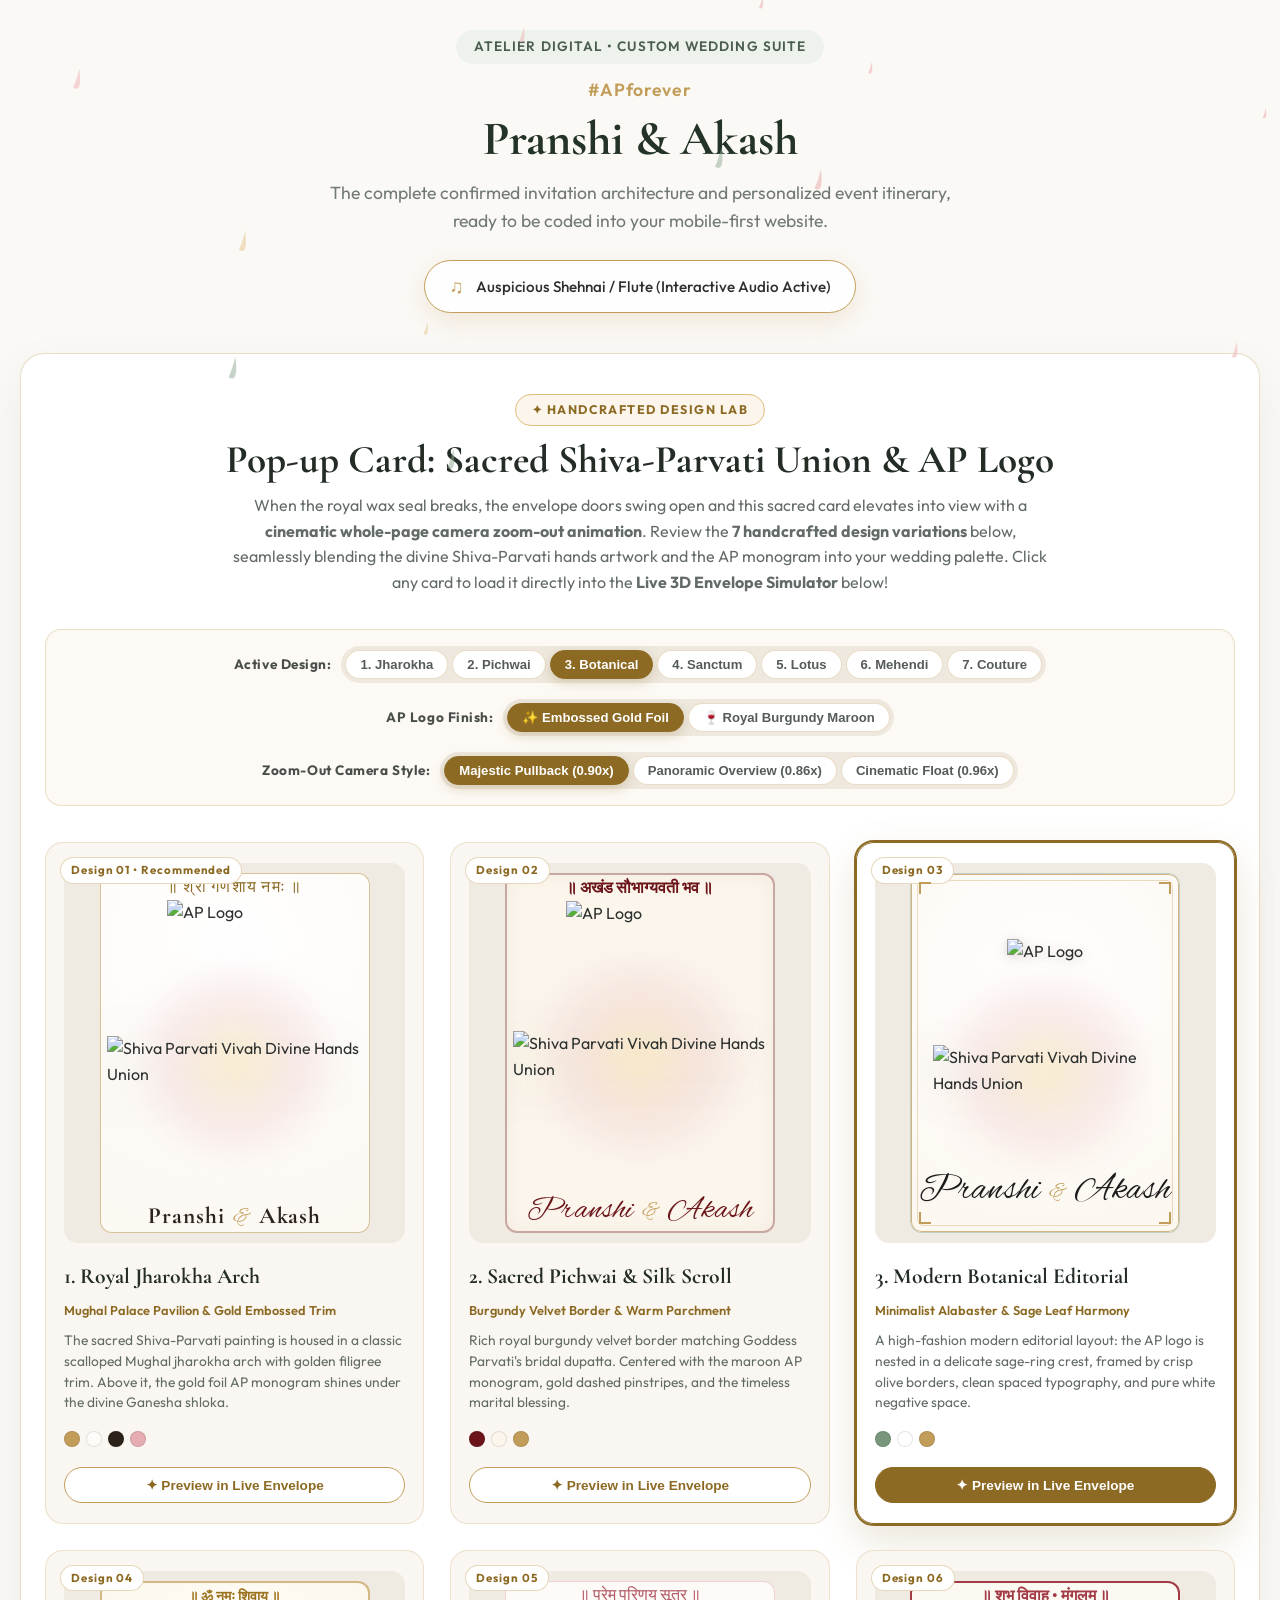
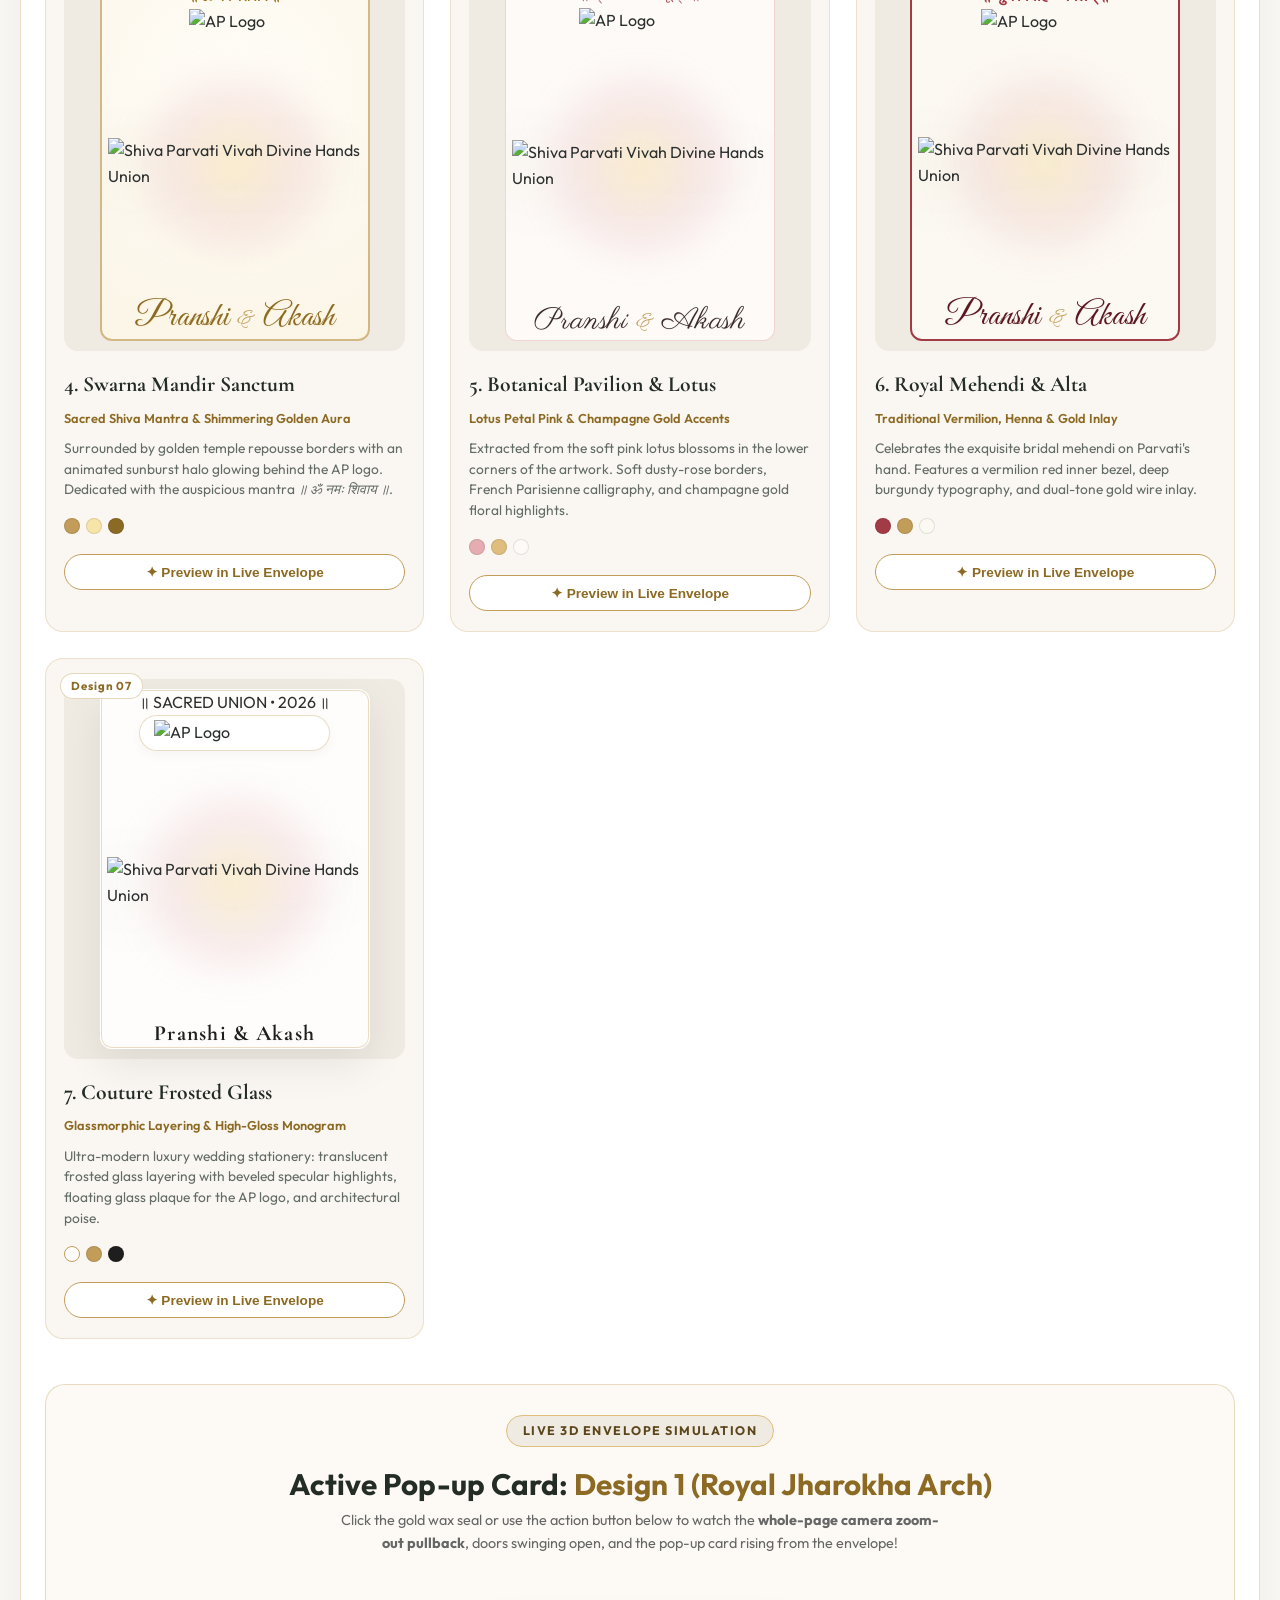
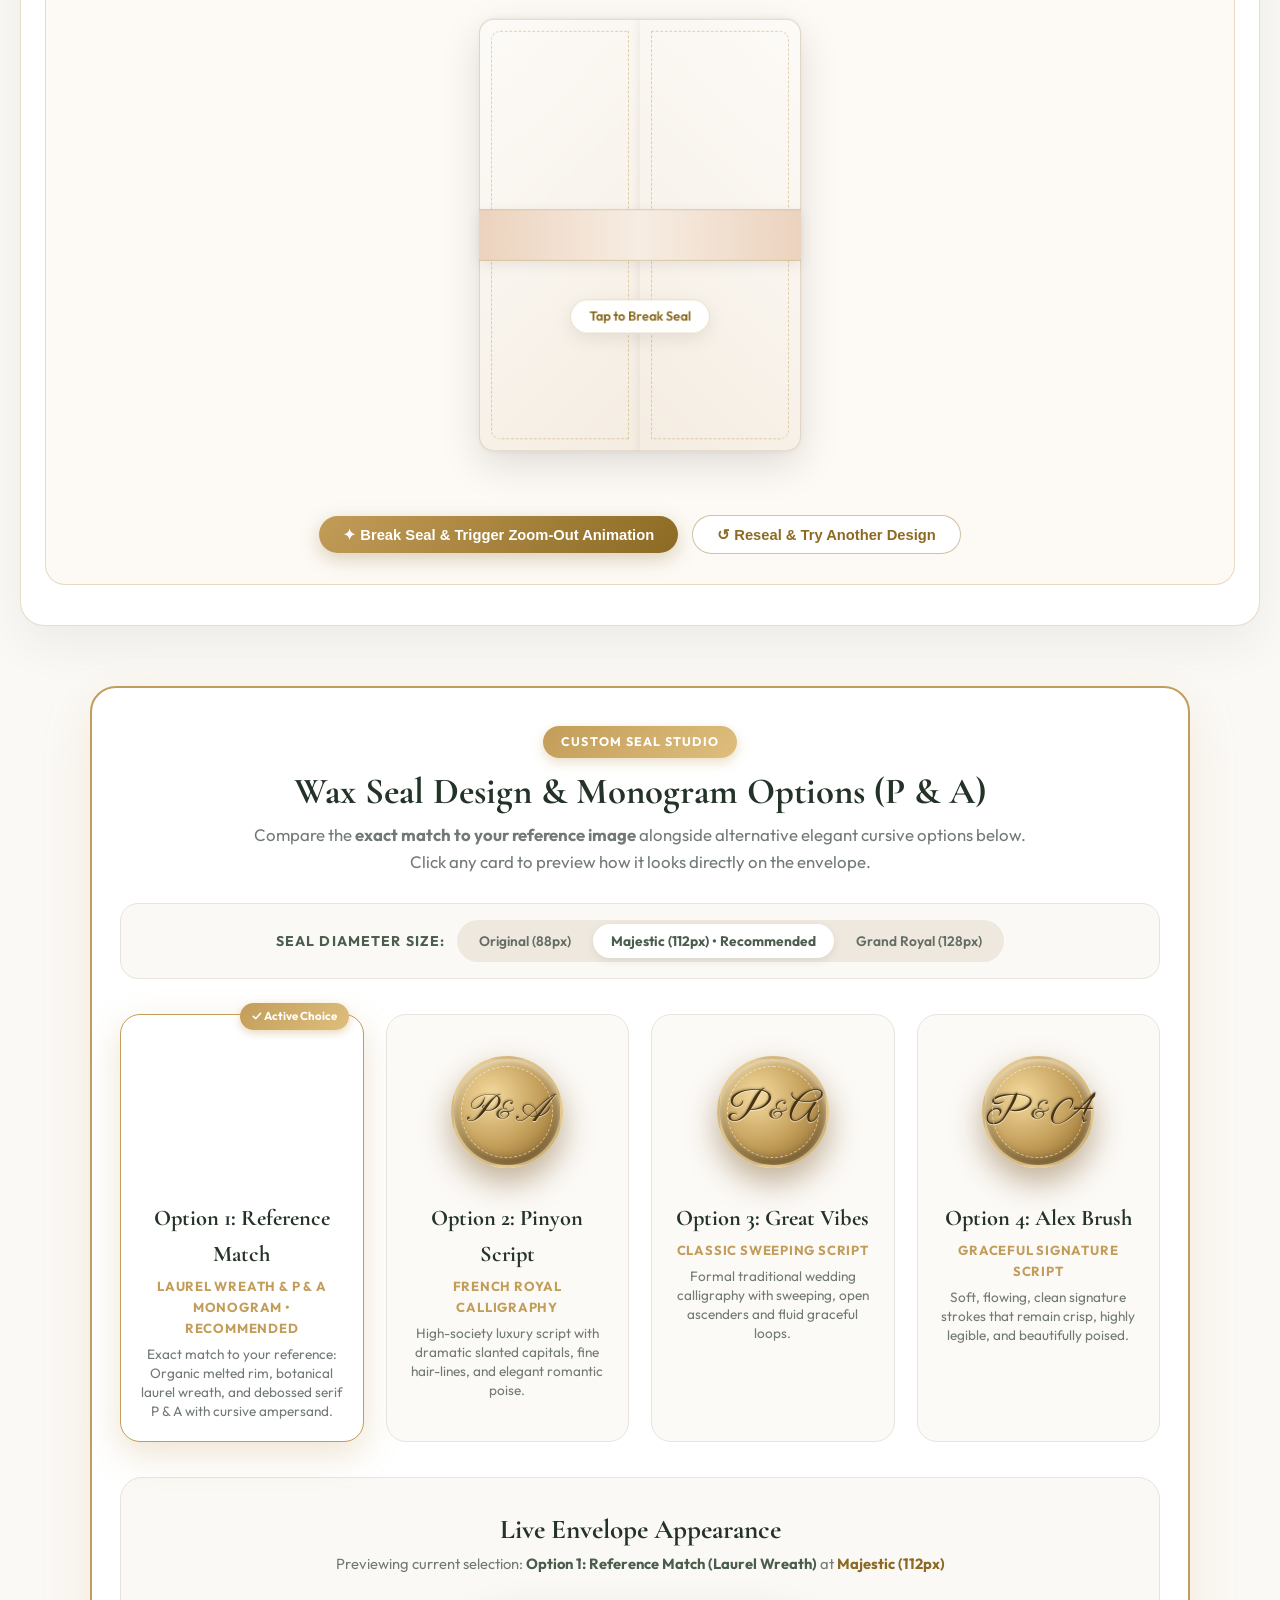
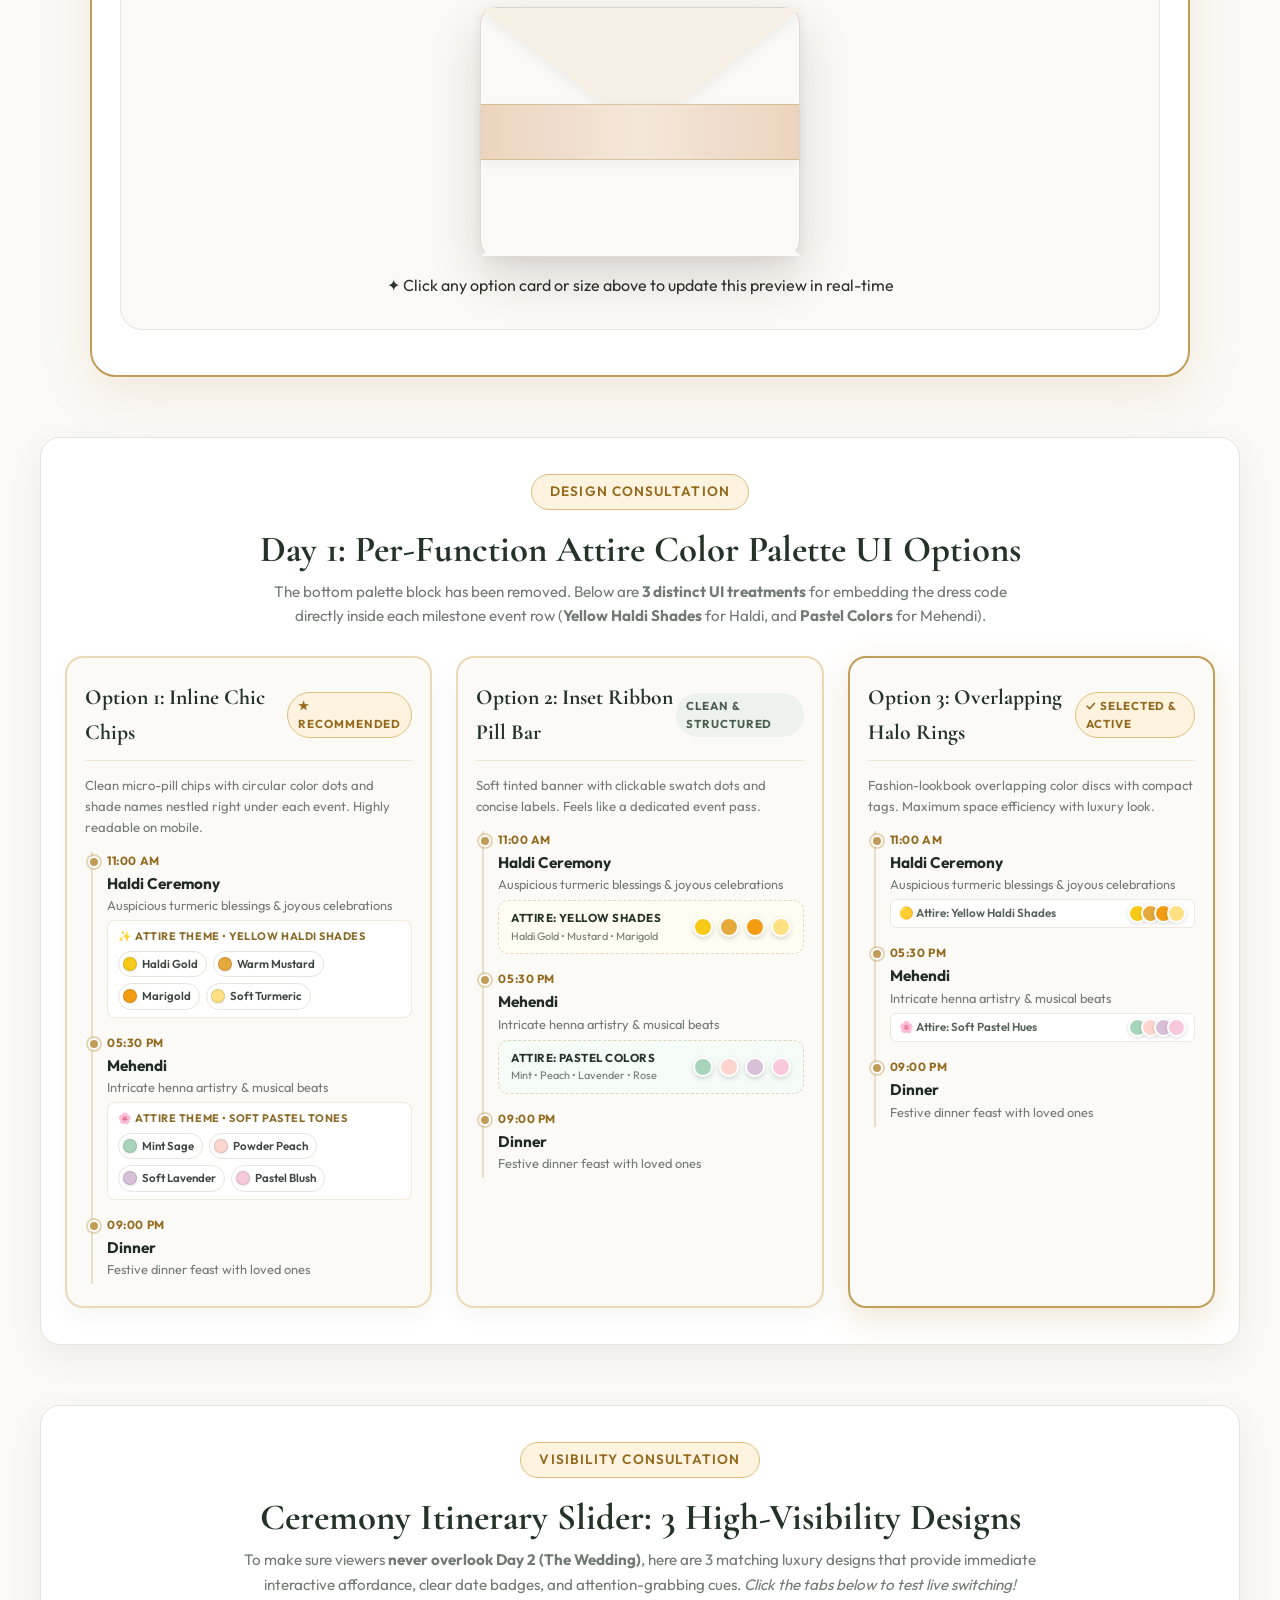
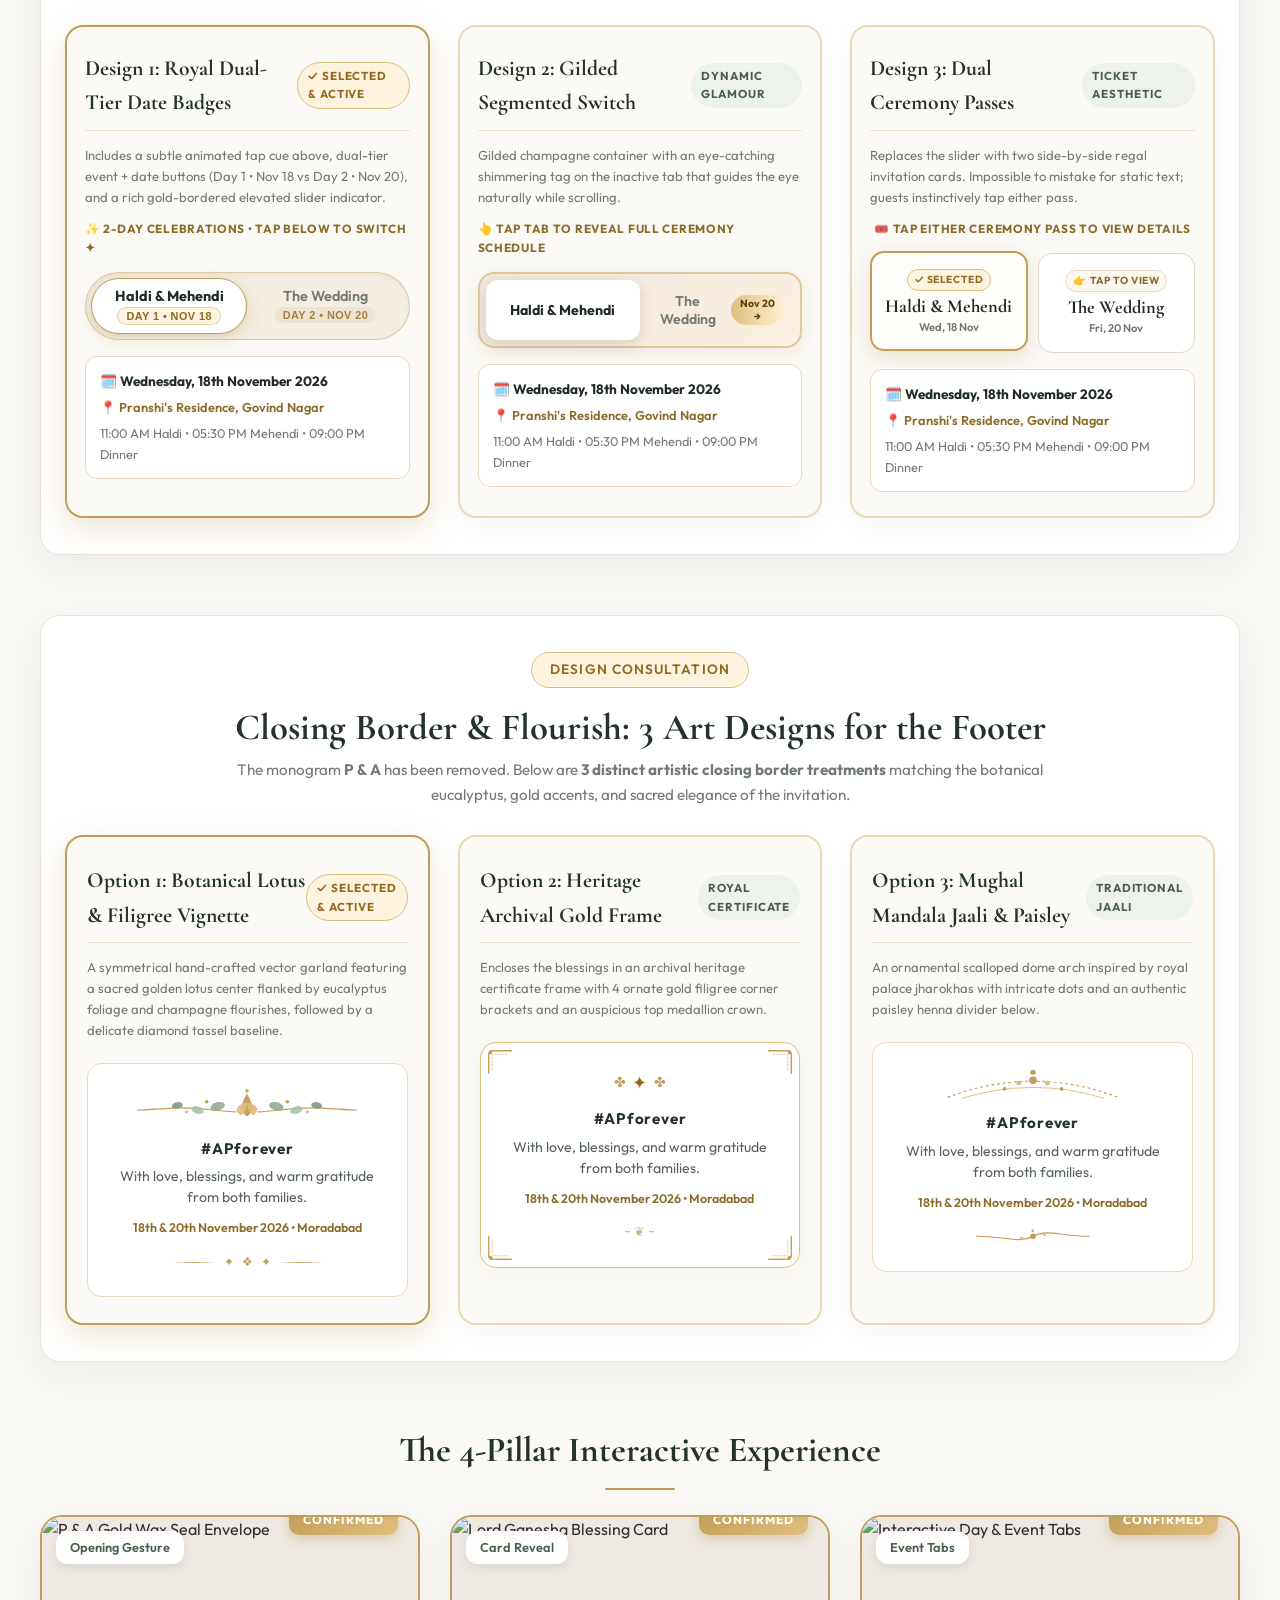
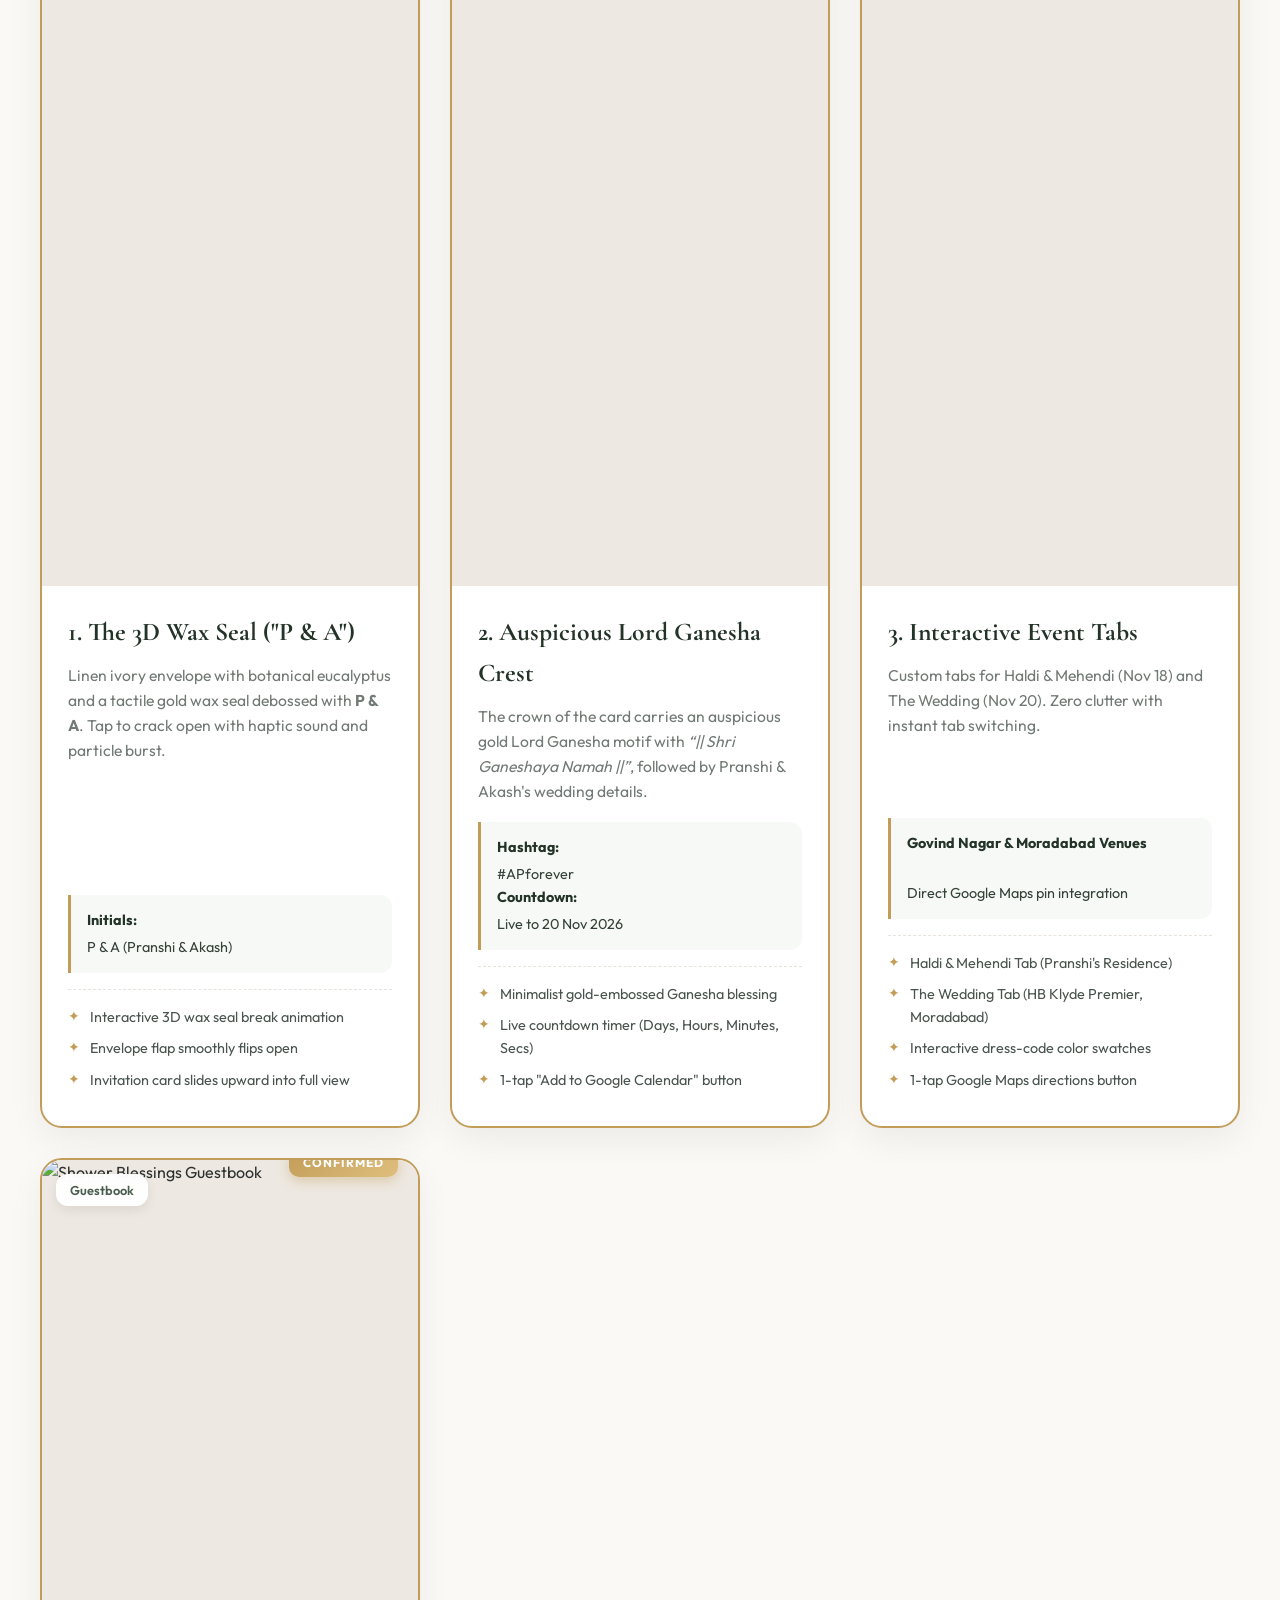
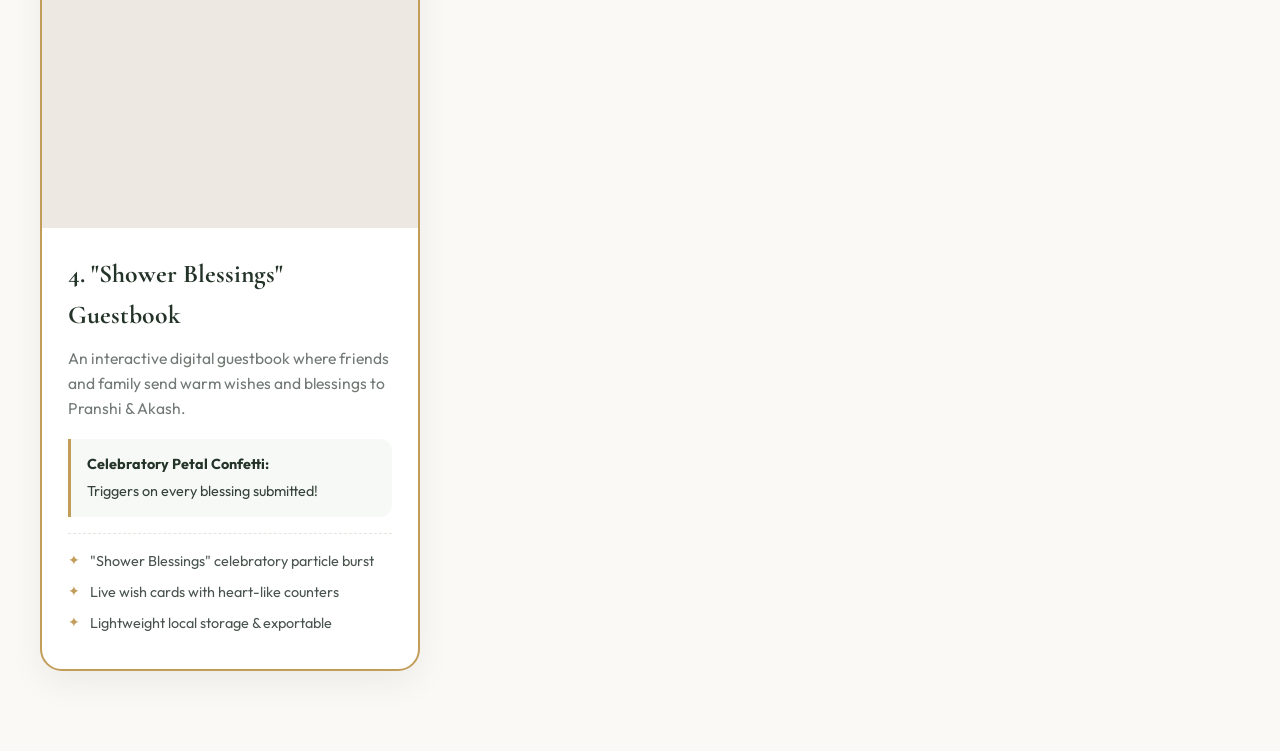
==== preview.html @ 29441915 "fix: resolve syntax error in user authentication module" ====
<!DOCTYPE html>
<html lang="en">

<head>
  <meta charset="UTF-8" />
  <meta name="viewport" content="width=device-width, initial-scale=1.0" />
  <title>Pranshi & Akash's Wedding Invite — Design & Experience Preview</title>
  <link rel="preconnect" href="https://fonts.googleapis.com">
  <link rel="preconnect" href="https://fonts.gstatic.com" crossorigin>
  <link
    href="https://fonts.googleapis.com/css2?family=Alex+Brush&family=Cormorant+Garamond:ital,wght@0,400;0,600;0,700;1,400&family=Great+Vibes&family=Monsieur+La+Doulaise&family=Outfit:wght@300;400;500;600;700&family=Parisienne&family=Pinyon+Script&display=swap"
    rel="stylesheet">
  <link rel="stylesheet" href="./css/divine-card.css" />
  <style>
    :root {
      --bg: #fbf9f6;
      --card-bg: #ffffff;
      --primary: #4a5d4e;
      --gold: #c29d59;
      --gold-light: #dfbe7d;
      --text: #2c302e;
      --text-muted: #727a75;
      --border: #e8e3dc;
    }

    * {
      box-sizing: border-box;
      margin: 0;
      padding: 0;
    }

    body {
      font-family: 'Outfit', sans-serif;
      background: var(--bg);
      color: var(--text);
      line-height: 1.6;
      padding: 30px 20px 80px;
      position: relative;
      overflow-x: hidden;
    }

    /* Floating Canvas for Petals */
    #petal-canvas {
      position: fixed;
      top: 0;
      left: 0;
      width: 100%;
      height: 100%;
      pointer-events: none;
      z-index: 9999;
    }

    header {
      text-align: center;
      max-width: 800px;
      margin: 0 auto 40px;
    }

    .badge {
      display: inline-block;
      padding: 6px 18px;
      background: #eef2ed;
      color: var(--primary);
      border-radius: 99px;
      font-size: 0.85rem;
      font-weight: 600;
      letter-spacing: 0.08em;
      text-transform: uppercase;
      margin-bottom: 12px;
    }

    .hashtag {
      font-family: 'Outfit', sans-serif;
      font-weight: 600;
      letter-spacing: 0.04em;
      color: var(--gold);
      font-size: 1.1rem;
      margin-bottom: 8px;
      display: block;
    }

    h1 {
      font-family: 'Cormorant Garamond', serif;
      font-size: 3rem;
      font-weight: 700;
      color: #243328;
      line-height: 1.15;
      margin-bottom: 12px;
    }

    p.subtitle {
      color: var(--text-muted);
      font-size: 1.1rem;
      max-width: 650px;
      margin: 0 auto;
    }

    .audio-pill-bar {
      display: flex;
      justify-content: center;
      margin: 25px 0 10px;
    }

    .audio-pill {
      display: inline-flex;
      align-items: center;
      gap: 12px;
      background: rgba(255, 255, 255, 0.9);
      border: 1.5px solid var(--gold);
      padding: 10px 24px;
      border-radius: 99px;
      box-shadow: 0 8px 25px rgba(194, 157, 89, 0.2);
      cursor: pointer;
      transition: all 0.3s ease;
    }

    .audio-pill:hover {
      transform: scale(1.03);
      box-shadow: 0 12px 30px rgba(194, 157, 89, 0.3);
    }

    .music-note {
      color: var(--gold);
      font-size: 1.2rem;
      animation: bounce 1.6s infinite ease-in-out;
    }

    @keyframes bounce {

      0%,
      100% {
        transform: translateY(0);
      }

      50% {
        transform: translateY(-3px);
      }
    }

    .section-title {
      font-family: 'Cormorant Garamond', serif;
      font-size: 2.2rem;
      text-align: center;
      margin: 60px 0 25px;
      color: #243328;
      position: relative;
    }

    .section-title::after {
      content: '';
      display: block;
      width: 70px;
      height: 2px;
      background: var(--gold);
      margin: 10px auto 0;
      border-radius: 2px;
    }

    .grid {
      display: grid;
      grid-template-columns: repeat(auto-fit, minmax(320px, 1fr));
      gap: 30px;
      max-width: 1200px;
      margin: 0 auto;
    }

    .card {
      background: var(--card-bg);
      border-radius: 22px;
      overflow: hidden;
      box-shadow: 0 12px 35px rgba(0, 0, 0, 0.06);
      border: 1px solid var(--border);
      transition: transform 0.3s ease, box-shadow 0.3s ease;
      display: flex;
      flex-direction: column;
      position: relative;
    }

    .card:hover {
      transform: translateY(-5px);
      box-shadow: 0 18px 45px rgba(0, 0, 0, 0.09);
    }

    .selected-card {
      border: 2px solid var(--gold);
    }

    .status-badge {
      position: absolute;
      top: -12px;
      right: 20px;
      background: linear-gradient(135deg, #c29d59, #dfbe7d);
      color: #fff;
      font-size: 0.75rem;
      font-weight: 700;
      text-transform: uppercase;
      letter-spacing: 0.08em;
      padding: 5px 14px;
      border-radius: 10px;
      box-shadow: 0 4px 12px rgba(194, 157, 89, 0.4);
      z-index: 10;
    }

    .image-container {
      position: relative;
      width: 100%;
      background: #ede8e1;
      overflow: hidden;
      aspect-ratio: 9 / 16;
    }

    .image-container img {
      width: 100%;
      height: 100%;
      object-fit: cover;
      display: block;
    }

    .tag {
      position: absolute;
      top: 14px;
      left: 14px;
      background: rgba(255, 255, 255, 0.94);
      backdrop-filter: blur(8px);
      padding: 6px 14px;
      border-radius: 12px;
      font-size: 0.8rem;
      font-weight: 600;
      color: var(--primary);
      box-shadow: 0 4px 12px rgba(0, 0, 0, 0.08);
    }

    .card-body {
      padding: 26px;
      flex-grow: 1;
      display: flex;
      flex-direction: column;
    }

    .card-title {
      font-family: 'Cormorant Garamond', serif;
      font-size: 1.6rem;
      font-weight: 700;
      margin-bottom: 10px;
      color: #243328;
    }

    .card-desc {
      color: var(--text-muted);
      font-size: 0.98rem;
      margin-bottom: 18px;
      flex-grow: 1;
    }

    .details-box {
      background: #f7f9f6;
      border-left: 3px solid var(--gold);
      padding: 14px 16px;
      border-radius: 0 12px 12px 0;
      font-size: 0.9rem;
      color: #354238;
      margin-bottom: 16px;
    }

    .details-box strong {
      color: #243328;
      display: block;
      margin-bottom: 4px;
    }

    .features-list {
      list-style: none;
      font-size: 0.9rem;
      color: #4a544e;
      border-top: 1px dashed var(--border);
      padding-top: 16px;
    }

    .features-list li {
      margin-bottom: 8px;
      display: flex;
      align-items: flex-start;
      gap: 10px;
    }

    .features-list li::before {
      content: '✦';
      color: var(--gold);
      font-size: 0.9rem;
      line-height: 1.4;
    }

    .ceremonies-preview {
      max-width: 1000px;
      margin: 0 auto;
      display: grid;
      grid-template-columns: 1fr 1fr;
      gap: 25px;
    }

    @media (max-width: 768px) {
      .ceremonies-preview {
        grid-template-columns: 1fr;
      }

      h1 {
        font-size: 2.4rem;
      }
    }

    .ceremony-card {
      background: #fff;
      border: 1.5px solid var(--border);
      border-radius: 18px;
      padding: 24px;
      box-shadow: 0 8px 25px rgba(0, 0, 0, 0.04);
      position: relative;
    }

    .ceremony-card.highlight {
      border-color: var(--gold);
    }

    .ceremony-tag {
      font-size: 0.75rem;
      font-weight: 700;
      letter-spacing: 0.1em;
      text-transform: uppercase;
      color: var(--gold);
      margin-bottom: 6px;
      display: block;
    }

    .ceremony-title {
      font-family: 'Cormorant Garamond', serif;
      font-size: 1.6rem;
      font-weight: 700;
      color: #243328;
      margin-bottom: 8px;
    }

    .ceremony-time {
      font-size: 0.95rem;
      font-weight: 600;
      color: var(--primary);
      margin-bottom: 12px;
    }

    .ceremony-venue {
      font-size: 0.92rem;
      color: var(--text-muted);
      line-height: 1.5;
      margin-bottom: 14px;
    }

    .color-swatches {
      display: flex;
      align-items: center;
      gap: 10px;
      margin-top: 10px;
    }

    .swatch {
      width: 24px;
      height: 24px;
      border-radius: 50%;
      border: 2px solid #fff;
      box-shadow: 0 2px 6px rgba(0, 0, 0, 0.15);
    }

    /* ======================================================================
       Interactive Wax Seal & Cursive Typography Design Studio
       ====================================================================== */
    .seal-studio-section {
      max-width: 1100px;
      margin: 0 auto 55px;
      background: #ffffff;
      border: 2px solid var(--gold);
      border-radius: 26px;
      padding: 38px 28px 45px;
      box-shadow: 0 16px 50px rgba(194, 157, 89, 0.16);
      position: relative;
    }

    .studio-badge {
      display: inline-block;
      background: linear-gradient(135deg, #c29d59, #dfbe7d);
      color: #fff;
      font-size: 0.78rem;
      font-weight: 700;
      text-transform: uppercase;
      letter-spacing: 0.1em;
      padding: 6px 18px;
      border-radius: 99px;
      margin-bottom: 12px;
      box-shadow: 0 4px 12px rgba(194, 157, 89, 0.35);
    }

    .studio-title {
      font-family: 'Cormorant Garamond', serif;
      font-size: 2.3rem;
      color: #243328;
      font-weight: 700;
      margin-bottom: 8px;
      line-height: 1.2;
    }

    .studio-desc {
      color: var(--text-muted);
      font-size: 1.05rem;
      max-width: 780px;
      margin: 0 auto 28px;
      text-align: center;
    }

    /* Controls Bar */
    .controls-bar {
      display: flex;
      flex-wrap: wrap;
      align-items: center;
      justify-content: center;
      gap: 20px;
      background: #fbf9f5;
      border: 1.5px solid var(--border);
      border-radius: 18px;
      padding: 16px 24px;
      margin-bottom: 35px;
    }

    .controls-group {
      display: flex;
      align-items: center;
      gap: 12px;
    }

    .controls-label {
      font-size: 0.88rem;
      font-weight: 700;
      color: var(--primary);
      text-transform: uppercase;
      letter-spacing: 0.08em;
    }

    .btn-toggle-group {
      display: inline-flex;
      background: #eee8de;
      padding: 4px;
      border-radius: 99px;
      gap: 4px;
    }

    .btn-toggle {
      border: none;
      background: transparent;
      padding: 8px 18px;
      border-radius: 99px;
      font-family: 'Outfit', sans-serif;
      font-size: 0.86rem;
      font-weight: 600;
      color: #636d65;
      cursor: pointer;
      transition: all 0.25s ease;
    }

    .btn-toggle.active {
      background: #ffffff;
      color: var(--primary);
      box-shadow: 0 3px 10px rgba(0, 0, 0, 0.08);
      font-weight: 700;
    }

    /* Side-by-side Seal Options Grid */
    .seal-options-grid {
      display: grid;
      grid-template-columns: repeat(auto-fit, minmax(240px, 1fr));
      gap: 22px;
      margin-bottom: 35px;
    }

    .seal-option-card {
      background: #fcfaf7;
      border: 1.5px solid var(--border);
      border-radius: 20px;
      padding: 24px 16px 20px;
      text-align: center;
      cursor: pointer;
      transition: all 0.3s cubic-bezier(0.2, 0.8, 0.2, 1);
      position: relative;
      display: flex;
      flex-direction: column;
      align-items: center;
    }

    .seal-option-card:hover {
      transform: translateY(-4px);
      box-shadow: 0 12px 30px rgba(0, 0, 0, 0.08);
      border-color: var(--gold);
    }

    .seal-option-card.selected {
      border-color: var(--gold);
      background: #ffffff;
      box-shadow: 0 12px 35px rgba(194, 157, 89, 0.28);
    }

    .seal-option-card.selected::after {
      content: '✓ Active Choice';
      position: absolute;
      top: -12px;
      right: 14px;
      background: linear-gradient(135deg, #c29d59, #dfbe7d);
      color: #fff;
      font-size: 0.72rem;
      font-weight: 700;
      padding: 4px 12px;
      border-radius: 99px;
      box-shadow: 0 3px 8px rgba(194, 157, 89, 0.4);
    }

    .seal-display-stage {
      height: 145px;
      display: flex;
      align-items: center;
      justify-content: center;
      margin-bottom: 16px;
      width: 100%;
    }

    .seal-spec-title {
      font-family: 'Cormorant Garamond', serif;
      font-size: 1.4rem;
      font-weight: 700;
      color: #243328;
      margin-bottom: 4px;
    }

    .seal-spec-font {
      font-size: 0.82rem;
      color: var(--gold);
      font-weight: 700;
      text-transform: uppercase;
      letter-spacing: 0.06em;
      margin-bottom: 6px;
    }

    .seal-spec-desc {
      font-size: 0.85rem;
      color: var(--text-muted);
      line-height: 1.4;
    }

    /* 3D Wax Seal Render Component */
    .wax-seal-sample {
      border-radius: 50%;
      background: radial-gradient(circle at 35% 35%, #f5db9e, #c29d59 52%, #75521b 100%);
      box-shadow:
        0 14px 32px rgba(117, 82, 27, 0.45),
        inset 0 2px 6px rgba(255, 255, 255, 0.75),
        inset 0 -5px 10px rgba(0, 0, 0, 0.38);
      display: flex;
      align-items: center;
      justify-content: center;
      position: relative;
      border: 3.5px solid rgba(240, 215, 160, 0.65);
      transition: all 0.35s cubic-bezier(0.2, 0.8, 0.2, 1);
      user-select: none;
    }

    .wax-seal-sample .inner-ring {
      position: absolute;
      border-radius: 50%;
      border: 1.5px dashed rgba(255, 255, 255, 0.52);
      pointer-events: none;
      transition: all 0.35s ease;
    }

    .wax-seal-sample .monogram-text {
      color: #4a320c;
      text-shadow:
        0 1px 1px rgba(255, 255, 255, 0.75),
        0 -1px 2px rgba(0, 0, 0, 0.42);
      display: flex;
      align-items: center;
      justify-content: center;
      line-height: 1;
      letter-spacing: 0.02em;
      transition: all 0.35s ease;
    }

    .wax-seal-sample .monogram-text .amp {
      font-size: 0.62em;
      opacity: 0.85;
      margin: 0 4px;
      font-family: 'Great Vibes', cursive !important;
      position: relative;
      top: 1px;
    }

    /* Dynamic Size Classes */
    .seal-size-default {
      width: 88px;
      height: 88px;
    }

    .seal-size-default .inner-ring {
      width: 72px;
      height: 72px;
    }

    .seal-size-default .monogram-text {
      font-size: 1.85rem;
    }

    .seal-size-majestic {
      width: 112px;
      height: 112px;
    }

    .seal-size-majestic .inner-ring {
      width: 92px;
      height: 92px;
    }

    .seal-size-majestic .monogram-text {
      font-size: 2.45rem;
    }

    .seal-size-grand {
      width: 128px;
      height: 128px;
    }

    .seal-size-grand .inner-ring {
      width: 106px;
      height: 106px;
    }

    .seal-size-grand .monogram-text {
      font-size: 2.85rem;
    }

    /* Exact Reference Match */
    .wax-seal-sample.seal-reference-matched {
      background: url('./assets/wax_seal_pa.png?v=2') center/contain no-repeat !important;
      border: none !important;
      box-shadow: none !important;
      filter: drop-shadow(0 14px 28px rgba(117, 82, 27, 0.45));
    }

    .wax-seal-sample.seal-reference-matched .inner-ring,
    .wax-seal-sample.seal-reference-matched .monogram-text {
      display: none !important;
    }

    /* Font Variations */
    .font-pinyon {
      font-family: 'Pinyon Script', cursive !important;
    }

    .font-greatvibes {
      font-family: 'Great Vibes', cursive !important;
    }

    .font-alexbrush {
      font-family: 'Alex Brush', cursive !important;
    }

    .font-doulise {
      font-family: 'Monsieur La Doulaise', cursive !important;
    }

    .font-original {
      font-family: 'Cormorant Garamond', serif !important;
      font-weight: 700;
    }

    /* Live Interactive Envelope Simulator Box */
    .envelope-simulator-box {
      margin-top: 10px;
      background: #fbf9f5;
      border: 1.5px solid var(--border);
      border-radius: 22px;
      padding: 30px 20px;
      display: flex;
      flex-direction: column;
      align-items: center;
      text-align: center;
    }

    .envelope-sim-header {
      margin-bottom: 22px;
    }

    .envelope-sim-header h3 {
      font-family: 'Cormorant Garamond', serif;
      font-size: 1.7rem;
      color: #243328;
      font-weight: 700;
    }

    .envelope-sim-header p {
      font-size: 0.92rem;
      color: var(--text-muted);
    }

    .mock-envelope-wrapper {
      perspective: 1200px;
      margin: 10px 0 16px;
    }

    .mock-envelope {
      width: 320px;
      height: 250px;
      background: #fbf9f5;
      border: 1.5px solid #e2dad0;
      border-radius: 16px;
      box-shadow:
        0 20px 50px rgba(50, 40, 30, 0.16),
        0 4px 12px rgba(0, 0, 0, 0.05);
      position: relative;
      overflow: visible;
      display: flex;
      align-items: center;
      justify-content: center;
    }

    .mock-flap-top {
      position: absolute;
      top: 0;
      left: 0;
      width: 0;
      height: 0;
      border-left: 160px solid transparent;
      border-right: 160px solid transparent;
      border-top: 125px solid #f6efe4;
      filter: drop-shadow(0 4px 6px rgba(0, 0, 0, 0.06));
      z-index: 10;
    }

    .mock-flap-bottom {
      position: absolute;
      bottom: 0;
      left: 0;
      width: 0;
      height: 0;
      border-left: 160px solid transparent;
      border-right: 160px solid transparent;
      border-bottom: 130px solid #fbf9f5;
      z-index: 8;
    }

    .mock-ribbon {
      position: absolute;
      top: 50%;
      left: 0;
      right: 0;
      height: 56px;
      transform: translateY(-50%);
      background: linear-gradient(90deg, #ecd3be 0%, #f4e7d9 50%, #ecd3be 100%);
      border-top: 1px solid rgba(194, 157, 89, 0.45);
      border-bottom: 1px solid rgba(194, 157, 89, 0.45);
      z-index: 12;
      box-shadow: 0 4px 10px rgba(0, 0, 0, 0.04);
    }

    .mock-seal-anchor {
      position: absolute;
      top: 50%;
      left: 50%;
      transform: translate(-50%, -50%);
      z-index: 20;
      cursor: pointer;
      display: flex;
      flex-direction: column;
      align-items: center;
      transition: transform 0.25s ease;
    }

    .mock-seal-anchor:hover {
      transform: translate(-50%, -50%) scale(1.05);
    }

    /* ==========================================================================
       Day 1 Per-Function Palette Studio Styles
       ========================================================================== */
    .palette-studio-section {
      max-width: 1200px;
      margin: 60px auto 40px;
      padding: 36px 24px;
      background: #ffffff;
      border-radius: 20px;
      border: 1px solid var(--border);
      box-shadow: 0 12px 36px rgba(0, 0, 0, 0.06);
    }

    .studio-grid-3 {
      display: grid;
      grid-template-columns: repeat(auto-fit, minmax(320px, 1fr));
      gap: 24px;
      margin-top: 28px;
    }

    .option-mobile-frame {
      background: #fbfaf7;
      border-radius: 18px;
      border: 2px solid #ecd8b6;
      padding: 22px 18px;
      box-shadow: 0 8px 24px rgba(0, 0, 0, 0.04);
      position: relative;
      transition: all 0.3s ease;
    }

    .option-mobile-frame:hover {
      border-color: var(--gold);
      box-shadow: 0 12px 30px rgba(194, 157, 89, 0.2);
    }

    .option-header-badge {
      display: flex;
      justify-content: space-between;
      align-items: center;
      margin-bottom: 14px;
      padding-bottom: 10px;
      border-bottom: 1px solid rgba(194, 157, 89, 0.25);
    }

    .option-title {
      font-family: 'Cormorant Garamond', serif;
      font-size: 1.35rem;
      font-weight: 700;
      color: #243328;
    }

    .option-pill-tag {
      font-size: 0.72rem;
      font-weight: 700;
      letter-spacing: 0.08em;
      text-transform: uppercase;
      padding: 4px 10px;
      border-radius: 99px;
      background: #eef2ed;
      color: var(--primary);
    }

    .option-pill-tag.recommended {
      background: #fdf3df;
      color: #94691e;
      border: 1px solid #dfbe7d;
    }

    /* Timeline Base in Preview Frame */
    .demo-timeline {
      display: flex;
      flex-direction: column;
      gap: 16px;
      border-left: 2px solid rgba(194, 157, 89, 0.3);
      padding-left: 14px;
      margin-left: 6px;
      margin-top: 14px;
    }

    .demo-milestone {
      position: relative;
    }

    .demo-milestone::before {
      content: '';
      position: absolute;
      left: -19px;
      top: 4px;
      width: 8px;
      height: 8px;
      border-radius: 50%;
      background: #c29d59;
      border: 2px solid #ffffff;
      box-shadow: 0 0 0 2px rgba(194, 157, 89, 0.4);
    }

    .demo-time {
      font-size: 0.74rem;
      font-weight: 700;
      color: #94691e;
      letter-spacing: 0.05em;
      text-transform: uppercase;
      display: block;
    }

    .demo-mtitle {
      font-size: 0.96rem;
      font-weight: 700;
      color: #202b23;
      margin: 1px 0;
      display: block;
    }

    .demo-desc {
      font-size: 0.8rem;
      color: #727a75;
      line-height: 1.35;
      display: block;
      margin-bottom: 6px;
    }

    /* --- Option 1: Inline Chips with Dots & Labels (Recommended) --- */
    .opt1-palette {
      margin-top: 6px;
      padding: 7px 10px;
      background: rgba(255, 255, 255, 0.9);
      border: 1px solid rgba(194, 157, 89, 0.22);
      border-radius: 8px;
    }

    .opt1-label {
      font-size: 0.68rem;
      font-weight: 700;
      text-transform: uppercase;
      letter-spacing: 0.05em;
      color: #8c6a28;
      display: flex;
      align-items: center;
      gap: 4px;
      margin-bottom: 5px;
    }

    .opt1-swatches {
      display: flex;
      flex-wrap: wrap;
      gap: 6px;
    }

    .opt1-chip {
      display: inline-flex;
      align-items: center;
      gap: 5px;
      background: #ffffff;
      border: 1px solid #e8e3dc;
      border-radius: 99px;
      padding: 3px 8px 3px 4px;
      font-size: 0.72rem;
      font-weight: 600;
      color: #3f4743;
    }

    .opt1-dot {
      width: 14px;
      height: 14px;
      border-radius: 50%;
      border: 1px solid rgba(0, 0, 0, 0.12);
      box-shadow: 0 1px 3px rgba(0, 0, 0, 0.1);
    }

    /* --- Option 2: Inset Ribbon Pill Bar --- */
    .opt2-ribbon {
      margin-top: 7px;
      padding: 8px 12px;
      border-radius: 10px;
      display: flex;
      align-items: center;
      justify-content: space-between;
      border: 1px dashed rgba(194, 157, 89, 0.4);
    }

    .opt2-ribbon.haldi-ribbon {
      background: #fffdf2;
    }

    .opt2-ribbon.mehendi-ribbon {
      background: #f5fbf7;
    }

    .opt2-info {
      display: flex;
      flex-direction: column;
    }

    .opt2-title {
      font-size: 0.72rem;
      font-weight: 700;
      text-transform: uppercase;
      letter-spacing: 0.04em;
      color: #243328;
    }

    .opt2-sub {
      font-size: 0.68rem;
      color: #727a75;
    }

    .opt2-dots {
      display: flex;
      gap: 6px;
    }

    .opt2-circle {
      width: 20px;
      height: 20px;
      border-radius: 50%;
      border: 2px solid #ffffff;
      box-shadow: 0 2px 5px rgba(0, 0, 0, 0.15);
      cursor: pointer;
      transition: transform 0.2s ease;
    }

    .opt2-circle:hover {
      transform: scale(1.18);
    }

    /* --- Option 3: Minimalist Overlapping Halo Rings + Tag --- */
    .opt3-container {
      display: flex;
      align-items: center;
      justify-content: space-between;
      margin-top: 6px;
      padding: 4px 8px;
      background: #ffffff;
      border-radius: 6px;
      border: 1px solid #eee8df;
    }

    .opt3-text {
      font-size: 0.73rem;
      font-weight: 600;
      color: #556259;
      display: flex;
      align-items: center;
      gap: 4px;
    }

    .opt3-discs {
      display: flex;
      align-items: center;
    }

    .opt3-disc {
      width: 19px;
      height: 19px;
      border-radius: 50%;
      border: 2px solid #ffffff;
      margin-left: -6px;
      box-shadow: 0 1px 4px rgba(0, 0, 0, 0.14);
      transition: transform 0.2s ease;
    }

    .opt3-disc:first-child {
      margin-left: 0;
    }

    /* ==========================================================================
       Itinerary Slider Highlight Studio Styles
       ========================================================================== */
    .slider-studio-section {
      max-width: 1200px;
      margin: 60px auto 40px;
      padding: 36px 24px;
      background: #ffffff;
      border-radius: 20px;
      border: 1px solid var(--border);
      box-shadow: 0 12px 36px rgba(0, 0, 0, 0.06);
    }

    .slider-options-grid {
      display: grid;
      grid-template-columns: repeat(auto-fit, minmax(330px, 1fr));
      gap: 28px;
      margin-top: 28px;
    }

    .slider-preview-card {
      background: #fbfaf7;
      border-radius: 18px;
      border: 2px solid #ecd8b6;
      padding: 24px 18px;
      box-shadow: 0 8px 24px rgba(0, 0, 0, 0.04);
      position: relative;
      transition: all 0.3s ease;
      display: flex;
      flex-direction: column;
    }

    .slider-preview-card:hover {
      border-color: var(--gold);
      box-shadow: 0 12px 32px rgba(194, 157, 89, 0.22);
    }

    .tap-cue-bar {
      display: flex;
      align-items: center;
      justify-content: center;
      gap: 6px;
      font-size: 0.74rem;
      font-weight: 700;
      letter-spacing: 0.06em;
      text-transform: uppercase;
      color: #8c6a28;
      margin-bottom: 14px;
      animation: gentlePulse 2.4s infinite ease-in-out;
    }

    @keyframes gentlePulse {

      0%,
      100% {
        opacity: 0.85;
        transform: scale(1);
      }

      50% {
        opacity: 1;
        transform: scale(1.02);
      }
    }

    /* --- Design 1: Royal Dual-Tier Date Badges (Recommended) --- */
    .d1-pills-wrapper {
      position: relative;
      display: flex;
      background: #f3ede2;
      padding: 5px;
      border-radius: 50px;
      border: 1.5px solid rgba(194, 157, 89, 0.45);
      box-shadow: inset 0 2px 5px rgba(0, 0, 0, 0.04);
      user-select: none;
      margin-bottom: 16px;
    }

    .d1-slider-indicator {
      position: absolute;
      top: 5px;
      bottom: 5px;
      left: 5px;
      width: calc(50% - 5px);
      background: #ffffff;
      border-radius: 50px;
      border: 1.5px solid var(--gold);
      box-shadow: 0 4px 16px rgba(194, 157, 89, 0.32), 0 1px 3px rgba(0, 0, 0, 0.06);
      transition: transform 0.35s cubic-bezier(0.25, 1, 0.45, 1);
      pointer-events: none;
      z-index: 1;
    }

    .d1-pills-wrapper[data-active="haldi"] .d1-slider-indicator {
      transform: translateX(0);
    }

    .d1-pills-wrapper[data-active="wedding"] .d1-slider-indicator {
      transform: translateX(100%);
    }

    .d1-pill-btn {
      flex: 1;
      background: transparent;
      border: none;
      padding: 9px 12px;
      border-radius: 50px;
      cursor: pointer;
      text-align: center;
      position: relative;
      z-index: 2;
      display: flex;
      flex-direction: column;
      align-items: center;
      gap: 2px;
      transition: all 0.3s ease;
      -webkit-tap-highlight-color: transparent;
    }

    .d1-btn-title {
      font-family: 'Outfit', sans-serif;
      font-size: 0.90rem;
      font-weight: 600;
      color: #727a75;
      transition: color 0.3s ease;
    }

    .d1-btn-badge {
      font-size: 0.68rem;
      font-weight: 700;
      letter-spacing: 0.04em;
      text-transform: uppercase;
      color: #a3813e;
      background: rgba(194, 157, 89, 0.12);
      padding: 2px 8px;
      border-radius: 99px;
      transition: all 0.3s ease;
    }

    .d1-pill-btn.active .d1-btn-title {
      color: #202b23;
      font-weight: 700;
    }

    .d1-pill-btn.active .d1-btn-badge {
      background: #fdf3df;
      color: #8c6a28;
      border: 1px solid rgba(194, 157, 89, 0.4);
    }

    /* --- Design 2: Gilded Segmented Switch with Shimmer --- */
    .d2-pills-wrapper {
      position: relative;
      display: flex;
      background: linear-gradient(135deg, #efe8db 0%, #faefe1 100%);
      padding: 6px;
      border-radius: 16px;
      border: 2px solid #dfc79b;
      box-shadow: 0 4px 18px rgba(194, 157, 89, 0.18);
      user-select: none;
      margin-bottom: 16px;
    }

    .d2-slider-indicator {
      position: absolute;
      top: 6px;
      bottom: 6px;
      left: 6px;
      width: calc(50% - 6px);
      background: #ffffff;
      border-radius: 12px;
      box-shadow: 0 4px 14px rgba(60, 45, 25, 0.15);
      transition: transform 0.35s cubic-bezier(0.25, 1, 0.45, 1);
      pointer-events: none;
      z-index: 1;
    }

    .d2-pills-wrapper[data-active="haldi"] .d2-slider-indicator {
      transform: translateX(0);
    }

    .d2-pills-wrapper[data-active="wedding"] .d2-slider-indicator {
      transform: translateX(100%);
    }

    .d2-pill-btn {
      flex: 1;
      background: transparent;
      border: none;
      padding: 12px 10px;
      border-radius: 12px;
      cursor: pointer;
      text-align: center;
      position: relative;
      z-index: 2;
      font-family: 'Outfit', sans-serif;
      font-size: 0.88rem;
      font-weight: 600;
      color: #727a75;
      display: flex;
      align-items: center;
      justify-content: center;
      gap: 6px;
      -webkit-tap-highlight-color: transparent;
    }

    .d2-pill-btn.active {
      color: #202b23;
      font-weight: 700;
    }

    .d2-shimmer-tag {
      font-size: 0.65rem;
      background: linear-gradient(90deg, #dfbe7d, #fff0d2, #dfbe7d);
      background-size: 200% auto;
      color: #5d4210;
      font-weight: 700;
      padding: 2px 7px;
      border-radius: 99px;
      animation: shineText 2.5s infinite linear;
    }

    @keyframes shineText {
      to {
        background-position: 200% center;
      }
    }

    /* --- Design 3: Dual Luxury Ceremony Passes (Ticket Aesthetic) --- */
    .d3-passes-row {
      display: grid;
      grid-template-columns: 1fr 1fr;
      gap: 10px;
      margin-bottom: 16px;
    }

    .d3-pass-card {
      background: #ffffff;
      border-radius: 14px;
      padding: 12px 10px;
      border: 1.5px solid #e0d8cc;
      cursor: pointer;
      transition: all 0.3s ease;
      position: relative;
      text-align: center;
      -webkit-tap-highlight-color: transparent;
    }

    .d3-pass-card.active {
      background: #fffdf9;
      border: 2px solid var(--gold);
      box-shadow: 0 6px 20px rgba(194, 157, 89, 0.28);
      transform: translateY(-2px);
    }

    .d3-pass-card:hover:not(.active) {
      border-color: #c9bca6;
      background: #faf8f5;
    }

    .d3-pass-badge {
      font-size: 0.64rem;
      font-weight: 700;
      letter-spacing: 0.05em;
      text-transform: uppercase;
      display: inline-block;
      margin-bottom: 4px;
      padding: 2px 7px;
      border-radius: 99px;
      background: #eef2ed;
      color: var(--primary);
    }

    .d3-pass-card.active .d3-pass-badge {
      background: #fdf3df;
      color: #94691e;
      border: 1px solid #dfbe7d;
    }

    .d3-pass-title {
      font-family: 'Cormorant Garamond', serif;
      font-size: 1.15rem;
      font-weight: 700;
      color: #202b23;
      margin-bottom: 2px;
      display: block;
      line-height: 1.2;
    }

    .d3-pass-date {
      font-size: 0.70rem;
      color: #727a75;
      font-weight: 600;
      display: block;
    }

    /* Demo Output Preview inside card */
    .demo-output-card {
      background: #ffffff;
      border-radius: 12px;
      border: 1px solid #ebd9c0;
      padding: 14px;
      font-size: 0.85rem;
      color: #4a544e;
      min-height: 110px;
    }

    /* ==========================================================================
       Footer Closing Border & Art Motif Studio Styles
       ========================================================================== */
    .footer-studio-section {
      max-width: 1200px;
      margin: 60px auto 40px;
      padding: 36px 24px;
      background: #ffffff;
      border-radius: 20px;
      border: 1px solid var(--border);
      box-shadow: 0 12px 36px rgba(0, 0, 0, 0.06);
    }

    .footer-options-grid {
      display: grid;
      grid-template-columns: repeat(auto-fit, minmax(330px, 1fr));
      gap: 28px;
      margin-top: 28px;
    }

    .footer-preview-card {
      background: #fbfaf7;
      border-radius: 18px;
      border: 2px solid #ecd8b6;
      padding: 26px 20px;
      box-shadow: 0 8px 24px rgba(0, 0, 0, 0.04);
      position: relative;
      transition: all 0.3s ease;
      display: flex;
      flex-direction: column;
    }

    .footer-preview-card:hover {
      border-color: var(--gold);
      box-shadow: 0 12px 32px rgba(194, 157, 89, 0.22);
    }

    /* --- Option 1: Botanical Lotus & Filigree Garland --- */
    .opt1-footer-box {
      text-align: center;
      padding: 24px 16px;
      background: #ffffff;
      border-radius: 14px;
      border: 1px solid #ebd9c0;
      margin-top: 10px;
    }

    .opt1-top-garland {
      display: block;
      margin: 0 auto 12px;
      max-width: 220px;
      height: auto;
    }

    .opt1-bottom-divider {
      display: flex;
      align-items: center;
      justify-content: center;
      gap: 8px;
      margin-top: 14px;
      color: var(--gold);
      font-size: 0.78rem;
    }

    .opt1-bottom-divider::before,
    .opt1-bottom-divider::after {
      content: '';
      height: 1px;
      width: 44px;
      background: linear-gradient(to right, transparent, var(--gold), transparent);
    }

    /* --- Option 2: Heritage Archival Gold Filigree Frame --- */
    .opt2-footer-frame {
      position: relative;
      text-align: center;
      padding: 26px 18px;
      background: #ffffff;
      border-radius: 16px;
      border: 1.5px solid #dfbe7d;
      box-shadow: 0 4px 16px rgba(194, 157, 89, 0.08);
      margin-top: 10px;
    }

    .opt2-corner-svg {
      position: absolute;
      width: 26px;
      height: 26px;
    }

    .opt2-corner-svg.tl {
      top: 6px;
      left: 6px;
    }

    .opt2-corner-svg.tr {
      top: 6px;
      right: 6px;
      transform: scaleX(-1);
    }

    .opt2-corner-svg.bl {
      bottom: 6px;
      left: 6px;
      transform: scaleY(-1);
    }

    .opt2-corner-svg.br {
      bottom: 6px;
      right: 6px;
      transform: scale(-1);
    }

    .opt2-top-crest {
      display: flex;
      align-items: center;
      justify-content: center;
      gap: 6px;
      color: var(--gold);
      font-size: 0.85rem;
      margin-bottom: 10px;
    }

    .opt2-bottom-crest {
      display: flex;
      align-items: center;
      justify-content: center;
      gap: 6px;
      color: var(--gold);
      font-size: 0.80rem;
      margin-top: 12px;
    }

    /* --- Option 3: Mughal Mandala Jaali & Paisley Crest --- */
    .opt3-footer-box {
      text-align: center;
      padding: 24px 16px;
      background: #ffffff;
      border-radius: 14px;
      border: 1px solid #ebd9c0;
      margin-top: 10px;
    }

    .opt3-top-arch {
      display: block;
      margin: 0 auto 10px;
      max-width: 190px;
      height: auto;
    }

    .opt3-bottom-paisley {
      display: block;
      margin: 12px auto 0;
      max-width: 150px;
      height: auto;
    }
  </style>
</head>

<body>

  <!-- Floating Falling Petals Canvas -->
  <canvas id="petal-canvas"></canvas>

  <header>
    <div class="badge">Atelier Digital • Custom Wedding Suite</div>
    <span class="hashtag">#APforever</span>
    <h1>Pranshi & Akash</h1>
    <p class="subtitle">The complete confirmed invitation architecture and personalized event itinerary, ready to be
      coded into your mobile-first website.</p>

    <div class="audio-pill-bar">
      <div class="audio-pill" id="audioToggle">
        <span class="music-note">♫</span>
        <span style="font-weight: 500; font-size: 0.95rem;">Auspicious Shehnai / Flute (Interactive Audio Active)</span>
      </div>
    </div>
  </header>

    <!-- ======================================================================
       INTERACTIVE DESIGN LAB: Pop-up Card Divine Union Artwork & AP Logo
       7 Handcrafted Designs with Whole Page Zoom-Out Animation
       ====================================================================== -->
  <section class="popup-studio-section" id="popup-studio">
    <div class="popup-studio-header">
      <span class="popup-studio-badge">✦ Handcrafted Design Lab</span>
      <h2 class="popup-studio-title">Pop-up Card: Sacred Shiva-Parvati Union &amp; AP Logo</h2>
      <p class="popup-studio-desc">
        When the royal wax seal breaks, the envelope doors swing open and this sacred card elevates into view with a 
        <strong>cinematic whole-page camera zoom-out animation</strong>. Review the <strong>7 handcrafted design variations</strong> 
        below, seamlessly blending the divine Shiva-Parvati hands artwork and the AP monogram into your wedding palette.
        Click any card to load it directly into the <strong>Live 3D Envelope Simulator</strong> below!
      </p>
    </div>

    <!-- Global Design Studio Controls Bar -->
    <div class="popup-controls-bar">
      <div class="popup-ctrl-group">
        <span class="popup-ctrl-label">Active Design:</span>
        <div class="btn-toggle-group" id="design-select-group">
          <button class="popup-toggle-btn active" data-design="1">1. Jharokha</button>
          <button class="popup-toggle-btn" data-design="2">2. Pichwai</button>
          <button class="popup-toggle-btn" data-design="3">3. Botanical</button>
          <button class="popup-toggle-btn" data-design="4">4. Sanctum</button>
          <button class="popup-toggle-btn" data-design="5">5. Lotus</button>
          <button class="popup-toggle-btn" data-design="6">6. Mehendi</button>
          <button class="popup-toggle-btn" data-design="7">7. Couture</button>
        </div>
      </div>

      <div class="popup-ctrl-group">
        <span class="popup-ctrl-label">AP Logo Finish:</span>
        <div class="btn-toggle-group" id="logo-select-group">
          <button class="popup-toggle-btn active" data-logo="gold">✨ Embossed Gold Foil</button>
          <button class="popup-toggle-btn" data-logo="maroon">🍷 Royal Burgundy Maroon</button>
        </div>
      </div>

      <div class="popup-ctrl-group">
        <span class="popup-ctrl-label">Zoom-Out Camera Style:</span>
        <div class="btn-toggle-group" id="camera-select-group">
          <button class="popup-toggle-btn active" data-zoom="stage-zoom-majestic">Majestic Pullback (0.90x)</button>
          <button class="popup-toggle-btn" data-zoom="stage-zoom-regal">Panoramic Overview (0.86x)</button>
          <button class="popup-toggle-btn" data-zoom="stage-zoom-float">Cinematic Float (0.96x)</button>
        </div>
      </div>
    </div>

    <!-- 7 Handcrafted Designs Comparison Grid -->
    <div class="popup-designs-grid" id="popup-designs-grid">

      <!-- Design 1: Royal Jharokha Arch -->
      <div class="popup-design-card selected" data-design="1" id="design-card-1">
        <span class="card-num-tag">Design 01 • Recommended</span>
        <div class="card-preview-stage">
          <div class="divine-popup-card theme-jharokha" style="width: 270px; height: 360px;">
            <div class="divine-header">
              <span class="divine-shloka">॥ श्री गणेशाय नमः ॥</span>
              <div class="divine-ap-logo-wrap">
                <img src="./assets/ap_logo_gold.png" alt="AP Logo" class="divine-ap-logo-img logo-target" />
              </div>
            </div>
            <div class="divine-cutout-wrap">
              <div class="divine-cutout-aura"></div>
              <img src="./assets/shiva_parvati_hands_cutout.png" alt="Shiva Parvati Vivah Divine Hands Union" class="divine-hands-cutout" />
            </div>
            <div class="divine-footer">
              <div class="divine-names-wrap">
                <span class="divine-name">Pranshi</span>
                <span class="divine-amp">&amp;</span>
                <span class="divine-name">Akash</span>
              </div>
              <div class="divine-sub-badge">
                <span>✦</span>
                <span>#APforever</span>
                <span>•</span>
                <span>18 &amp; 20 Nov 2026</span>
              </div>
            </div>
          </div>
        </div>
        <div class="popup-card-meta">
          <h3 class="popup-card-title">1. Royal Jharokha Arch</h3>
          <span class="popup-card-tagline">Mughal Palace Pavilion &amp; Gold Embossed Trim</span>
          <p class="popup-card-desc">
            The sacred Shiva-Parvati painting is housed in a classic scalloped Mughal jharokha arch with golden filigree trim. Above it, the gold foil AP monogram shines under the divine Ganesha shloka.
          </p>
          <div class="popup-card-swatches">
            <span class="swatch-dot" style="background:#c29d59;" title="Gold Foil"></span>
            <span class="swatch-dot" style="background:#fdfcf9;" title="Warm Ivory"></span>
            <span class="swatch-dot" style="background:#2b221a;" title="Royal Sepia"></span>
            <span class="swatch-dot" style="background:#e5adb1;" title="Lotus Pink"></span>
          </div>
          <button class="btn-select-design" onclick="selectDesign(1)">✦ Preview in Live Envelope</button>
        </div>
      </div>

      <!-- Design 2: Sacred Pichwai & Silk Scroll -->
      <div class="popup-design-card" data-design="2" id="design-card-2">
        <span class="card-num-tag">Design 02</span>
        <div class="card-preview-stage">
          <div class="divine-popup-card theme-pichwai" style="width: 270px; height: 360px;">
            <div class="divine-header">
              <span class="divine-shloka">॥ अखंड सौभाग्यवती भव ॥</span>
              <div class="divine-ap-logo-wrap">
                <img src="./assets/ap_logo_maroon.png" alt="AP Logo" class="divine-ap-logo-img logo-target" />
              </div>
            </div>
            <div class="divine-cutout-wrap">
              <div class="divine-cutout-aura"></div>
              <img src="./assets/shiva_parvati_hands_cutout.png" alt="Shiva Parvati Vivah Divine Hands Union" class="divine-hands-cutout" />
            </div>
            <div class="divine-footer">
              <div class="divine-names-wrap">
                <span class="divine-name">Pranshi</span>
                <span class="divine-amp">&amp;</span>
                <span class="divine-name">Akash</span>
              </div>
              <div class="divine-sub-badge">
                <span>✦</span>
                <span>#APforever</span>
                <span>•</span>
                <span>Sacred Bond</span>
              </div>
            </div>
          </div>
        </div>
        <div class="popup-card-meta">
          <h3 class="popup-card-title">2. Sacred Pichwai &amp; Silk Scroll</h3>
          <span class="popup-card-tagline">Burgundy Velvet Border &amp; Warm Parchment</span>
          <p class="popup-card-desc">
            Rich royal burgundy velvet border matching Goddess Parvati's bridal dupatta. Centered with the maroon AP monogram, gold dashed pinstripes, and the timeless marital blessing.
          </p>
          <div class="popup-card-swatches">
            <span class="swatch-dot" style="background:#6b1419;" title="Royal Burgundy"></span>
            <span class="swatch-dot" style="background:#fbf5eb;" title="Silk Parchment"></span>
            <span class="swatch-dot" style="background:#c29d59;" title="Gold Foil"></span>
          </div>
          <button class="btn-select-design" onclick="selectDesign(2)">✦ Preview in Live Envelope</button>
        </div>
      </div>

      <!-- Design 3: Modern Botanical Editorial -->
      <div class="popup-design-card" data-design="3" id="design-card-3">
        <span class="card-num-tag">Design 03</span>
        <div class="card-preview-stage">
          <div class="divine-popup-card theme-botanical" style="width: 270px; height: 360px;">
            <div class="divine-card-frame">
              <div class="frame-corner top-left"></div>
              <div class="frame-corner top-right"></div>
              <div class="frame-corner bottom-left"></div>
              <div class="frame-corner bottom-right"></div>

              <div class="divine-ap-logo-wrap framed-logo">
                <img src="./assets/ap_logo_brown.png" alt="AP Logo" class="divine-ap-logo-img logo-target" />
              </div>

              <div class="divine-cutout-wrap framed-hands">
                <div class="divine-cutout-aura"></div>
                <img src="./assets/shiva_parvati_vivah_hands.png" alt="Shiva Parvati Vivah Divine Hands Union" class="divine-hands-cutout" />
              </div>

              <div class="divine-footer framed-footer">
                <div class="divine-names-wrap">
                  <span class="divine-name">Pranshi</span>
                  <span class="divine-amp">&amp;</span>
                  <span class="divine-name">Akash</span>
                </div>
              </div>
            </div>
          </div>
        </div>
        <div class="popup-card-meta">
          <h3 class="popup-card-title">3. Modern Botanical Editorial</h3>
          <span class="popup-card-tagline">Minimalist Alabaster &amp; Sage Leaf Harmony</span>
          <p class="popup-card-desc">
            A high-fashion modern editorial layout: the AP logo is nested in a delicate sage-ring crest, framed by crisp olive borders, clean spaced typography, and pure white negative space.
          </p>
          <div class="popup-card-swatches">
            <span class="swatch-dot" style="background:#78967c;" title="Sage Green"></span>
            <span class="swatch-dot" style="background:#ffffff;" title="Pure Alabaster"></span>
            <span class="swatch-dot" style="background:#c29d59;" title="Gold Accent"></span>
          </div>
          <button class="btn-select-design" onclick="selectDesign(3)">✦ Preview in Live Envelope</button>
        </div>
      </div>

      <!-- Design 4: Swarna Mandir (Golden Temple Sanctum) -->
      <div class="popup-design-card" data-design="4" id="design-card-4">
        <span class="card-num-tag">Design 04</span>
        <div class="card-preview-stage">
          <div class="divine-popup-card theme-sanctum" style="width: 270px; height: 360px;">
            <div class="divine-header">
              <span class="divine-shloka">॥ ॐ नमः शिवाय ॥</span>
              <div class="divine-ap-logo-wrap">
                <img src="./assets/ap_logo_gold.png" alt="AP Logo" class="divine-ap-logo-img logo-target" />
              </div>
            </div>
            <div class="divine-cutout-wrap">
              <div class="divine-cutout-aura"></div>
              <img src="./assets/shiva_parvati_hands_cutout.png" alt="Shiva Parvati Vivah Divine Hands Union" class="divine-hands-cutout" />
            </div>
            <div class="divine-footer">
              <div class="divine-names-wrap">
                <span class="divine-name">Pranshi</span>
                <span class="divine-amp">&amp;</span>
                <span class="divine-name">Akash</span>
              </div>
              <div class="divine-sub-badge">
                <span>✦</span>
                <span>#APforever</span>
                <span>•</span>
                <span>Golden Aura</span>
              </div>
            </div>
          </div>
        </div>
        <div class="popup-card-meta">
          <h3 class="popup-card-title">4. Swarna Mandir Sanctum</h3>
          <span class="popup-card-tagline">Sacred Shiva Mantra &amp; Shimmering Golden Aura</span>
          <p class="popup-card-desc">
            Surrounded by golden temple repousse borders with an animated sunburst halo glowing behind the AP logo. Dedicated with the auspicious mantra <em>॥ ॐ नमः शिवाय ॥</em>.
          </p>
          <div class="popup-card-swatches">
            <span class="swatch-dot" style="background:#c29d59;" title="Deep Gold"></span>
            <span class="swatch-dot" style="background:#f7e4a8;" title="Sunburst Glow"></span>
            <span class="swatch-dot" style="background:#8c6a23;" title="Antique Ochre"></span>
          </div>
          <button class="btn-select-design" onclick="selectDesign(4)">✦ Preview in Live Envelope</button>
        </div>
      </div>

      <!-- Design 5: Botanical Pavilion & Lotus -->
      <div class="popup-design-card" data-design="5" id="design-card-5">
        <span class="card-num-tag">Design 05</span>
        <div class="card-preview-stage">
          <div class="divine-popup-card theme-lotus" style="width: 270px; height: 360px;">
            <div class="divine-header">
              <span class="divine-shloka">॥ प्रेम परिणय सूत्र ॥</span>
              <div class="divine-ap-logo-wrap">
                <img src="./assets/ap_logo_gold.png" alt="AP Logo" class="divine-ap-logo-img logo-target" />
              </div>
            </div>
            <div class="divine-cutout-wrap">
              <div class="divine-cutout-aura"></div>
              <img src="./assets/shiva_parvati_hands_cutout.png" alt="Shiva Parvati Vivah Divine Hands Union" class="divine-hands-cutout" />
            </div>
            <div class="divine-footer">
              <div class="divine-names-wrap">
                <span class="divine-name">Pranshi</span>
                <span class="divine-amp">&amp;</span>
                <span class="divine-name">Akash</span>
              </div>
              <div class="divine-sub-badge">
                <span>✦</span>
                <span>#APforever</span>
                <span>•</span>
                <span>Lotus Blossom</span>
              </div>
            </div>
          </div>
        </div>
        <div class="popup-card-meta">
          <h3 class="popup-card-title">5. Botanical Pavilion &amp; Lotus</h3>
          <span class="popup-card-tagline">Lotus Petal Pink &amp; Champagne Gold Accents</span>
          <p class="popup-card-desc">
            Extracted from the soft pink lotus blossoms in the lower corners of the artwork. Soft dusty-rose borders, French Parisienne calligraphy, and champagne gold floral highlights.
          </p>
          <div class="popup-card-swatches">
            <span class="swatch-dot" style="background:#e5adb1;" title="Lotus Petal"></span>
            <span class="swatch-dot" style="background:#dfbe7d;" title="Champagne Gold"></span>
            <span class="swatch-dot" style="background:#fdfaf7;" title="Blush Ivory"></span>
          </div>
          <button class="btn-select-design" onclick="selectDesign(5)">✦ Preview in Live Envelope</button>
        </div>
      </div>

      <!-- Design 6: Royal Mehendi & Alta Bridal -->
      <div class="popup-design-card" data-design="6" id="design-card-6">
        <span class="card-num-tag">Design 06</span>
        <div class="card-preview-stage">
          <div class="divine-popup-card theme-mehendi" style="width: 270px; height: 360px;">
            <div class="divine-header">
              <span class="divine-shloka">॥ शुभ विवाह • मंगलम् ॥</span>
              <div class="divine-ap-logo-wrap">
                <img src="./assets/ap_logo_maroon.png" alt="AP Logo" class="divine-ap-logo-img logo-target" />
              </div>
            </div>
            <div class="divine-cutout-wrap">
              <div class="divine-cutout-aura"></div>
              <img src="./assets/shiva_parvati_hands_cutout.png" alt="Shiva Parvati Vivah Divine Hands Union" class="divine-hands-cutout" />
            </div>
            <div class="divine-footer">
              <div class="divine-names-wrap">
                <span class="divine-name">Pranshi</span>
                <span class="divine-amp">&amp;</span>
                <span class="divine-name">Akash</span>
              </div>
              <div class="divine-sub-badge">
                <span>✦</span>
                <span>#APforever</span>
                <span>•</span>
                <span>Bridal Alta &amp; Henna</span>
              </div>
            </div>
          </div>
        </div>
        <div class="popup-card-meta">
          <h3 class="popup-card-title">6. Royal Mehendi &amp; Alta</h3>
          <span class="popup-card-tagline">Traditional Vermilion, Henna &amp; Gold Inlay</span>
          <p class="popup-card-desc">
            Celebrates the exquisite bridal mehendi on Parvati's hand. Features a vermilion red inner bezel, deep burgundy typography, and dual-tone gold wire inlay.
          </p>
          <div class="popup-card-swatches">
            <span class="swatch-dot" style="background:#a33b47;" title="Vermilion Alta"></span>
            <span class="swatch-dot" style="background:#c29d59;" title="Gold Wire"></span>
            <span class="swatch-dot" style="background:#fcf9f2;" title="Warm Linen"></span>
          </div>
          <button class="btn-select-design" onclick="selectDesign(6)">✦ Preview in Live Envelope</button>
        </div>
      </div>

      <!-- Design 7: Contemporary Frosted Glass & Gold Foil -->
      <div class="popup-design-card" data-design="7" id="design-card-7">
        <span class="card-num-tag">Design 07</span>
        <div class="card-preview-stage">
          <div class="divine-popup-card theme-couture" style="width: 270px; height: 360px;">
            <div class="divine-header">
              <span class="divine-shloka">॥ SACRED UNION • 2026 ॥</span>
              <div class="divine-ap-logo-wrap">
                <img src="./assets/ap_logo_gold.png" alt="AP Logo" class="divine-ap-logo-img logo-target" />
              </div>
            </div>
            <div class="divine-cutout-wrap">
              <div class="divine-cutout-aura"></div>
              <img src="./assets/shiva_parvati_hands_cutout.png" alt="Shiva Parvati Vivah Divine Hands Union" class="divine-hands-cutout" />
            </div>
            <div class="divine-footer">
              <div class="divine-names-wrap">
                <span class="divine-name" style="font-family:'Cormorant Garamond',serif; font-size:1.35rem; font-weight:700;">Pranshi &amp; Akash</span>
              </div>
              <div class="divine-sub-badge">
                <span>✦</span>
                <span>#APforever</span>
                <span>•</span>
                <span>Couture Glass</span>
              </div>
            </div>
          </div>
        </div>
        <div class="popup-card-meta">
          <h3 class="popup-card-title">7. Couture Frosted Glass</h3>
          <span class="popup-card-tagline">Glassmorphic Layering &amp; High-Gloss Monogram</span>
          <p class="popup-card-desc">
            Ultra-modern luxury wedding stationery: translucent frosted glass layering with beveled specular highlights, floating glass plaque for the AP logo, and architectural poise.
          </p>
          <div class="popup-card-swatches">
            <span class="swatch-dot" style="background:rgba(255,255,255,0.85); border:1px solid #c29d59;" title="Frosted Glass"></span>
            <span class="swatch-dot" style="background:#c29d59;" title="Gold Foil"></span>
            <span class="swatch-dot" style="background:#1e1e1e;" title="Modern Noir"></span>
          </div>
          <button class="btn-select-design" onclick="selectDesign(7)">✦ Preview in Live Envelope</button>
        </div>
      </div>

    </div>

    <!-- Live 3D Envelope & Camera Zoom Simulator -->
    <div class="simulator-anchor-wrap" id="envelope-simulator-stage">
      <div style="text-align: center; margin-bottom: 20px;">
        <span class="popup-studio-badge" style="background:#f0ebe2; color:#5c471c;">Live 3D Envelope Simulation</span>
        <h3 style="font-family: var(--font-serif); font-size: 1.85rem; color: #242c26; margin-top: 4px;">
          Active Pop-up Card: <span id="active-design-label" style="color: #8c6a23;">Design 1 (Royal Jharokha Arch)</span>
        </h3>
        <p style="font-size: 0.9rem; color: #666; max-width: 600px; margin: 0 auto;">
          Click the gold wax seal or use the action button below to watch the <strong>whole-page camera zoom-out pullback</strong>, 
          doors swinging open, and the pop-up card rising from the envelope!
        </p>
      </div>

      <!-- The Live Interactive 3D Envelope Container -->
      <div style="display: flex; justify-content: center; align-items: center; min-height: 520px; perspective: 1200px;">
        <div class="envelope-stage stage-camera-focused stage-zoom-majestic" id="live-sim-stage" style="width: 350px; height: 470px; position: relative;">
          
          <!-- Back Chamber Shadow -->
          <div style="position: absolute; inset: 0; background: #e8ded0; border-radius: 16px; box-shadow: 0 15px 45px rgba(0,0,0,0.12);"></div>

          <!-- Inside Pop-up Invitation Card (Elevates on Unseal) -->
          <div class="envelope-invitation-card" id="live-sim-card" style="position: absolute; inset: 16px; border-radius: 14px; z-index: 10; padding: 0; overflow: hidden; background: transparent; border: none; transition: transform 1.2s cubic-bezier(0.25, 1, 0.5, 1), box-shadow 1.2s ease;">
            
            <div class="divine-popup-card theme-jharokha" id="sim-active-card-content" style="width: 100%; height: 100%;">
              <div class="divine-card-frame">
                <div class="frame-corner top-left"></div>
                <div class="frame-corner top-right"></div>
                <div class="frame-corner bottom-left"></div>
                <div class="frame-corner bottom-right"></div>

                <div class="divine-ap-logo-wrap framed-logo">
                  <img src="./assets/ap_logo_brown.png" alt="AP Logo" class="divine-ap-logo-img" id="sim-card-logo" />
                </div>

                <div class="divine-cutout-wrap framed-hands">
                  <div class="divine-cutout-aura"></div>
                  <img src="./assets/shiva_parvati_vivah_hands.png" alt="Shiva Parvati Vivah Divine Hands Union" class="divine-hands-cutout" id="sim-hands-cutout" />
                </div>

                <div class="divine-footer framed-footer">
                  <div class="divine-names-wrap">
                    <span class="divine-name" id="sim-card-bride">Pranshi</span>
                    <span class="divine-amp">&amp;</span>
                    <span class="divine-name" id="sim-card-groom">Akash</span>
                  </div>
                </div>
              </div>
            </div>

          </div>

          <!-- Gatefold Palace Doors: Left & Right -->
          <div id="sim-gate-left" style="position: absolute; top: 0; left: 0; width: 175px; height: 470px; background: linear-gradient(135deg, #fdfbf8 0%, #f5ede2 100%); border-radius: 16px 0 0 16px; border: 1px solid #e0d5c3; border-right: none; z-index: 20; transform-origin: left center; transition: transform 1.2s cubic-bezier(0.25, 1, 0.5, 1); box-shadow: 2px 0 10px rgba(0,0,0,0.06);">
            <div style="position: absolute; inset: 12px; border: 1px dashed rgba(194, 157, 89, 0.5); border-radius: 10px 0 0 10px;"></div>
          </div>

          <div id="sim-gate-right" style="position: absolute; top: 0; right: 0; width: 175px; height: 470px; background: linear-gradient(225deg, #fdfbf8 0%, #f5ede2 100%); border-radius: 0 16px 16px 0; border: 1px solid #e0d5c3; border-left: none; z-index: 20; transform-origin: right center; transition: transform 1.2s cubic-bezier(0.25, 1, 0.5, 1); box-shadow: -2px 0 10px rgba(0,0,0,0.06);">
            <div style="position: absolute; inset: 12px; border: 1px dashed rgba(194, 157, 89, 0.5); border-radius: 0 10px 10px 0;"></div>
          </div>

          <!-- Silk Ribbon Band across the Center Seam -->
          <div class="envelope-ribbon-band" id="sim-ribbon" style="position: absolute; top: 50%; left: 0; right: 0; height: 56px; transform: translateY(-50%); background: linear-gradient(90deg, #ecd3be 0%, #f7ede3 50%, #ecd3be 100%); border-top: 1px solid rgba(194, 157, 89, 0.45); border-bottom: 1px solid rgba(194, 157, 89, 0.45); box-shadow: 0 4px 14px rgba(0,0,0,0.08); z-index: 25; pointer-events: none; transition: opacity 0.4s ease, transform 0.4s ease;"></div>

          <!-- 3D Gold Wax Seal Monogram Locking Palace Doors -->
          <div class="wax-seal-wrapper" id="sim-seal-wrapper" onclick="triggerSimUnseal()" style="position: absolute; top: 50%; left: 50%; transform: translate(-50%, -50%); z-index: 35; cursor: pointer; transition: transform 0.3s ease;">
            <div class="wax-seal-stamp" id="sim-seal-stamp" style="width: 112px; height: 112px; border-radius: 50%; background-image: url('./assets/wax_seal_pa.png?v=2'); background-position: center; background-repeat: no-repeat; background-size: contain; filter: drop-shadow(0 14px 28px rgba(117, 82, 27, 0.45)); transition: transform 0.4s ease, opacity 0.4s ease;">
            </div>
            <div class="seal-prompt" id="sim-seal-prompt" style="position: absolute; top: calc(100% + 14px); left: 50%; transform: translateX(-50%); white-space: nowrap; margin-top: 0; font-family: 'Outfit', sans-serif; font-size: 0.88rem; font-weight: 600; color: #8c6a23; background: rgba(255,255,255,0.96); padding: 6px 20px; border-radius: 999px; box-shadow: 0 6px 20px rgba(0,0,0,0.08); border: 1px solid rgba(194, 157, 89, 0.35);">
              Tap to Break Seal
            </div>
          </div>

        </div>
      </div>

      <!-- Action Buttons -->
      <div class="sim-actions-bar">
        <button class="sim-action-btn btn-trigger-unseal" id="btn-unseal-action" onclick="triggerSimUnseal()">
          <span>✦ Break Seal &amp; Trigger Zoom-Out Animation</span>
        </button>
        <button class="sim-action-btn btn-reset-envelope" onclick="resetSimEnvelope()">
          <span>↺ Reseal &amp; Try Another Design</span>
        </button>
      </div>
    </div>

  </section>


  <!-- ======================================================================
       INTERACTIVE DESIGN LAB: Wax Seal Size & Cursive Typography Options
       ====================================================================== -->
  <section class="seal-studio-section" id="seal-studio">
    <div style="text-align: center;">
      <span class="studio-badge">Custom Seal Studio</span>
      <h2 class="studio-title">Wax Seal Design & Monogram Options (P &amp; A)</h2>
      <p class="studio-desc">
        Compare the <strong>exact match to your reference image</strong> alongside alternative elegant cursive options
        below. Click any card to preview how it looks directly on the envelope.
      </p>
    </div>

    <!-- Controls Bar -->
    <div class="controls-bar">
      <div class="controls-group">
        <span class="controls-label">Seal Diameter Size:</span>
        <div class="btn-toggle-group" id="size-toggle-group">
          <button class="btn-toggle" data-size="seal-size-default">Original (88px)</button>
          <button class="btn-toggle active" data-size="seal-size-majestic">Majestic (112px) • Recommended</button>
          <button class="btn-toggle" data-size="seal-size-grand">Grand Royal (128px)</button>
        </div>
      </div>
    </div>

    <!-- 4 Typography & Monogram Options -->
    <div class="seal-options-grid" id="seal-options-grid">

      <!-- Option 1: Reference Match - Laurel Wreath & P & A (Recommended) -->
      <div class="seal-option-card selected" data-font="font-reference" data-is-ref="true"
        data-name="Option 1: Reference Laurel Wreath Crest"
        data-desc="Exact match to your reference: Organic melted gold rim, symmetrical botanical laurel wreath, and debossed Roman serif P &amp; A with cursive ampersand.">
        <div class="seal-display-stage">
          <div class="wax-seal-sample seal-size-majestic seal-reference-matched">
            <div class="inner-ring"></div>
            <div class="monogram-text"></div>
          </div>
        </div>
        <h3 class="seal-spec-title">Option 1: Reference Match</h3>
        <span class="seal-spec-font">Laurel Wreath &amp; P &amp; A Monogram • Recommended</span>
        <p class="seal-spec-desc">Exact match to your reference: Organic melted rim, botanical laurel wreath, and
          debossed serif P &amp; A with cursive ampersand.</p>
      </div>

      <!-- Option 2: Pinyon Script Calligraphy -->
      <div class="seal-option-card" data-font="font-pinyon" data-is-ref="false" data-name="Option 2: Pinyon Script"
        data-desc="Aristocratic French calligraphy with dramatic slanted capitals and graceful flourishes.">
        <div class="seal-display-stage">
          <div class="wax-seal-sample seal-size-majestic">
            <div class="inner-ring"></div>
            <div class="monogram-text font-pinyon">
              <span>P</span><span class="amp">&amp;</span><span>A</span>
            </div>
          </div>
        </div>
        <h3 class="seal-spec-title">Option 2: Pinyon Script</h3>
        <span class="seal-spec-font">French Royal Calligraphy</span>
        <p class="seal-spec-desc">High-society luxury script with dramatic slanted capitals, fine hair-lines, and
          elegant romantic poise.</p>
      </div>

      <!-- Option 3: Great Vibes -->
      <div class="seal-option-card" data-font="font-greatvibes" data-is-ref="false" data-name="Option 3: Great Vibes"
        data-desc="Sweeping classic royal calligraphy with balanced, flowing curves on both P and A.">
        <div class="seal-display-stage">
          <div class="wax-seal-sample seal-size-majestic">
            <div class="inner-ring"></div>
            <div class="monogram-text font-greatvibes">
              <span>P</span><span class="amp">&amp;</span><span>A</span>
            </div>
          </div>
        </div>
        <h3 class="seal-spec-title">Option 3: Great Vibes</h3>
        <span class="seal-spec-font">Classic Sweeping Script</span>
        <p class="seal-spec-desc">Formal traditional wedding calligraphy with sweeping, open ascenders and fluid
          graceful loops.</p>
      </div>

      <!-- Option 4: Alex Brush -->
      <div class="seal-option-card" data-font="font-alexbrush" data-is-ref="false" data-name="Option 4: Alex Brush"
        data-desc="Smooth flowing signature calligraphy with exceptional legibility and modern elegance.">
        <div class="seal-display-stage">
          <div class="wax-seal-sample seal-size-majestic">
            <div class="inner-ring"></div>
            <div class="monogram-text font-alexbrush">
              <span>P</span><span class="amp">&amp;</span><span>A</span>
            </div>
          </div>
        </div>
        <h3 class="seal-spec-title">Option 4: Alex Brush</h3>
        <span class="seal-spec-font">Graceful Signature Script</span>
        <p class="seal-spec-desc">Soft, flowing, clean signature strokes that remain crisp, highly legible, and
          beautifully poised.</p>
      </div>

    </div>

    <!-- Live Envelope Simulator -->
    <div class="envelope-simulator-box">
      <div class="envelope-sim-header">
        <h3>Live Envelope Appearance</h3>
        <p>Previewing current selection: <strong id="sim-font-label" style="color: var(--primary);">Option 1: Reference
            Match (Laurel Wreath)</strong> at <strong id="sim-size-label" style="color: var(--gold-dark);">Majestic
            (112px)</strong></p>
      </div>

      <div class="mock-envelope-wrapper">
        <div class="mock-envelope">
          <div class="mock-flap-top"></div>
          <div class="mock-ribbon"></div>
          <div class="mock-flap-bottom"></div>

          <!-- Active Simulated Wax Seal -->
          <div class="mock-seal-anchor" id="sim-seal-anchor">
            <div class="wax-seal-sample seal-size-majestic seal-reference-matched" id="sim-seal-sample">
              <div class="inner-ring"></div>
              <div class="monogram-text font-pinyon" id="sim-monogram-text">
                <span>P</span><span class="amp">&amp;</span><span>A</span>
              </div>
            </div>
          </div>
        </div>
      </div>

      <span class="sim-hint">✦ Click any option card or size above to update this preview in real-time</span>
    </div>

  </section>

  <!-- ======================================================================
       INTERACTIVE DESIGN LAB: Day 1 Per-Function Color Palette Options
       ====================================================================== -->
  <section class="palette-studio-section" id="palette-studio">
    <div style="text-align: center;">
      <span class="badge" style="background: #fdf3df; color: #94691e; border: 1px solid #dfbe7d;">Design
        Consultation</span>
      <h2 class="studio-title" style="margin-top: 6px;">Day 1: Per-Function Attire Color Palette UI Options</h2>
      <p class="studio-desc" style="max-width: 780px; margin: 0 auto; color: var(--text-muted); font-size: 0.95rem;">
        The bottom palette block has been removed. Below are <strong>3 distinct UI treatments</strong> for embedding the
        dress code directly inside each milestone event row (<strong>Yellow Haldi Shades</strong> for Haldi, and
        <strong>Pastel Colors</strong> for Mehendi).
      </p>
    </div>

    <div class="studio-grid-3">

      <!-- Option 1: Inline Chic Chips (Recommended) -->
      <div class="option-mobile-frame">
        <div class="option-header-badge">
          <h3 class="option-title">Option 1: Inline Chic Chips</h3>
          <span class="option-pill-tag recommended">★ Recommended</span>
        </div>
        <p style="font-size: 0.82rem; color: #727a75; margin-bottom: 12px;">
          Clean micro-pill chips with circular color dots and shade names nestled right under each event. Highly
          readable on mobile.
        </p>

        <!-- Simulated Mobile Timeline -->
        <div class="demo-timeline">
          <!-- Haldi -->
          <div class="demo-milestone">
            <span class="demo-time">11:00 AM</span>
            <span class="demo-mtitle">Haldi Ceremony</span>
            <span class="demo-desc">Auspicious turmeric blessings & joyous celebrations</span>
            <div class="opt1-palette">
              <span class="opt1-label">✨ Attire Theme • Yellow Haldi Shades</span>
              <div class="opt1-swatches">
                <span class="opt1-chip"><span class="opt1-dot" style="background: #F7CA18;"></span> Haldi Gold</span>
                <span class="opt1-chip"><span class="opt1-dot" style="background: #E5A93C;"></span> Warm Mustard</span>
                <span class="opt1-chip"><span class="opt1-dot" style="background: #F39C12;"></span> Marigold</span>
                <span class="opt1-chip"><span class="opt1-dot" style="background: #FFE082;"></span> Soft Turmeric</span>
              </div>
            </div>
          </div>

          <!-- Mehendi -->
          <div class="demo-milestone">
            <span class="demo-time">05:30 PM</span>
            <span class="demo-mtitle">Mehendi</span>
            <span class="demo-desc">Intricate henna artistry & musical beats</span>
            <div class="opt1-palette">
              <span class="opt1-label">🌸 Attire Theme • Soft Pastel Tones</span>
              <div class="opt1-swatches">
                <span class="opt1-chip"><span class="opt1-dot" style="background: #A8D5BA;"></span> Mint Sage</span>
                <span class="opt1-chip"><span class="opt1-dot" style="background: #FCD5CE;"></span> Powder Peach</span>
                <span class="opt1-chip"><span class="opt1-dot" style="background: #D8BFD8;"></span> Soft Lavender</span>
                <span class="opt1-chip"><span class="opt1-dot" style="background: #F8C8DC;"></span> Pastel Blush</span>
              </div>
            </div>
          </div>

          <!-- Dinner -->
          <div class="demo-milestone">
            <span class="demo-time">09:00 PM</span>
            <span class="demo-mtitle">Dinner</span>
            <span class="demo-desc">Festive dinner feast with loved ones</span>
          </div>
        </div>
      </div>

      <!-- Option 2: Inset Ribbon Pill Bar -->
      <div class="option-mobile-frame">
        <div class="option-header-badge">
          <h3 class="option-title">Option 2: Inset Ribbon Pill Bar</h3>
          <span class="option-pill-tag">Clean & Structured</span>
        </div>
        <p style="font-size: 0.82rem; color: #727a75; margin-bottom: 12px;">
          Soft tinted banner with clickable swatch dots and concise labels. Feels like a dedicated event pass.
        </p>

        <!-- Simulated Mobile Timeline -->
        <div class="demo-timeline">
          <!-- Haldi -->
          <div class="demo-milestone">
            <span class="demo-time">11:00 AM</span>
            <span class="demo-mtitle">Haldi Ceremony</span>
            <span class="demo-desc">Auspicious turmeric blessings & joyous celebrations</span>
            <div class="opt2-ribbon haldi-ribbon">
              <div class="opt2-info">
                <span class="opt2-title">Attire: Yellow Shades</span>
                <span class="opt2-sub">Haldi Gold • Mustard • Marigold</span>
              </div>
              <div class="opt2-dots">
                <div class="opt2-circle" style="background: #F7CA18;" title="Haldi Gold"></div>
                <div class="opt2-circle" style="background: #E5A93C;" title="Mustard"></div>
                <div class="opt2-circle" style="background: #F39C12;" title="Marigold"></div>
                <div class="opt2-circle" style="background: #FFE082;" title="Soft Turmeric"></div>
              </div>
            </div>
          </div>

          <!-- Mehendi -->
          <div class="demo-milestone">
            <span class="demo-time">05:30 PM</span>
            <span class="demo-mtitle">Mehendi</span>
            <span class="demo-desc">Intricate henna artistry & musical beats</span>
            <div class="opt2-ribbon mehendi-ribbon">
              <div class="opt2-info">
                <span class="opt2-title">Attire: Pastel Colors</span>
                <span class="opt2-sub">Mint • Peach • Lavender • Rose</span>
              </div>
              <div class="opt2-dots">
                <div class="opt2-circle" style="background: #A8D5BA;" title="Mint Sage"></div>
                <div class="opt2-circle" style="background: #FCD5CE;" title="Powder Peach"></div>
                <div class="opt2-circle" style="background: #D8BFD8;" title="Lavender"></div>
                <div class="opt2-circle" style="background: #F8C8DC;" title="Pastel Blush"></div>
              </div>
            </div>
          </div>

          <!-- Dinner -->
          <div class="demo-milestone">
            <span class="demo-time">09:00 PM</span>
            <span class="demo-mtitle">Dinner</span>
            <span class="demo-desc">Festive dinner feast with loved ones</span>
          </div>
        </div>
      </div>

      <!-- Option 3: Minimalist Overlapping Halo Rings (Active) -->
      <div class="option-mobile-frame"
        style="border-color: var(--gold); box-shadow: 0 10px 30px rgba(194, 157, 89, 0.25);">
        <div class="option-header-badge">
          <h3 class="option-title">Option 3: Overlapping Halo Rings</h3>
          <span class="option-pill-tag recommended">✓ Selected & Active</span>
        </div>
        <p style="font-size: 0.82rem; color: #727a75; margin-bottom: 12px;">
          Fashion-lookbook overlapping color discs with compact tags. Maximum space efficiency with luxury look.
        </p>

        <!-- Simulated Mobile Timeline -->
        <div class="demo-timeline">
          <!-- Haldi -->
          <div class="demo-milestone">
            <span class="demo-time">11:00 AM</span>
            <span class="demo-mtitle">Haldi Ceremony</span>
            <span class="demo-desc">Auspicious turmeric blessings & joyous celebrations</span>
            <div class="opt3-container">
              <span class="opt3-text">🟡 Attire: Yellow Haldi Shades</span>
              <div class="opt3-discs">
                <div class="opt3-disc" style="background: #F7CA18;" title="Haldi Gold"></div>
                <div class="opt3-disc" style="background: #E5A93C;" title="Mustard"></div>
                <div class="opt3-disc" style="background: #F39C12;" title="Marigold"></div>
                <div class="opt3-disc" style="background: #FFE082;" title="Soft Turmeric"></div>
              </div>
            </div>
          </div>

          <!-- Mehendi -->
          <div class="demo-milestone">
            <span class="demo-time">05:30 PM</span>
            <span class="demo-mtitle">Mehendi</span>
            <span class="demo-desc">Intricate henna artistry & musical beats</span>
            <div class="opt3-container">
              <span class="opt3-text">🌸 Attire: Soft Pastel Hues</span>
              <div class="opt3-discs">
                <div class="opt3-disc" style="background: #A8D5BA;" title="Mint Sage"></div>
                <div class="opt3-disc" style="background: #FCD5CE;" title="Powder Peach"></div>
                <div class="opt3-disc" style="background: #D8BFD8;" title="Soft Lavender"></div>
                <div class="opt3-disc" style="background: #F8C8DC;" title="Pastel Blush"></div>
              </div>
            </div>
          </div>

          <!-- Dinner -->
          <div class="demo-milestone">
            <span class="demo-time">09:00 PM</span>
            <span class="demo-mtitle">Dinner</span>
            <span class="demo-desc">Festive dinner feast with loved ones</span>
          </div>
        </div>
      </div>

    </div>
  </section>

  <!-- ======================================================================
       INTERACTIVE DESIGN LAB: Itinerary Slider Highlight & Visibility Options
       ====================================================================== -->
  <section class="slider-studio-section" id="slider-studio">
    <div style="text-align: center;">
      <span class="badge" style="background: #fdf3df; color: #94691e; border: 1px solid #dfbe7d;">Visibility
        Consultation</span>
      <h2 class="studio-title" style="margin-top: 6px;">Ceremony Itinerary Slider: 3 High-Visibility Designs</h2>
      <p class="studio-desc" style="max-width: 820px; margin: 0 auto; color: var(--text-muted); font-size: 0.95rem;">
        To make sure viewers <strong>never overlook Day 2 (The Wedding)</strong>, here are 3 matching luxury designs
        that provide immediate interactive affordance, clear date badges, and attention-grabbing cues. <em>Click the
          tabs below to test live switching!</em>
      </p>
    </div>

    <div class="slider-options-grid">

      <!-- Design 1: Royal Dual-Tier Date Badges (Active) -->
      <div class="slider-preview-card" id="card-d1"
        style="border-color: var(--gold); box-shadow: 0 10px 30px rgba(194, 157, 89, 0.25);">
        <div class="option-header-badge">
          <h3 class="option-title">Design 1: Royal Dual-Tier Date Badges</h3>
          <span class="option-pill-tag recommended">✓ Selected & Active</span>
        </div>
        <p style="font-size: 0.82rem; color: #727a75; margin-bottom: 12px;">
          Includes a subtle animated tap cue above, dual-tier event + date buttons (Day 1 • Nov 18 vs Day 2 • Nov 20),
          and a rich gold-bordered elevated slider indicator.
        </p>

        <!-- Tap Cue Bar -->
        <div class="tap-cue-bar">
          <span>✨ 2-Day Celebrations • Tap below to switch ✦</span>
        </div>

        <!-- Slider Pills -->
        <div class="d1-pills-wrapper" id="d1-pills" data-active="haldi">
          <div class="d1-slider-indicator"></div>
          <button class="d1-pill-btn active" data-tab="haldi" onclick="switchDemo1('haldi')">
            <span class="d1-btn-title">Haldi & Mehendi</span>
            <span class="d1-btn-badge">Day 1 • Nov 18</span>
          </button>
          <button class="d1-pill-btn" data-tab="wedding" onclick="switchDemo1('wedding')">
            <span class="d1-btn-title">The Wedding</span>
            <span class="d1-btn-badge">Day 2 • Nov 20</span>
          </button>
        </div>

        <!-- Live Content Demonstration -->
        <div class="demo-output-card" id="d1-output">
          <div style="font-weight: 700; color: #202b23; margin-bottom: 4px;">🗓️ Wednesday, 18th November 2026</div>
          <div style="font-size: 0.8rem; color: #8c6a28; font-weight: 600;">📍 Pranshi's Residence, Govind Nagar</div>
          <p style="font-size: 0.8rem; color: #727a75; margin-top: 6px;">
            11:00 AM Haldi • 05:30 PM Mehendi • 09:00 PM Dinner
          </p>
        </div>
      </div>

      <!-- Design 2: Gilded Segmented Switch with Shimmer -->
      <div class="slider-preview-card" id="card-d2">
        <div class="option-header-badge">
          <h3 class="option-title">Design 2: Gilded Segmented Switch</h3>
          <span class="option-pill-tag">Dynamic Glamour</span>
        </div>
        <p style="font-size: 0.82rem; color: #727a75; margin-bottom: 12px;">
          Gilded champagne container with an eye-catching shimmering tag on the inactive tab that guides the eye
          naturally while scrolling.
        </p>

        <!-- Tap Cue Bar -->
        <div class="tap-cue-bar">
          <span>👆 Tap tab to reveal full ceremony schedule</span>
        </div>

        <!-- Slider Pills -->
        <div class="d2-pills-wrapper" id="d2-pills" data-active="haldi">
          <div class="d2-slider-indicator"></div>
          <button class="d2-pill-btn active" id="d2-btn-haldi" onclick="switchDemo2('haldi')">
            <span>Haldi & Mehendi</span>
          </button>
          <button class="d2-pill-btn" id="d2-btn-wedding" onclick="switchDemo2('wedding')">
            <span>The Wedding</span>
            <span class="d2-shimmer-tag" id="d2-tag">Nov 20 →</span>
          </button>
        </div>

        <!-- Live Content Demonstration -->
        <div class="demo-output-card" id="d2-output">
          <div style="font-weight: 700; color: #202b23; margin-bottom: 4px;">🗓️ Wednesday, 18th November 2026</div>
          <div style="font-size: 0.8rem; color: #8c6a28; font-weight: 600;">📍 Pranshi's Residence, Govind Nagar</div>
          <p style="font-size: 0.8rem; color: #727a75; margin-top: 6px;">
            11:00 AM Haldi • 05:30 PM Mehendi • 09:00 PM Dinner
          </p>
        </div>
      </div>

      <!-- Design 3: Dual Luxury Ceremony Passes -->
      <div class="slider-preview-card" id="card-d3">
        <div class="option-header-badge">
          <h3 class="option-title">Design 3: Dual Ceremony Passes</h3>
          <span class="option-pill-tag">Ticket Aesthetic</span>
        </div>
        <p style="font-size: 0.82rem; color: #727a75; margin-bottom: 12px;">
          Replaces the slider with two side-by-side regal invitation cards. Impossible to mistake for static text;
          guests instinctively tap either pass.
        </p>

        <!-- Tap Cue Bar -->
        <div class="tap-cue-bar">
          <span>🎟️ Tap either ceremony pass to view details</span>
        </div>

        <!-- Dual Passes Row -->
        <div class="d3-passes-row">
          <div class="d3-pass-card active" id="d3-card-haldi" onclick="switchDemo3('haldi')">
            <span class="d3-pass-badge">✓ Selected</span>
            <span class="d3-pass-title">Haldi & Mehendi</span>
            <span class="d3-pass-date">Wed, 18 Nov</span>
          </div>
          <div class="d3-pass-card" id="d3-card-wedding" onclick="switchDemo3('wedding')">
            <span class="d3-pass-badge" style="background:#fcf8f0; color:#8c6a28; border:1px solid #ebd9c0;">👉 Tap to
              View</span>
            <span class="d3-pass-title">The Wedding</span>
            <span class="d3-pass-date">Fri, 20 Nov</span>
          </div>
        </div>

        <!-- Live Content Demonstration -->
        <div class="demo-output-card" id="d3-output">
          <div style="font-weight: 700; color: #202b23; margin-bottom: 4px;">🗓️ Wednesday, 18th November 2026</div>
          <div style="font-size: 0.8rem; color: #8c6a28; font-weight: 600;">📍 Pranshi's Residence, Govind Nagar</div>
          <p style="font-size: 0.8rem; color: #727a75; margin-top: 6px;">
            11:00 AM Haldi • 05:30 PM Mehendi • 09:00 PM Dinner
          </p>
        </div>
      </div>

    </div>
  </section>

  <!-- ======================================================================
       INTERACTIVE DESIGN LAB: Footer Closing Border & Art Motif Options
       ====================================================================== -->
  <section class="footer-studio-section" id="footer-studio">
    <div style="text-align: center;">
      <span class="badge" style="background: #fdf3df; color: #94691e; border: 1px solid #dfbe7d;">Design
        Consultation</span>
      <h2 class="studio-title" style="margin-top: 6px;">Closing Border &amp; Flourish: 3 Art Designs for the Footer</h2>
      <p class="studio-desc" style="max-width: 820px; margin: 0 auto; color: var(--text-muted); font-size: 0.95rem;">
        The monogram <strong>P &amp; A</strong> has been removed. Below are <strong>3 distinct artistic closing border
          treatments</strong> matching the botanical eucalyptus, gold accents, and sacred elegance of the invitation.
      </p>
    </div>

    <div class="footer-options-grid">

      <!-- Design Option 1: Botanical Lotus & Filigree Vignette (Active) -->
      <div class="footer-preview-card" id="footer-card-d1"
        style="border-color: var(--gold); box-shadow: 0 10px 30px rgba(194, 157, 89, 0.25);">
        <div class="option-header-badge">
          <h3 class="option-title">Option 1: Botanical Lotus &amp; Filigree Vignette</h3>
          <span class="option-pill-tag recommended">✓ Selected & Active</span>
        </div>
        <p style="font-size: 0.82rem; color: #727a75; margin-bottom: 12px;">
          A symmetrical hand-crafted vector garland featuring a sacred golden lotus center flanked by eucalyptus foliage
          and champagne flourishes, followed by a delicate diamond tassel baseline.
        </p>

        <!-- Live Render Box -->
        <div class="opt1-footer-box">
          <!-- Top Botanical Lotus Garland -->
          <svg class="opt1-top-garland" viewBox="0 0 240 40" fill="none">
            <!-- Center Lotus -->
            <path d="M120 6 C115 15 110 24 120 31 C130 24 125 15 120 6 Z" fill="#c29d59" opacity="0.95" />
            <path d="M120 16 C111 17 104 23 113 30 C117 28 119 23 120 16 Z" fill="#dfbe7d" opacity="0.9" />
            <path d="M120 16 C129 17 136 23 127 30 C123 28 121 23 120 16 Z" fill="#dfbe7d" opacity="0.9" />
            <circle cx="120" cy="3" r="1.8" fill="#c29d59" />
            <!-- Left Vine & Leaves -->
            <path d="M108 26 C88 26 68 20 38 22 C24 23 10 24 0 24" stroke="#c29d59" stroke-width="1.2"
              stroke-linecap="round" />
            <ellipse cx="88" cy="20" rx="8" ry="4.5" transform="rotate(-15 88 20)" fill="#8ea992" opacity="0.88" />
            <ellipse cx="66" cy="24" rx="7" ry="4" transform="rotate(18 66 24)" fill="#a3bfa7" opacity="0.85" />
            <ellipse cx="44" cy="19" rx="6" ry="3.5" transform="rotate(-10 44 19)" fill="#78967c" opacity="0.88" />
            <circle cx="76" cy="15" r="2" fill="#c29d59" />
            <circle cx="54" cy="26" r="1.8" fill="#e5adb1" />
            <!-- Right Vine & Leaves -->
            <path d="M132 26 C152 26 172 20 202 22 C216 23 230 24 240 24" stroke="#c29d59" stroke-width="1.2"
              stroke-linecap="round" />
            <ellipse cx="152" cy="20" rx="8" ry="4.5" transform="rotate(15 152 20)" fill="#8ea992" opacity="0.88" />
            <ellipse cx="174" cy="24" rx="7" ry="4" transform="rotate(-18 174 24)" fill="#a3bfa7" opacity="0.85" />
            <ellipse cx="196" cy="19" rx="6" ry="3.5" transform="rotate(10 196 19)" fill="#78967c" opacity="0.88" />
            <circle cx="164" cy="15" r="2" fill="#c29d59" />
            <circle cx="186" cy="26" r="1.8" fill="#e5adb1" />
          </svg>

          <!-- Footer Content -->
          <p style="font-weight: 700; color: #243328; margin-bottom: 5px; font-size: 0.95rem; letter-spacing: 0.05em;">
            #APforever</p>
          <p style="font-size: 0.88rem; color: #556259; line-height: 1.5;">With love, blessings, and warm gratitude from
            both families.</p>
          <p style="font-size: 0.78rem; margin-top: 10px; color: #8c6a28; font-weight: 600;">18th &amp; 20th November
            2026 • Moradabad</p>

          <!-- Bottom Flourish Baseline -->
          <div class="opt1-bottom-divider">
            <span>✦</span>
            <span>❖</span>
            <span>✦</span>
          </div>
        </div>
      </div>

      <!-- Design Option 2: Heritage Archival Gold Filigree Frame -->
      <div class="footer-preview-card" id="footer-card-d2">
        <div class="option-header-badge">
          <h3 class="option-title">Option 2: Heritage Archival Gold Frame</h3>
          <span class="option-pill-tag">Royal Certificate</span>
        </div>
        <p style="font-size: 0.82rem; color: #727a75; margin-bottom: 12px;">
          Encloses the blessings in an archival heritage certificate frame with 4 ornate gold filigree corner brackets
          and an auspicious top medallion crown.
        </p>

        <!-- Live Render Box -->
        <div class="opt2-footer-frame">
          <!-- 4 Corner Brackets -->
          <svg class="opt2-corner-svg tl" viewBox="0 0 30 30" fill="none">
            <path d="M2 28 L2 6 C2 3.8 3.8 2 6 2 L28 2" stroke="#c29d59" stroke-width="1.6" stroke-linecap="round" />
            <path d="M6 24 L6 8 C6 6.9 6.9 6 8 6 L24 6" stroke="#dfbe7d" stroke-width="1" stroke-dasharray="2 2"
              stroke-linecap="round" />
            <circle cx="4" cy="4" r="2.2" fill="#c29d59" />
          </svg>
          <svg class="opt2-corner-svg tr" viewBox="0 0 30 30" fill="none">
            <path d="M2 28 L2 6 C2 3.8 3.8 2 6 2 L28 2" stroke="#c29d59" stroke-width="1.6" stroke-linecap="round" />
            <path d="M6 24 L6 8 C6 6.9 6.9 6 8 6 L24 6" stroke="#dfbe7d" stroke-width="1" stroke-dasharray="2 2"
              stroke-linecap="round" />
            <circle cx="4" cy="4" r="2.2" fill="#c29d59" />
          </svg>
          <svg class="opt2-corner-svg bl" viewBox="0 0 30 30" fill="none">
            <path d="M2 28 L2 6 C2 3.8 3.8 2 6 2 L28 2" stroke="#c29d59" stroke-width="1.6" stroke-linecap="round" />
            <path d="M6 24 L6 8 C6 6.9 6.9 6 8 6 L24 6" stroke="#dfbe7d" stroke-width="1" stroke-dasharray="2 2"
              stroke-linecap="round" />
            <circle cx="4" cy="4" r="2.2" fill="#c29d59" />
          </svg>
          <svg class="opt2-corner-svg br" viewBox="0 0 30 30" fill="none">
            <path d="M2 28 L2 6 C2 3.8 3.8 2 6 2 L28 2" stroke="#c29d59" stroke-width="1.6" stroke-linecap="round" />
            <path d="M6 24 L6 8 C6 6.9 6.9 6 8 6 L24 6" stroke="#dfbe7d" stroke-width="1" stroke-dasharray="2 2"
              stroke-linecap="round" />
            <circle cx="4" cy="4" r="2.2" fill="#c29d59" />
          </svg>

          <!-- Top Medallion Crown -->
          <div class="opt2-top-crest">
            <span>✤</span>
            <span style="font-size: 1.1rem; letter-spacing: 0.1em; color: #94691e;">✦</span>
            <span>✤</span>
          </div>

          <!-- Footer Content -->
          <p style="font-weight: 700; color: #243328; margin-bottom: 5px; font-size: 0.95rem; letter-spacing: 0.05em;">
            #APforever</p>
          <p style="font-size: 0.88rem; color: #556259; line-height: 1.5;">With love, blessings, and warm gratitude from
            both families.</p>
          <p style="font-size: 0.78rem; margin-top: 10px; color: #8c6a28; font-weight: 600;">18th &amp; 20th November
            2026 • Moradabad</p>

          <!-- Bottom Miniature Seal -->
          <div class="opt2-bottom-crest">
            <span style="opacity: 0.75;">~ ❦ ~</span>
          </div>
        </div>
      </div>

      <!-- Design Option 3: Mughal Mandala Jaali & Paisley Crest -->
      <div class="footer-preview-card" id="footer-card-d3">
        <div class="option-header-badge">
          <h3 class="option-title">Option 3: Mughal Mandala Jaali &amp; Paisley</h3>
          <span class="option-pill-tag">Traditional Jaali</span>
        </div>
        <p style="font-size: 0.82rem; color: #727a75; margin-bottom: 12px;">
          An ornamental scalloped dome arch inspired by royal palace jharokhas with intricate dots and an authentic
          paisley henna divider below.
        </p>

        <!-- Live Render Box -->
        <div class="opt3-footer-box">
          <!-- Top Mandala Arch -->
          <svg class="opt3-top-arch" viewBox="0 0 200 36" fill="none">
            <path d="M10 32 Q100 -2 190 32" stroke="#c29d59" stroke-width="1.2" stroke-dasharray="3 3" />
            <path d="M25 33 Q100 10 175 33" stroke="#dfbe7d" stroke-width="1" />
            <circle cx="100" cy="14" r="4" fill="#c29d59" />
            <circle cx="85" cy="17" r="2.5" fill="#dfbe7d" />
            <circle cx="115" cy="17" r="2.5" fill="#dfbe7d" />
            <circle cx="70" cy="23" r="2" fill="#c29d59" />
            <circle cx="130" cy="23" r="2" fill="#c29d59" />
            <path d="M97 6 C97 2 103 2 103 6 C103 9 97 9 97 6 Z" fill="#c29d59" />
          </svg>

          <!-- Footer Content -->
          <p style="font-weight: 700; color: #243328; margin-bottom: 5px; font-size: 0.95rem; letter-spacing: 0.05em;">
            #APforever</p>
          <p style="font-size: 0.88rem; color: #556259; line-height: 1.5;">With love, blessings, and warm gratitude from
            both families.</p>
          <p style="font-size: 0.78rem; margin-top: 10px; color: #8c6a28; font-weight: 600;">18th &amp; 20th November
            2026 • Moradabad</p>

          <!-- Bottom Paisley Flourish -->
          <svg class="opt3-bottom-paisley" viewBox="0 0 160 24" fill="none">
            <path d="M20 12 C50 12 65 20 80 12 C95 4 110 12 140 12" stroke="#c29d59" stroke-width="1.2"
              stroke-linecap="round" />
            <circle cx="80" cy="12" r="3" fill="#c29d59" />
            <circle cx="68" cy="14" r="1.8" fill="#dfbe7d" />
            <circle cx="92" cy="10" r="1.8" fill="#dfbe7d" />
            <path d="M78 6 C80 3 82 6 80 8 Z" fill="#c29d59" />
          </svg>
        </div>
      </div>

    </div>
  </section>

  <!-- Confirmed Interactive Features -->
  <h2 class="section-title">The 4-Pillar Interactive Experience</h2>
  <div class="grid">

    <!-- 1. The 3D Wax Seal with P & A -->
    <div class="card selected-card">
      <div class="status-badge">Confirmed</div>
      <div class="image-container">
        <span class="tag">Opening Gesture</span>
        <img src="./previews/wax_seal_envelope_concept_1789224422808.jpg" alt="P & A Gold Wax Seal Envelope" />
      </div>
      <div class="card-body">
        <h3 class="card-title">1. The 3D Wax Seal ("P & A")</h3>
        <p class="card-desc">Linen ivory envelope with botanical eucalyptus and a tactile gold wax seal debossed with
          <strong>P & A</strong>. Tap to crack open with haptic sound and particle burst.
        </p>
        <div class="details-box">
          <strong>Initials:</strong> P & A (Pranshi & Akash)
        </div>
        <ul class="features-list">
          <li>Interactive 3D wax seal break animation</li>
          <li>Envelope flap smoothly flips open</li>
          <li>Invitation card slides upward into full view</li>
        </ul>
      </div>
    </div>

    <!-- 2. Auspicious Lord Ganesha Blessing Card -->
    <div class="card selected-card">
      <div class="status-badge">Confirmed</div>
      <div class="image-container">
        <span class="tag">Card Reveal</span>
        <img src="./previews/ganesha_card_concept_1789224770203.jpg" alt="Lord Ganesha Blessing Card" />
      </div>
      <div class="card-body">
        <h3 class="card-title">2. Auspicious Lord Ganesha Crest</h3>
        <p class="card-desc">The crown of the card carries an auspicious gold Lord Ganesha motif with <em>“|| Shri
            Ganeshaya Namah ||”</em>, followed by Pranshi & Akash's wedding details.</p>
        <div class="details-box">
          <strong>Hashtag:</strong> #APforever<br>
          <strong>Countdown:</strong> Live to 20 Nov 2026
        </div>
        <ul class="features-list">
          <li>Minimalist gold-embossed Ganesha blessing</li>
          <li>Live countdown timer (Days, Hours, Minutes, Secs)</li>
          <li>1-tap "Add to Google Calendar" button</li>
        </ul>
      </div>
    </div>

    <!-- 3. Interactive Event Tabs (No Sangeet) -->
    <div class="card selected-card">
      <div class="status-badge">Confirmed</div>
      <div class="image-container">
        <span class="tag">Event Tabs</span>
        <img src="./previews/events_timeline_tabs_concept_1789224783611.jpg" alt="Interactive Day & Event Tabs" />
      </div>
      <div class="card-body">
        <h3 class="card-title">3. Interactive Event Tabs</h3>
        <p class="card-desc">Custom tabs for Haldi & Mehendi (Nov 18) and The Wedding (Nov 20). Zero clutter
          with instant tab switching.</p>
        <div class="details-box">
          <strong>Govind Nagar & Moradabad Venues</strong><br>
          Direct Google Maps pin integration
        </div>
        <ul class="features-list">
          <li>Haldi & Mehendi Tab (Pranshi's Residence)</li>
          <li>The Wedding Tab (HB Klyde Premier, Moradabad)</li>
          <li>Interactive dress-code color swatches</li>
          <li>1-tap Google Maps directions button</li>
        </ul>
      </div>
    </div>

    <!-- 4. Digital Shower Blessings Guestbook -->
    <div class="card selected-card">
      <div class="status-badge">Confirmed</div>
      <div class="image-container">
        <span class="tag">Guestbook</span>
        <img src="./previews/guestbook_wishes_concept_1789225007925.jpg" alt="Shower Blessings Guestbook" />
      </div>
      <div class="card-body">
        <h3 class="card-title">4. "Shower Blessings" Guestbook</h3>
        <p class="card-desc">An interactive digital guestbook where friends and family send warm wishes and blessings to
          Pranshi & Akash.</p>
        <div class="details-box">
          <strong>Celebratory Petal Confetti:</strong> Triggers on every blessing submitted!
        </div>
        <ul class="features-list">
          <li>"Shower Blessings" celebratory particle burst</li>
          <li>Live wish cards with heart-like counters</li>
          <li>Lightweight local storage & exportable</li>
        </ul>
      </div>
    </div>

  </div>

  <!-- Interactive Falling Petals Script for Live Demo in Preview -->
  <script>
    const canvas = document.getElementById('petal-canvas');
    const ctx = canvas.getContext('2d');
    let width = canvas.width = window.innerWidth;
    let height = canvas.height = window.innerHeight;

    window.addEventListener('resize', () => {
      width = canvas.width = window.innerWidth;
      height = canvas.height = window.innerHeight;
    });

    const petalCount = 28;
    const petals = [];
    const colors = [
      'rgba(240, 192, 192, 0.65)', // Blush rose
      'rgba(235, 175, 175, 0.55)', // Soft pink
      'rgba(142, 169, 146, 0.5)',  // Sage eucalyptus
      'rgba(223, 190, 125, 0.45)'  // Gold glimmer
    ];

    for (let i = 0; i < petalCount; i++) {
      petals.push({
        x: Math.random() * width,
        y: Math.random() * height - height,
        r: Math.random() * 8 + 6,
        d: Math.random() * petalCount,
        color: colors[Math.floor(Math.random() * colors.length)],
        tilt: Math.floor(Math.random() * 10) - 10,
        tiltAngleIncremental: (Math.random() * 0.07) + 0.05,
        tiltAngle: 0
      });
    }

    function draw() {
      ctx.clearRect(0, 0, width, height);
      for (let i = 0; i < petalCount; i++) {
        const p = petals[i];
        ctx.beginPath();
        ctx.lineWidth = p.r / 2;
        ctx.strokeStyle = p.color;
        ctx.fillStyle = p.color;

        ctx.moveTo(p.x + p.tilt + (p.r / 4), p.y);
        ctx.quadraticCurveTo(p.x + p.tilt, p.y + p.r, p.x + p.tilt - (p.r / 4), p.y + p.r * 1.5);
        ctx.quadraticCurveTo(p.x + p.tilt + (p.r / 2), p.y + p.r * 2, p.x + p.tilt + (p.r / 4), p.y);
        ctx.fill();

        p.tiltAngle += p.tiltAngleIncremental;
        p.y += (Math.cos(p.d) + 1.2 + p.r / 4) * 0.6;
        p.x += Math.sin(p.d) * 0.8;
        p.tilt = Math.sin(p.tiltAngle - (i / 3)) * 12;

        if (p.y > height) {
          petals[i] = {
            x: Math.random() * width,
            y: -20,
            r: p.r,
            d: p.d,
            color: p.color,
            tilt: Math.floor(Math.random() * 10) - 10,
            tiltAngleIncremental: p.tiltAngleIncremental,
            tiltAngle: p.tiltAngle
          };
        }
      }
      requestAnimationFrame(draw);
    }
    draw();

    // ======================================================================
    // Seal Design Studio Interactive Script
    // ======================================================================
    (function initSealStudio() {
      let currentSizeClass = 'seal-size-majestic';
      let currentFontClass = 'font-reference';

      const sizeButtons = document.querySelectorAll('#size-toggle-group .btn-toggle');
      const optionCards = document.querySelectorAll('.seal-option-card');
      const allSealSamples = document.querySelectorAll('.wax-seal-sample');
      const simSealSample = document.getElementById('sim-seal-sample');
      const simMonogramText = document.getElementById('sim-monogram-text');
      const simFontLabel = document.getElementById('sim-font-label');
      const simSizeLabel = document.getElementById('sim-size-label');

      // Update Size handler
      sizeButtons.forEach(btn => {
        btn.addEventListener('click', () => {
          sizeButtons.forEach(b => b.classList.remove('active'));
          btn.classList.add('active');

          const newSize = btn.getAttribute('data-size');
          allSealSamples.forEach(seal => {
            seal.classList.remove('seal-size-default', 'seal-size-majestic', 'seal-size-grand');
            seal.classList.add(newSize);
          });
          currentSizeClass = newSize;

          const sizeNames = {
            'seal-size-default': 'Original (88px)',
            'seal-size-majestic': 'Majestic (112px)',
            'seal-size-grand': 'Grand Royal (128px)'
          };
          if (simSizeLabel) simSizeLabel.textContent = sizeNames[newSize] || newSize;
        });
      });

      // Update Font Option handler
      optionCards.forEach(card => {
        card.addEventListener('click', () => {
          optionCards.forEach(c => c.classList.remove('selected'));
          card.classList.add('selected');

          const fontClass = card.getAttribute('data-font');
          const isRef = card.getAttribute('data-is-ref') === 'true';

          if (isRef) {
            simSealSample.classList.add('seal-reference-matched');
          } else {
            simSealSample.classList.remove('seal-reference-matched');
            if (simMonogramText) {
              simMonogramText.className = 'monogram-text ' + fontClass;
            }
          }
          if (simFontLabel) {
            simFontLabel.textContent = card.querySelector('.seal-spec-title').textContent;
          }
        });
      });

      // Interactive unseal shake test on simulator seal
      const simSealAnchor = document.getElementById('sim-seal-anchor');
      if (simSealAnchor) {
        simSealAnchor.addEventListener('click', () => {
          simSealAnchor.style.transform = 'translate(-50%, -50%) scale(1.15) rotate(4deg)';
          setTimeout(() => {
            simSealAnchor.style.transform = 'translate(-50%, -50%) scale(1)';
          }, 300);
        });
      }
    })();

    // Slider Studio Interactive Demonstrations
    window.switchDemo1 = function (tab) {
      const pills = document.getElementById('d1-pills');
      const btns = pills.querySelectorAll('.d1-pill-btn');
      const output = document.getElementById('d1-output');
      pills.setAttribute('data-active', tab);
      btns.forEach(b => b.classList.toggle('active', b.getAttribute('data-tab') === tab));
      if (tab === 'haldi') {
        output.innerHTML = '<div style="font-weight: 700; color: #202b23; margin-bottom: 4px;">🗓️ Wednesday, 18th November 2026</div><div style="font-size: 0.8rem; color: #8c6a28; font-weight: 600;">📍 Pranshi\'s Residence, Govind Nagar</div><p style="font-size: 0.8rem; color: #727a75; margin-top: 6px;">11:00 AM Haldi • 05:30 PM Mehendi • 09:00 PM Dinner</p>';
      } else {
        output.innerHTML = '<div style="font-weight: 700; color: #202b23; margin-bottom: 4px;">🗓️ Friday, 20th November 2026</div><div style="font-size: 0.8rem; color: #8c6a28; font-weight: 600;">📍 HB Klyde Premier, Near Aryabhatta International School, Zero Point, Rampur Road, Moradabad, Uttar Pradesh 244001</div><p style="font-size: 0.8rem; color: #727a75; margin-top: 6px;">08:00 PM Baraat • 08:30 PM Jaimala • 09:00 PM Dinner • ~06:00 AM Vidayi</p>';
      }
    };

    window.switchDemo2 = function (tab) {
      const pills = document.getElementById('d2-pills');
      const bHaldi = document.getElementById('d2-btn-haldi');
      const bWed = document.getElementById('d2-btn-wedding');
      const output = document.getElementById('d2-output');
      pills.setAttribute('data-active', tab);
      bHaldi.classList.toggle('active', tab === 'haldi');
      bWed.classList.toggle('active', tab === 'wedding');
      if (tab === 'haldi') {
        bWed.innerHTML = '<span>The Wedding</span> <span class="d2-shimmer-tag">Nov 20 →</span>';
        bHaldi.innerHTML = '<span>Haldi & Mehendi</span>';
        output.innerHTML = '<div style="font-weight: 700; color: #202b23; margin-bottom: 4px;">🗓️ Wednesday, 18th November 2026</div><div style="font-size: 0.8rem; color: #8c6a28; font-weight: 600;">📍 Pranshi\'s Residence, Govind Nagar</div><p style="font-size: 0.8rem; color: #727a75; margin-top: 6px;">11:00 AM Haldi • 05:30 PM Mehendi • 09:00 PM Dinner</p>';
      } else {
        bHaldi.innerHTML = '<span>Haldi & Mehendi</span> <span class="d2-shimmer-tag">← Nov 18</span>';
        bWed.innerHTML = '<span>The Wedding</span>';
        output.innerHTML = '<div style="font-weight: 700; color: #202b23; margin-bottom: 4px;">🗓️ Friday, 20th November 2026</div><div style="font-size: 0.8rem; color: #8c6a28; font-weight: 600;">📍 HB Klyde Premier, Near Aryabhatta International School, Zero Point, Rampur Road, Moradabad, Uttar Pradesh 244001</div><p style="font-size: 0.8rem; color: #727a75; margin-top: 6px;">08:00 PM Baraat • 08:30 PM Jaimala • 09:00 PM Dinner • ~06:00 AM Vidayi</p>';
      }
    };

    window.switchDemo3 = function (tab) {
      const cHaldi = document.getElementById('d3-card-haldi');
      const cWed = document.getElementById('d3-card-wedding');
      const output = document.getElementById('d3-output');
      cHaldi.classList.toggle('active', tab === 'haldi');
      cWed.classList.toggle('active', tab === 'wedding');
      if (tab === 'haldi') {
        cHaldi.querySelector('.d3-pass-badge').textContent = '✓ Selected';
        cHaldi.querySelector('.d3-pass-badge').style = '';
        cWed.querySelector('.d3-pass-badge').textContent = '👉 Tap to View';
        cWed.querySelector('.d3-pass-badge').style = 'background:#fcf8f0; color:#8c6a28; border:1px solid #ebd9c0;';
        output.innerHTML = '<div style="font-weight: 700; color: #202b23; margin-bottom: 4px;">🗓️ Wednesday, 18th November 2026</div><div style="font-size: 0.8rem; color: #8c6a28; font-weight: 600;">📍 Pranshi\'s Residence, Govind Nagar</div><p style="font-size: 0.8rem; color: #727a75; margin-top: 6px;">11:00 AM Haldi • 05:30 PM Mehendi • 09:00 PM Dinner</p>';
      } else {
        cWed.querySelector('.d3-pass-badge').textContent = '✓ Selected';
        cWed.querySelector('.d3-pass-badge').style = '';
        cHaldi.querySelector('.d3-pass-badge').textContent = '👉 Tap to View';
        cHaldi.querySelector('.d3-pass-badge').style = 'background:#fcf8f0; color:#8c6a28; border:1px solid #ebd9c0;';
        output.innerHTML = '<div style="font-weight: 700; color: #202b23; margin-bottom: 4px;">🗓️ Friday, 20th November 2026</div><div style="font-size: 0.8rem; color: #8c6a28; font-weight: 600;">📍 HB Klyde Premier, Near Aryabhatta International School, Zero Point, Rampur Road, Moradabad, Uttar Pradesh 244001</div><p style="font-size: 0.8rem; color: #727a75; margin-top: 6px;">08:00 PM Baraat • 08:30 PM Jaimala • 09:00 PM Dinner • ~06:00 AM Vidayi</p>';
      }
    };
  </script>

<script>
    // ======================================================================
    // POP-UP CARD DESIGN STUDIO & LIVE ENVELOPE SIMULATOR LOGIC
    // ======================================================================
    let currentSelectedDesign = 1;
    let currentLogoFinish = 'gold';
    let currentZoomStyle = 'stage-zoom-majestic';
    let isSimUnsealed = false;

    const designThemeMap = {
      1: {
        themeClass: 'theme-jharokha',
        name: 'Design 1 (Royal Jharokha Arch)',
        shloka: '॥ श्री गणेशाय नमः ॥',
        bride: 'Pranshi',
        groom: 'Akash',
        badge: '✦ #APforever • 18 & 20 Nov 2026'
      },
      2: {
        themeClass: 'theme-pichwai',
        name: 'Design 2 (Sacred Pichwai & Silk Scroll)',
        shloka: '॥ अखंड सौभाग्यवती भव ॥',
        bride: 'Pranshi',
        groom: 'Akash',
        badge: '✦ #APforever • Sacred Bond'
      },
      3: {
        themeClass: 'theme-botanical',
        name: 'Design 3 (Modern Botanical Editorial)',
        shloka: '॥ शुभ मुहूर्त • कल्याणम् ॥',
        bride: 'PRANSHI & AKASH',
        groom: '',
        badge: '✦ #APforever • Editorial Edition'
      },
      4: {
        themeClass: 'theme-sanctum',
        name: 'Design 4 (Swarna Mandir Golden Sanctum)',
        shloka: '॥ ॐ नमः शिवाय ॥',
        bride: 'Pranshi',
        groom: 'Akash',
        badge: '✦ #APforever • Golden Aura'
      },
      5: {
        themeClass: 'theme-lotus',
        name: 'Design 5 (Botanical Pavilion & Lotus)',
        shloka: '॥ प्रेम परिणय सूत्र ॥',
        bride: 'Pranshi',
        groom: 'Akash',
        badge: '✦ #APforever • Lotus Blossom'
      },
      6: {
        themeClass: 'theme-mehendi',
        name: 'Design 6 (Royal Mehendi & Alta)',
        shloka: '॥ शुभ विवाह • मंगलम् ॥',
        bride: 'Pranshi',
        groom: 'Akash',
        badge: '✦ #APforever • Bridal Alta & Henna'
      },
      7: {
        themeClass: 'theme-couture',
        name: 'Design 7 (Couture Frosted Glass)',
        shloka: '॥ SACRED UNION • 2026 ॥',
        bride: 'Pranshi & Akash',
        groom: '',
        badge: '✦ #APforever • Couture Glass'
      }
    };

    window.selectDesign = function(num) {
      currentSelectedDesign = num;

      // Update Card highlights
      document.querySelectorAll('.popup-design-card').forEach(c => c.classList.remove('selected'));
      const activeCard = document.getElementById('design-card-' + num);
      if (activeCard) activeCard.classList.add('selected');

      // Update Top Toggle buttons
      document.querySelectorAll('#design-select-group .popup-toggle-btn').forEach(btn => {
        btn.classList.toggle('active', btn.getAttribute('data-design') == num);
      });

      // Update Simulator Card Content
      const data = designThemeMap[num];
      const cardContent = document.getElementById('sim-active-card-content');
      if (cardContent && data) {
        cardContent.className = 'divine-popup-card ' + data.themeClass;
        document.getElementById('sim-card-shloka').textContent = data.shloka;
        document.getElementById('sim-card-bride').textContent = data.bride;
        const groomEl = document.getElementById('sim-card-groom');
        if (groomEl) groomEl.textContent = data.groom;
        document.getElementById('sim-card-badge').innerHTML = '<span>✦</span><span>#APforever</span><span>•</span><span>' + data.badge.split('•')[1] + '</span>';
      }

      const labelEl = document.getElementById('active-design-label');
      if (labelEl && data) labelEl.textContent = data.name;

      // Smooth scroll to simulator if user clicked a card
      const simStage = document.getElementById('envelope-simulator-stage');
      if (simStage && window.scrollY < simStage.offsetTop - 300) {
        simStage.scrollIntoView({ behavior: 'smooth', block: 'nearest' });
      }
    };

    // Design button listeners
    document.querySelectorAll('#design-select-group .popup-toggle-btn').forEach(btn => {
      btn.addEventListener('click', () => {
        const d = parseInt(btn.getAttribute('data-design'), 10);
        selectDesign(d);
      });
    });

    // Logo finish switcher
    document.querySelectorAll('#logo-select-group .popup-toggle-btn').forEach(btn => {
      btn.addEventListener('click', () => {
        document.querySelectorAll('#logo-select-group .popup-toggle-btn').forEach(b => b.classList.remove('active'));
        btn.classList.add('active');
        const finish = btn.getAttribute('data-logo');
        currentLogoFinish = finish;

        const logoSrc = finish === 'gold' ? './assets/ap_logo_gold.png' : './assets/ap_logo_maroon.png';
        const simLogo = document.getElementById('sim-card-logo');
        if (simLogo) simLogo.src = logoSrc;

        document.querySelectorAll('.logo-target').forEach(img => {
          img.src = logoSrc;
        });
      });
    });

    // Camera zoom switcher
    document.querySelectorAll('#camera-select-group .popup-toggle-btn').forEach(btn => {
      btn.addEventListener('click', () => {
        document.querySelectorAll('#camera-select-group .popup-toggle-btn').forEach(b => b.classList.remove('active'));
        btn.classList.add('active');
        const zoomClass = btn.getAttribute('data-zoom');
        currentZoomStyle = zoomClass;

        const stage = document.getElementById('live-sim-stage');
        if (stage && isSimUnsealed) {
          stage.classList.remove('stage-zoom-majestic', 'stage-zoom-regal', 'stage-zoom-float');
          stage.classList.add(zoomClass);
        }
      });
    });

    // Trigger Simulator Unseal with Whole-Page Zoom-Out
    window.triggerSimUnseal = function() {
      if (isSimUnsealed) return;
      isSimUnsealed = true;

      const stage = document.getElementById('live-sim-stage');
      const sealWrapper = document.getElementById('sim-seal-wrapper');
      const sealStamp = document.getElementById('sim-seal-stamp');
      const sealPrompt = document.getElementById('sim-seal-prompt');
      const ribbon = document.getElementById('sim-ribbon');
      const gateLeft = document.getElementById('sim-gate-left');
      const gateRight = document.getElementById('sim-gate-right');
      const card = document.getElementById('live-sim-card');

      // 1. Seal cracks & breaks
      if (sealStamp) {
        sealStamp.style.transform = 'scale(1.18) rotate(8deg)';
        setTimeout(() => {
          sealStamp.style.transform = 'scale(0) rotate(-16deg)';
          sealStamp.style.opacity = '0';
        }, 120);
      }
      if (sealPrompt) sealPrompt.style.display = 'none';

      // 2. Whole Stage / Camera Zoom Out Pullback Animation!
      setTimeout(() => {
        if (stage) {
          stage.classList.remove('stage-camera-focused');
          stage.classList.add(currentZoomStyle, 'stage-unsealed');
        }
      }, 150);

      // 3. Ribbon fades
      setTimeout(() => {
        if (ribbon) {
          ribbon.style.opacity = '0';
          ribbon.style.transform = 'translateY(-50%) scaleY(0.8)';
        }
        if (sealWrapper) sealWrapper.style.display = 'none';
      }, 250);

      // 4. Gate doors swing open in 3D
      setTimeout(() => {
        if (gateLeft) gateLeft.style.transform = 'rotateY(-125deg)';
        if (gateRight) gateRight.style.transform = 'rotateY(125deg)';
      }, 350);

      // 5. Pop-up Card Elevates Forward and Cutout Zooms Out!
      setTimeout(() => {
        if (card) {
          card.style.transform = 'translateY(-36px) scale(1.06)';
          card.style.boxShadow = '0 30px 75px rgba(117, 82, 27, 0.35)';
        }
        const simCutout = document.getElementById('sim-hands-cutout');
        if (simCutout) {
          simCutout.style.transition = 'transform 1.35s cubic-bezier(0.2, 0.8, 0.2, 1), opacity 0.6s ease';
          simCutout.style.transform = 'scale(1.0)';
          simCutout.style.opacity = '1';
        }
      }, 380);
    };

    // Reset Simulator
    window.resetSimEnvelope = function() {
      isSimUnsealed = false;

      const stage = document.getElementById('live-sim-stage');
      const sealWrapper = document.getElementById('sim-seal-wrapper');
      const sealStamp = document.getElementById('sim-seal-stamp');
      const sealPrompt = document.getElementById('sim-seal-prompt');
      const ribbon = document.getElementById('sim-ribbon');
      const gateLeft = document.getElementById('sim-gate-left');
      const gateRight = document.getElementById('sim-gate-right');
      const card = document.getElementById('live-sim-card');

      if (stage) {
        stage.classList.remove('stage-zoom-majestic', 'stage-zoom-regal', 'stage-zoom-float', 'stage-unsealed');
        stage.classList.add('stage-camera-focused');
      }
      if (card) {
        card.style.transform = '';
        card.style.boxShadow = '';
      }
      const simCutout = document.getElementById('sim-hands-cutout');
      if (simCutout) {
        simCutout.style.transition = 'none';
        simCutout.style.transform = 'scale(1.42)';
      }
      if (gateLeft) gateLeft.style.transform = 'rotateY(0deg)';
      if (gateRight) gateRight.style.transform = 'rotateY(0deg)';
      if (ribbon) {
        ribbon.style.display = 'block';
        ribbon.style.opacity = '1';
        ribbon.style.transform = 'translateY(-50%) scaleY(1)';
      }
      if (sealWrapper) sealWrapper.style.display = 'flex';
      if (sealStamp) {
        sealStamp.style.transform = 'scale(1)';
        sealStamp.style.opacity = '1';
      }
      if (sealPrompt) sealPrompt.style.display = 'block';
    };

    // Default to Design 3: Modern Botanical Editorial
    selectDesign(3);
</script>
</body>

</html>
---- css/divine-card.css ----
/* ==========================================================================
   Divine Union Pop-up Card & 7 Handcrafted Design Themes
   Shiva-Parvati Sacred Hands Artwork + AP Monogram Integration
   ========================================================================== */

:root {
  --gold-metallic: linear-gradient(135deg, #b88f42 0%, #f7e4a8 30%, #dfba70 60%, #916c26 100%);
  --gold-primary: #c29d59;
  --gold-dark: #8c6a23;
  --burgundy-royal: #6b1419;
  --burgundy-deep: #4d0a0e;
  --ivory-base: #fdfcf9;
  --sage-accent: #78967c;
  --lotus-pink: #e5adb1;
  --shadow-luxe: 0 16px 40px rgba(117, 82, 27, 0.22);
}

/* --------------------------------------------------------------------------
   Pop-up Card Core Container
   -------------------------------------------------------------------------- */
.divine-popup-card {
  width: 100%;
  height: 100%;
  position: relative;
  display: flex;
  flex-direction: column;
  justify-content: space-between;
  align-items: center;
  padding: 0;
  background: #ffffff;
  border-radius: 12px;
  box-sizing: border-box;
  overflow: hidden;
  font-family: 'Outfit', sans-serif;
  transition: all 0.4s cubic-bezier(0.25, 1, 0.5, 1);
}

/* Base double border */
.divine-popup-card::before {
  display: none;
}

/* --------------------------------------------------------------------------
   Matching Royal Theme Frame (Hands originate from left and right frame lines)
   -------------------------------------------------------------------------- */
.divine-card-frame {
  position: relative;
  width: 100%;
  height: 100%;
  border: 1.5px solid rgba(194, 157, 89, 0.75);
  border-radius: 10px;
  display: flex;
  flex-direction: column;
  justify-content: space-between;
  align-items: center;
  box-sizing: border-box;
  background: radial-gradient(circle at 50% 30%, #fffefe 0%, #fcf7ef 100%);
  overflow: hidden;
  padding: 16px 8px 16px; /* Equal top and bottom padding so all borders are equally spaced */
}

.divine-card-frame::before {
  content: '';
  position: absolute;
  inset: 5px; /* Equal inset on all four sides */
  border: 1px solid rgba(194, 157, 89, 0.35);
  border-radius: 7px;
  pointer-events: none;
  z-index: 2;
}

/* Four Corner Flourishes */
.frame-corner {
  position: absolute;
  width: 12px;
  height: 12px;
  pointer-events: none;
  z-index: 10;
}

.frame-corner.top-left {
  top: 7px;
  left: 7px;
  border-top: 2px solid var(--gold-primary);
  border-left: 2px solid var(--gold-primary);
}

.frame-corner.top-right {
  top: 7px;
  right: 7px;
  border-top: 2px solid var(--gold-primary);
  border-right: 2px solid var(--gold-primary);
}

.frame-corner.bottom-left {
  bottom: 7px;
  left: 7px;
  border-bottom: 2px solid var(--gold-primary);
  border-left: 2px solid var(--gold-primary);
}

.frame-corner.bottom-right {
  bottom: 7px;
  right: 7px;
  border-bottom: 2px solid var(--gold-primary);
  border-right: 2px solid var(--gold-primary);
}

/* Logo: Centered slightly above the centre of the card */
.divine-ap-logo-wrap.framed-logo {
  position: relative;
  z-index: 7;
  margin-top: 48px; /* Brings logo down so it sits slightly above the card centre */
  margin-bottom: -32px; /* Sits naturally right above and between the clasping hands */
  transition: transform 0.3s ease;
}

.framed-logo .divine-ap-logo-img {
  height: 50px;
  width: auto;
  max-width: 110px;
  object-fit: contain;
  filter: drop-shadow(0 2px 6px rgba(82, 44, 21, 0.20));
}

.framed-logo .divine-ap-logo-img:hover {
  transform: scale(1.05);
}

/* Hands: Zoomed out slightly so nothing is cropped at the bottom */
.divine-cutout-wrap.framed-hands {
  position: relative;
  width: 100%;
  flex: 1;
  display: flex;
  align-items: center;
  justify-content: center;
  padding: 0;
  margin: 0;
  overflow: visible;
  z-index: 4;
}

.framed-hands .divine-hands-cutout {
  width: 90%;
  max-width: 90%;
  height: auto;
  max-height: 220px;
  object-fit: contain;
  object-position: center bottom;
  display: block;
  filter: drop-shadow(0 10px 22px rgba(70, 48, 25, 0.16));
  transform-origin: center center;
  will-change: transform, opacity;
}

.divine-footer.framed-footer {
  position: relative;
  z-index: 7;
  width: 100%;
  text-align: center;
  margin-top: -4px;
  margin-bottom: 2px;
}

/* --------------------------------------------------------------------------
   Divine Artwork Frame: Shiva & Parvati Hands
   -------------------------------------------------------------------------- */
.divine-art-frame {
  position: relative;
  width: 100%;
  flex: 1;
  max-height: 250px;
  min-height: 200px;
  border-radius: 8px;
  overflow: hidden;
  box-shadow: 0 4px 18px rgba(0, 0, 0, 0.1);
  display: flex;
  align-items: center;
  justify-content: center;
  background: #fbf6ee;
  z-index: 4;
}

.divine-art-img {
  width: 100%;
  height: 100%;
  object-fit: cover;
  object-position: center 30%;
  display: block;
  transition: transform 0.6s ease;
}

.divine-art-frame:hover .divine-art-img {
  transform: scale(1.03);
}

.divine-art-overlay {
  position: absolute;
  inset: 0;
  pointer-events: none;
  background: radial-gradient(circle at center 35%, transparent 60%, rgba(251, 246, 238, 0.35) 100%);
  border: 1px solid rgba(194, 157, 89, 0.3);
  border-radius: inherit;
}

/* --------------------------------------------------------------------------
   Transparent Hands Cutout & Divine Radiance
   -------------------------------------------------------------------------- */
.divine-cutout-wrap {
  position: relative;
  width: 100%;
  flex: 1;
  display: flex;
  align-items: center;
  justify-content: center;
  padding: 8px 6px;
  overflow: visible;
  z-index: 4;
}

.divine-cutout-aura {
  position: absolute;
  top: 50%;
  left: 50%;
  width: 230px;
  height: 195px;
  transform: translate(-50%, -50%);
  border-radius: 50%;
  background: radial-gradient(circle at center, rgba(247, 228, 168, 0.5) 0%, rgba(229, 173, 177, 0.22) 42%, transparent 72%);
  pointer-events: none;
  z-index: -1;
  filter: blur(12px);
  animation: divineAuraPulse 3.5s infinite ease-in-out;
}

@keyframes divineAuraPulse {
  0%, 100% { transform: translate(-50%, -50%) scale(1); opacity: 0.85; }
  50% { transform: translate(-50%, -50%) scale(1.12); opacity: 1; }
}

.divine-hands-cutout {
  width: 100%;
  max-width: 290px;
  height: auto;
  max-height: 250px;
  object-fit: contain;
  display: block;
  filter: drop-shadow(0 14px 28px rgba(70, 48, 25, 0.20));
  transform-origin: center center;
  will-change: transform, opacity;
}

/* --------------------------------------------------------------------------
   Card Footer: Names + Hashtag + Ceremony
   -------------------------------------------------------------------------- */
.divine-footer {
  display: flex;
  flex-direction: column;
  align-items: center;
  text-align: center;
  width: 100%;
  z-index: 6;
  margin-top: 6px;
}

.divine-names-wrap {
  display: flex;
  align-items: baseline;
  justify-content: center;
  gap: 8px;
  margin-bottom: 2px;
}

.divine-name {
  font-family: 'Alex Brush', 'Pinyon Script', cursive;
  font-size: 2.25rem;
  font-weight: 400;
  color: #1a1a1a;
  line-height: 1.15;
  letter-spacing: 0.02em;
  text-shadow: 0 1px 2px rgba(0, 0, 0, 0.05);
}

.divine-name:last-of-type,
.divine-name.name-akash,
.name-akash {
  font-family: 'Alex Brush', 'Pinyon Script', cursive;
}

.divine-amp {
  font-family: 'Alex Brush', cursive;
  font-size: 1.5rem;
  color: var(--gold-primary);
  line-height: 1;
}

.divine-sub-badge {
  display: none !important;
}

/* ==========================================================================
   THE 7 DISTINCT DESIGN THEMES
   ========================================================================== */

/* --------------------------------------------------------------------------
   Design 1: Royal Jharokha Arch (Mughal Palace Pavilion)
   -------------------------------------------------------------------------- */
.theme-jharokha {
  background: radial-gradient(circle at 50% 20%, #ffffff 0%, #fcf8f2 100%);
  border: 1.5px solid rgba(194, 157, 89, 0.6);
}

.theme-jharokha::before {
  border: 1px solid rgba(194, 157, 89, 0.4);
}

.theme-jharokha .divine-shloka {
  color: #8c6a23;
  letter-spacing: 0.08em;
}

.theme-jharokha .divine-art-frame {
  border-radius: 65px 65px 8px 8px; /* Classic Jharokha arch top */
  border: 1.5px solid #d4b476;
  box-shadow: 0 6px 20px rgba(184, 143, 66, 0.22);
}

.theme-jharokha .divine-art-overlay {
  box-shadow: inset 0 0 15px rgba(184, 143, 66, 0.2);
}

.theme-jharokha .divine-name {
  font-family: 'Cormorant Garamond', serif;
  font-size: 1.45rem;
  font-weight: 700;
  letter-spacing: 0.04em;
  color: #2b221a;
}

/* --------------------------------------------------------------------------
   Design 2: Sacred Pichwai & Silk Scroll (Burgundy & Gold Heritage)
   -------------------------------------------------------------------------- */
.theme-pichwai {
  background: #fbf5eb;
  border: 2px solid rgba(107, 20, 25, 0.35);
  box-shadow: inset 0 0 25px rgba(107, 20, 25, 0.04);
}

.theme-pichwai::before {
  border: 1px dashed rgba(107, 20, 25, 0.3);
}

.theme-pichwai .divine-shloka {
  color: var(--burgundy-royal);
  font-weight: 600;
}

.theme-pichwai .divine-art-frame {
  border: 2px solid var(--burgundy-royal);
  border-radius: 6px;
  box-shadow: 0 6px 22px rgba(107, 20, 25, 0.18);
}

.theme-pichwai .divine-name {
  font-family: 'Alex Brush', cursive;
  font-size: 2rem;
  color: var(--burgundy-royal);
}

.theme-pichwai .divine-sub-badge {
  background: rgba(107, 20, 25, 0.08);
  color: var(--burgundy-royal);
  border-color: rgba(107, 20, 25, 0.25);
}

/* --------------------------------------------------------------------------
   Design 3: Modern Botanical Editorial (Clean Contemporary Fusion)
   -------------------------------------------------------------------------- */
.theme-botanical {
  background: #ffffff;
  border: 1px solid rgba(120, 150, 124, 0.45);
}

.theme-botanical::before {
  border: 1px solid rgba(120, 150, 124, 0.25);
}

.theme-botanical .divine-ap-logo-wrap {
  width: auto;
  height: auto;
  border-radius: 0;
  background: transparent;
  border: none;
  margin-bottom: 2px;
}

.theme-botanical .divine-ap-logo-img {
  height: 58px;
  max-width: 125px;
}

.theme-botanical .divine-art-frame {
  border-radius: 10px;
  border: 1px solid rgba(120, 150, 124, 0.35);
  box-shadow: 0 8px 24px rgba(60, 80, 65, 0.12);
}

.theme-botanical .divine-shloka {
  color: var(--sage-accent);
}

.theme-botanical .divine-name {
  font-family: 'Alex Brush', 'Pinyon Script', cursive;
  font-size: 2.25rem;
  font-weight: 400;
  letter-spacing: 0.02em;
  text-transform: none;
  color: #1a1a1a;
  line-height: 1.15;
}

.theme-botanical .divine-name:last-of-type,
.theme-botanical .divine-name.name-akash {
  font-family: 'Alex Brush', 'Pinyon Script', cursive;
}

.theme-botanical .divine-amp {
  font-family: 'Alex Brush', cursive;
  font-size: 1.5rem;
  color: var(--gold-primary);
  line-height: 1;
}

.theme-botanical .divine-sub-badge {
  display: none !important;
}

/* --------------------------------------------------------------------------
   Design 4: Swarna Mandir (Golden Temple Sanctum & Aura)
   -------------------------------------------------------------------------- */
.theme-sanctum {
  background: radial-gradient(circle at 50% 30%, #fffdf8 0%, #fbf5e6 100%);
  border: 2px solid rgba(194, 157, 89, 0.7);
}

.theme-sanctum::before {
  border: 1.5px solid rgba(194, 157, 89, 0.5);
  border-radius: 6px;
}

.theme-sanctum .divine-ap-logo-wrap::before {
  content: '';
  position: absolute;
  width: 70px;
  height: 70px;
  border-radius: 50%;
  background: radial-gradient(circle, rgba(247, 228, 168, 0.6) 0%, transparent 70%);
  z-index: -1;
  animation: auraGlow 3s infinite ease-in-out;
}

@keyframes auraGlow {
  0%, 100% { transform: scale(1); opacity: 0.7; }
  50% { transform: scale(1.15); opacity: 1; }
}

.theme-sanctum .divine-art-frame {
  border: 2px solid #c29d59;
  border-radius: 12px;
  box-shadow: 0 8px 28px rgba(194, 157, 89, 0.35);
}

.theme-sanctum .divine-art-overlay {
  background: radial-gradient(circle at 50% 40%, transparent 55%, rgba(247, 228, 168, 0.25) 100%);
}

.theme-sanctum .divine-shloka {
  color: #9c731e;
  font-weight: 700;
  font-size: 0.9rem;
}

.theme-sanctum .divine-name {
  font-family: 'Great Vibes', cursive;
  font-size: 2.1rem;
  color: #8c6a23;
  text-shadow: 0 1px 2px rgba(247, 228, 168, 0.4);
}

/* --------------------------------------------------------------------------
   Design 5: Botanical Pavilion & Lotus (Floral Harmony)
   -------------------------------------------------------------------------- */
.theme-lotus {
  background: #fdfaf7;
  border: 1.5px solid rgba(229, 173, 177, 0.5);
}

.theme-lotus::before {
  border: 1px solid rgba(194, 157, 89, 0.3);
}

.theme-lotus .divine-art-frame {
  border: 1.5px solid rgba(229, 173, 177, 0.7);
  border-radius: 14px;
  box-shadow: 0 6px 22px rgba(229, 173, 177, 0.25);
}

.theme-lotus .divine-shloka {
  color: #b05763;
}

.theme-lotus .divine-name {
  font-family: 'Parisienne', cursive;
  font-size: 1.85rem;
  color: #3b2a2d;
}

.theme-lotus .divine-sub-badge {
  background: rgba(229, 173, 177, 0.15);
  color: #8c3643;
  border-color: rgba(229, 173, 177, 0.4);
}

/* --------------------------------------------------------------------------
   Design 6: Royal Mehendi & Alta (Traditional Bridal Duo-Tone)
   -------------------------------------------------------------------------- */
.theme-mehendi {
  background: #fcf9f2;
  border: 2px solid #a33b47;
}

.theme-mehendi::before {
  border: 1px double #c29d59;
}

.theme-mehendi .divine-art-frame {
  border-radius: 4px;
  border: 2px solid #a33b47;
  outline: 1.5px solid #dfbe7d;
  outline-offset: -5px;
  box-shadow: 0 8px 25px rgba(163, 59, 71, 0.25);
}

.theme-mehendi .divine-shloka {
  color: #a33b47;
  font-weight: 700;
}

.theme-mehendi .divine-name {
  font-family: 'Great Vibes', cursive;
  font-size: 2.15rem;
  color: #5c1822;
}

.theme-mehendi .divine-sub-badge {
  background: rgba(163, 59, 71, 0.1);
  color: #a33b47;
  border-color: rgba(163, 59, 71, 0.3);
}

/* --------------------------------------------------------------------------
   Design 7: Contemporary Frosted Glass & Gold Foil
   -------------------------------------------------------------------------- */
.theme-couture {
  background: rgba(255, 255, 255, 0.88);
  backdrop-filter: blur(14px);
  -webkit-backdrop-filter: blur(14px);
  border: 1.5px solid rgba(255, 255, 255, 0.9);
  box-shadow: 0 16px 40px rgba(0, 0, 0, 0.08), inset 0 0 0 1px rgba(194, 157, 89, 0.35);
}

.theme-couture::before {
  border: 1px solid rgba(194, 157, 89, 0.2);
  border-radius: 10px;
}

.theme-couture .divine-ap-logo-wrap {
  background: rgba(255, 255, 255, 0.7);
  backdrop-filter: blur(8px);
  padding: 4px 14px;
  border-radius: 999px;
  border: 1px solid rgba(194, 157, 89, 0.35);
  box-shadow: 0 4px 12px rgba(0, 0, 0, 0.04);
}

.theme-couture .divine-art-frame {
  border-radius: 16px;
  border: 1px solid rgba(255, 255, 255, 0.8);
  box-shadow: 0 10px 30px rgba(0, 0, 0, 0.09);
}

.theme-couture .divine-name {
  font-family: 'Cormorant Garamond', serif;
  font-size: 1.5rem;
  font-weight: 600;
  letter-spacing: 0.06em;
  color: #1e1e1e;
}

.theme-couture .divine-sub-badge {
  background: rgba(0, 0, 0, 0.03);
  color: #4a4a4a;
  border-color: rgba(0, 0, 0, 0.1);
}

/* ==========================================================================
   WHOLE PAGE / STAGE ZOOM-OUT CAMERA ANIMATIONS
   ========================================================================== */
.envelope-stage {
  transform-origin: center center;
  will-change: transform;
}

/* Simulator only uses CSS transitions when triggered without GSAP */
#live-sim-stage {
  transition: transform 1.25s cubic-bezier(0.25, 1, 0.5, 1), filter 1.25s ease;
}

/* Initial close-up focus before unsealing */
.envelope-stage.stage-camera-focused {
  transform: scale(1.08);
}

/* Cinematic Zoom-Out States */
.envelope-stage.stage-zoom-majestic {
  transform: scale(0.92);
}

.envelope-stage.stage-zoom-regal {
  transform: scale(0.86);
}

.envelope-stage.stage-zoom-float {
  transform: scale(0.96) translateY(-10px);
}

/* Ambient Back-glow upon opening */
.envelope-stage.stage-unsealed {
  filter: drop-shadow(0 20px 45px rgba(117, 82, 27, 0.18));
}

/* ==========================================================================
   INTERACTIVE POPUP DESIGN STUDIO (SHOWCASE & CONTROLS)
   ========================================================================== */
.popup-studio-section {
  max-width: 1240px;
  margin: 40px auto 60px;
  padding: 40px 24px;
  background: #ffffff;
  border-radius: 24px;
  border: 1.5px solid rgba(194, 157, 89, 0.35);
  box-shadow: 0 18px 50px rgba(0, 0, 0, 0.06);
}

.popup-studio-header {
  text-align: center;
  margin-bottom: 34px;
}

.popup-studio-badge {
  display: inline-block;
  font-size: 0.78rem;
  font-weight: 700;
  letter-spacing: 0.12em;
  text-transform: uppercase;
  padding: 5px 16px;
  border-radius: 999px;
  background: #fbf5eb;
  color: #8c6a23;
  border: 1px solid #dfbe7d;
  margin-bottom: 10px;
}

.popup-studio-title {
  font-family: 'Cormorant Garamond', serif;
  font-size: 2.45rem;
  font-weight: 700;
  color: #242c26;
  line-height: 1.2;
  margin-bottom: 10px;
}

.popup-studio-desc {
  max-width: 820px;
  margin: 0 auto;
  color: #636b66;
  font-size: 1rem;
  line-height: 1.6;
}

/* Studio Controls Bar */
.popup-controls-bar {
  display: flex;
  flex-wrap: wrap;
  align-items: center;
  justify-content: center;
  gap: 16px 28px;
  background: #fdfaf5;
  border: 1px solid rgba(194, 157, 89, 0.3);
  padding: 16px 22px;
  border-radius: 16px;
  margin-bottom: 36px;
}

.popup-ctrl-group {
  display: flex;
  align-items: center;
  gap: 10px;
}

.popup-ctrl-label {
  font-size: 0.85rem;
  font-weight: 700;
  color: #4a4e4b;
  letter-spacing: 0.04em;
}

.popup-toggle-btn {
  background: #ffffff;
  border: 1px solid rgba(194, 157, 89, 0.35);
  color: #555c57;
  padding: 6px 14px;
  border-radius: 999px;
  font-size: 0.82rem;
  font-weight: 600;
  cursor: pointer;
  transition: all 0.25s ease;
}

.popup-toggle-btn:hover {
  background: #fdf4e4;
  color: #8c6a23;
  border-color: #dfbe7d;
}

.popup-toggle-btn.active {
  background: #8c6a23;
  color: #ffffff;
  border-color: #8c6a23;
  box-shadow: 0 4px 12px rgba(140, 106, 35, 0.25);
}

/* 7 Cards Comparison Grid */
.popup-designs-grid {
  display: grid;
  grid-template-columns: repeat(auto-fit, minmax(310px, 1fr));
  gap: 26px;
  margin-bottom: 45px;
}

.popup-design-card {
  background: #faf7f2;
  border: 1.5px solid rgba(194, 157, 89, 0.25);
  border-radius: 18px;
  padding: 20px 18px;
  display: flex;
  flex-direction: column;
  transition: all 0.3s cubic-bezier(0.2, 0.8, 0.2, 1);
  position: relative;
  cursor: pointer;
}

.popup-design-card:hover {
  transform: translateY(-4px);
  border-color: #c29d59;
  box-shadow: 0 14px 35px rgba(117, 82, 27, 0.12);
}

.popup-design-card.selected {
  border-color: #8c6a23;
  background: #ffffff;
  box-shadow: 0 16px 40px rgba(140, 106, 35, 0.18);
  outline: 2px solid #8c6a23;
}

.card-num-tag {
  position: absolute;
  top: 14px;
  left: 14px;
  font-size: 0.72rem;
  font-weight: 700;
  letter-spacing: 0.08em;
  padding: 3px 10px;
  border-radius: 999px;
  background: #ffffff;
  color: #8c6a23;
  border: 1px solid rgba(194, 157, 89, 0.4);
  z-index: 10;
}

.card-preview-stage {
  width: 100%;
  height: 380px;
  border-radius: 14px;
  padding: 10px;
  background: #f0ebe2;
  margin-bottom: 16px;
  display: flex;
  align-items: center;
  justify-content: center;
  position: relative;
}

.popup-card-meta {
  display: flex;
  flex-direction: column;
  gap: 6px;
}

.popup-card-title {
  font-family: 'Cormorant Garamond', serif;
  font-size: 1.35rem;
  font-weight: 700;
  color: #242c26;
  margin: 0;
}

.popup-card-tagline {
  font-size: 0.8rem;
  color: #8c6a23;
  font-weight: 600;
}

.popup-card-desc {
  font-size: 0.86rem;
  color: #636b66;
  line-height: 1.5;
  margin: 4px 0 12px;
}

.popup-card-swatches {
  display: flex;
  align-items: center;
  gap: 6px;
  margin-bottom: 14px;
}

.swatch-dot {
  width: 16px;
  height: 16px;
  border-radius: 50%;
  border: 1px solid rgba(0, 0, 0, 0.1);
}

.btn-select-design {
  width: 100%;
  padding: 9px 16px;
  border-radius: 999px;
  border: 1.5px solid #c29d59;
  background: #ffffff;
  color: #8c6a23;
  font-size: 0.85rem;
  font-weight: 700;
  cursor: pointer;
  transition: all 0.25s ease;
  display: flex;
  align-items: center;
  justify-content: center;
  gap: 8px;
}

.popup-design-card.selected .btn-select-design,
.btn-select-design:hover {
  background: #8c6a23;
  color: #ffffff;
  border-color: #8c6a23;
}

/* Simulator Anchor Section */
.simulator-anchor-wrap {
  margin-top: 25px;
  padding: 30px 20px;
  background: #fdfaf6;
  border-radius: 20px;
  border: 1px solid rgba(194, 157, 89, 0.35);
  text-align: center;
}

.sim-actions-bar {
  display: flex;
  flex-wrap: wrap;
  align-items: center;
  justify-content: center;
  gap: 14px;
  margin-top: 20px;
}

.sim-action-btn {
  padding: 10px 24px;
  border-radius: 999px;
  font-weight: 700;
  font-size: 0.92rem;
  cursor: pointer;
  transition: all 0.25s ease;
  display: inline-flex;
  align-items: center;
  gap: 8px;
}

.btn-trigger-unseal {
  background: linear-gradient(135deg, #c29d59 0%, #8c6a23 100%);
  color: #ffffff;
  border: none;
  box-shadow: 0 6px 20px rgba(140, 106, 35, 0.3);
}

.btn-trigger-unseal:hover {
  transform: translateY(-2px);
  box-shadow: 0 8px 25px rgba(140, 106, 35, 0.45);
}

.btn-reset-envelope {
  background: #ffffff;
  border: 1.5px solid rgba(140, 106, 35, 0.4);
  color: #8c6a23;
}

.btn-reset-envelope:hover {
  background: #fbf5eb;
}
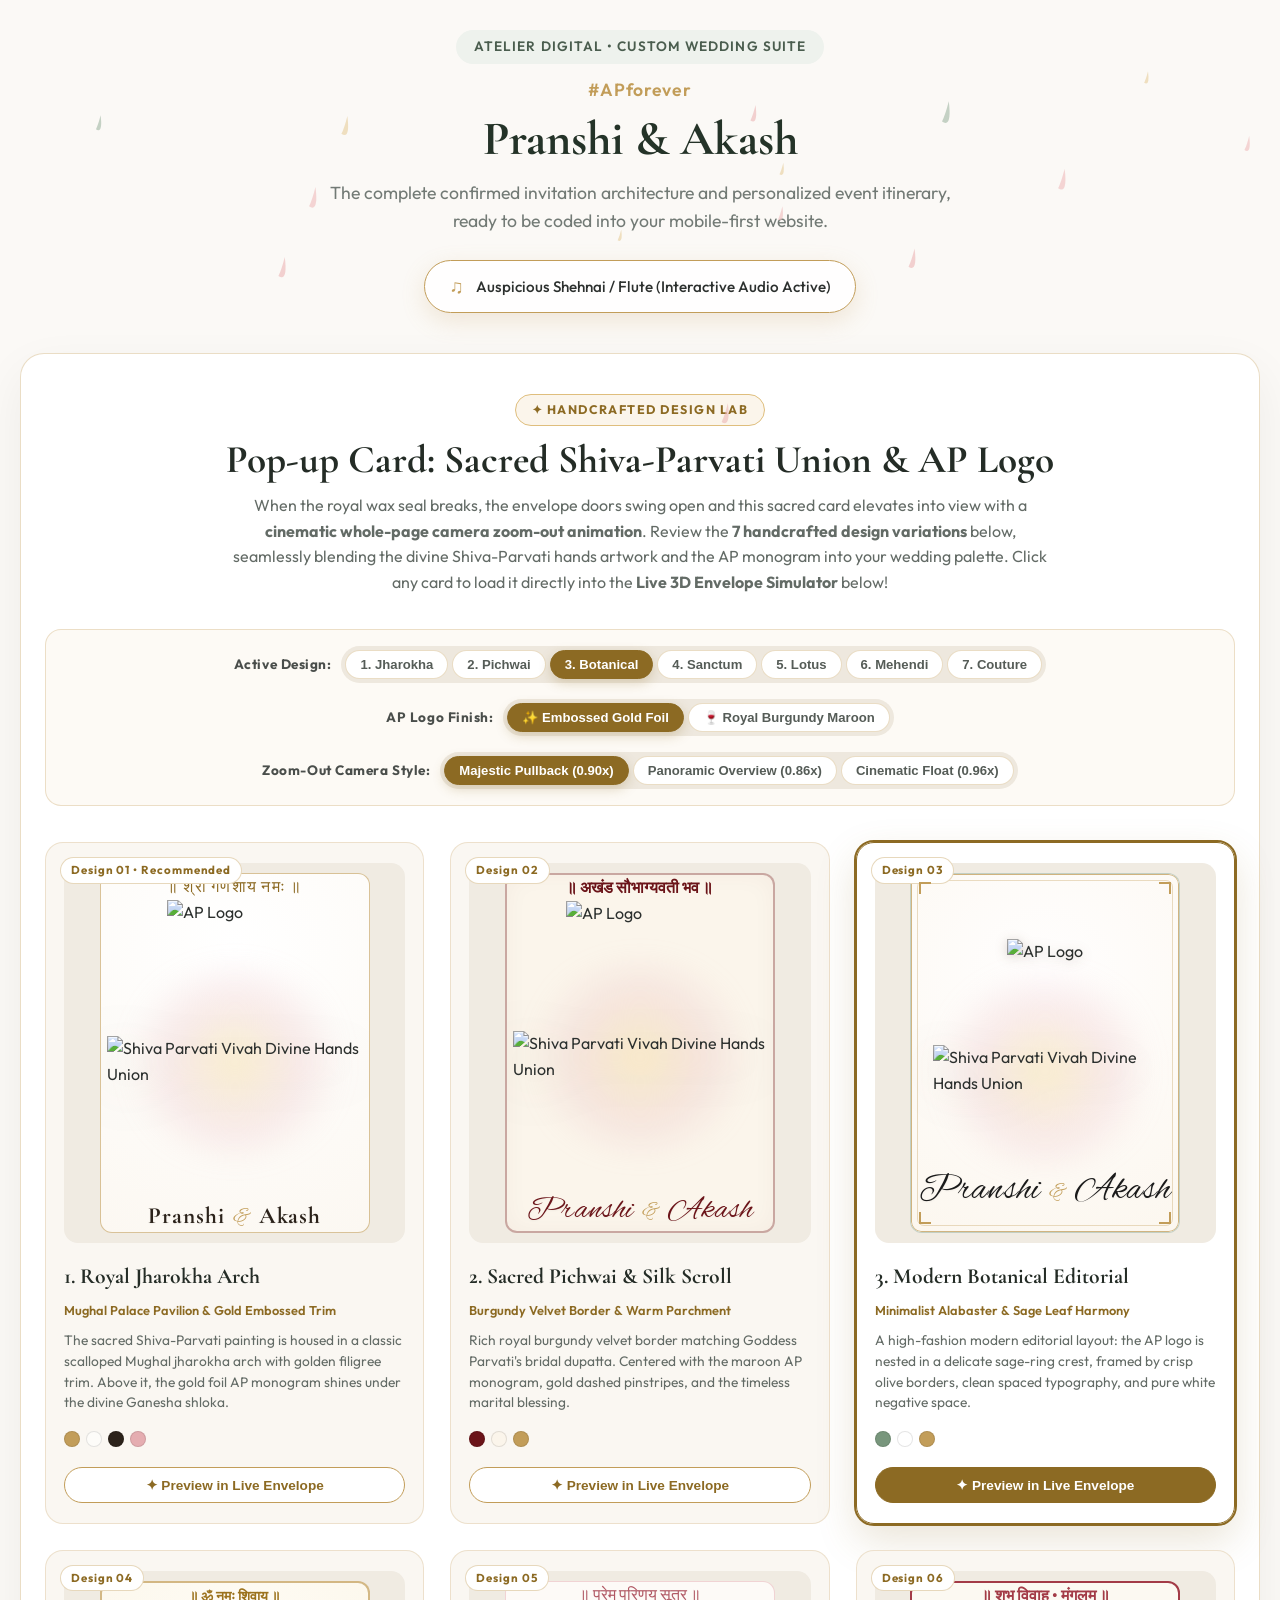
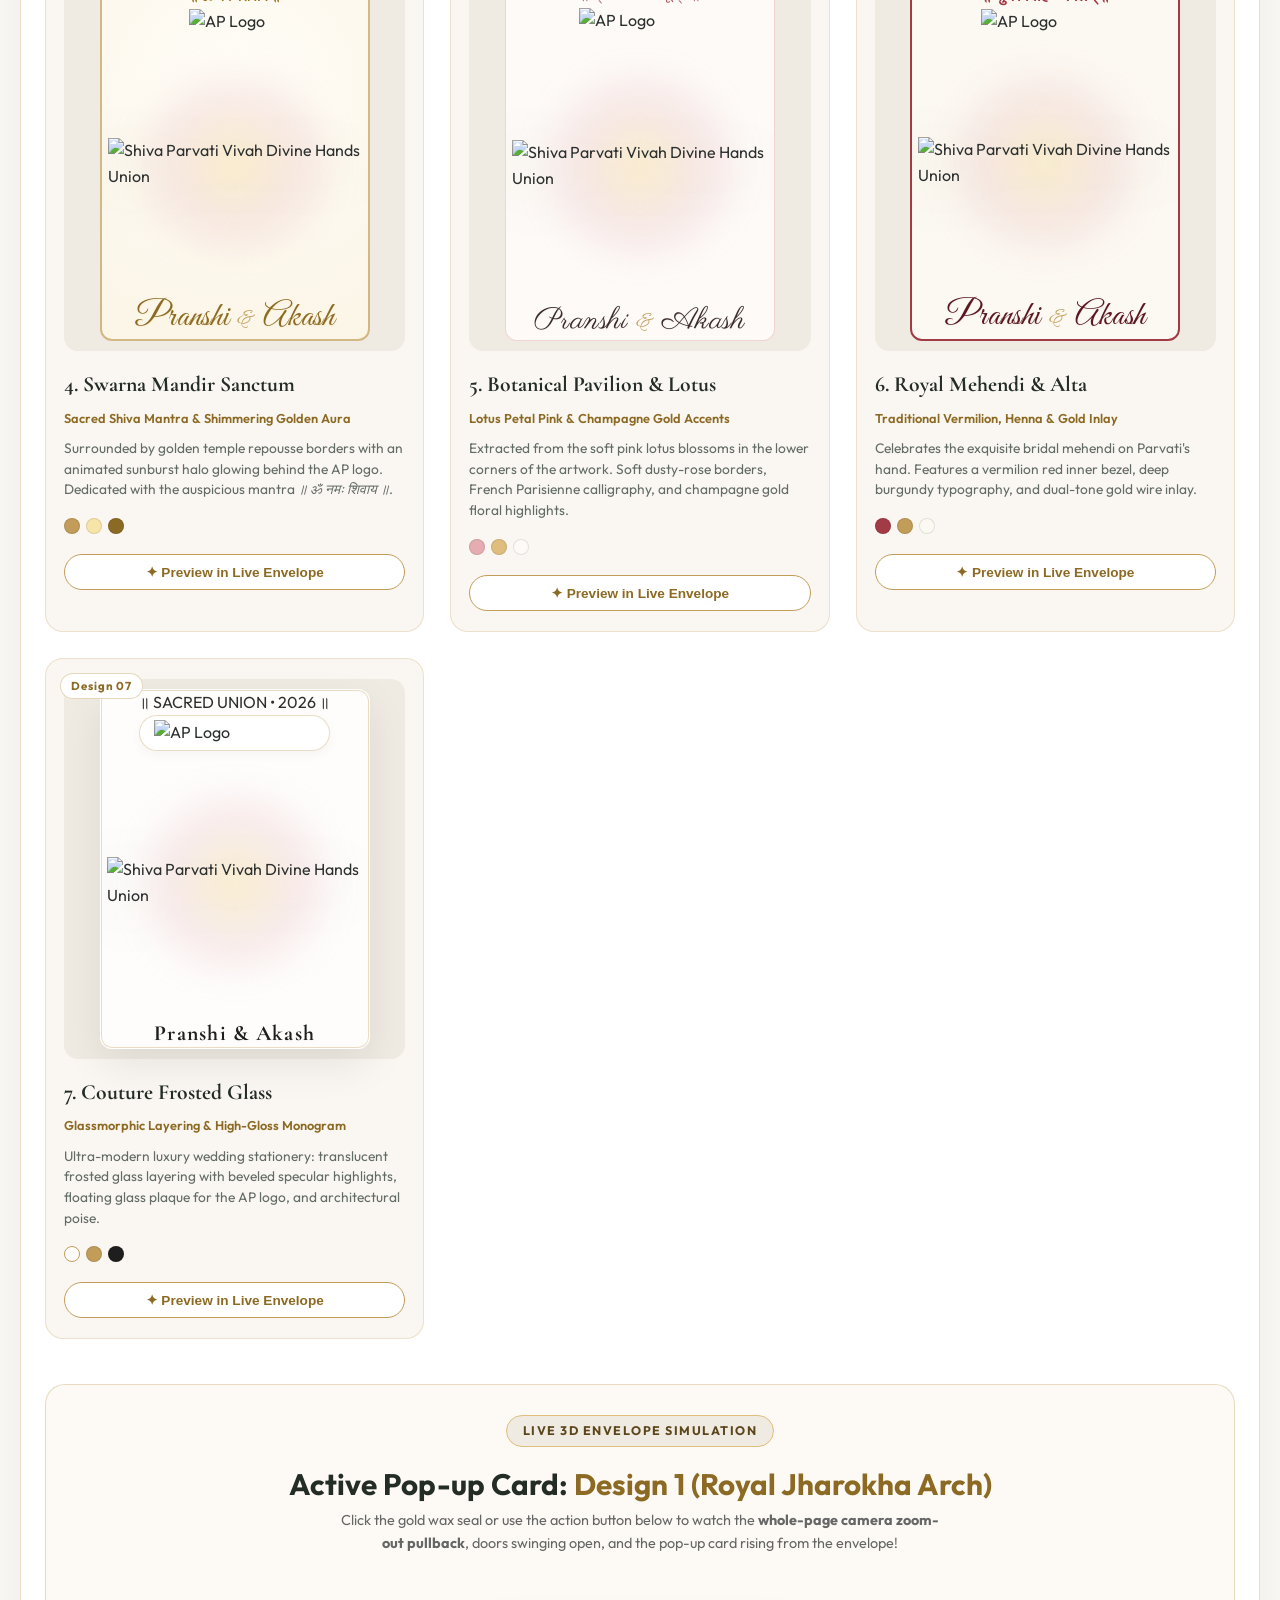
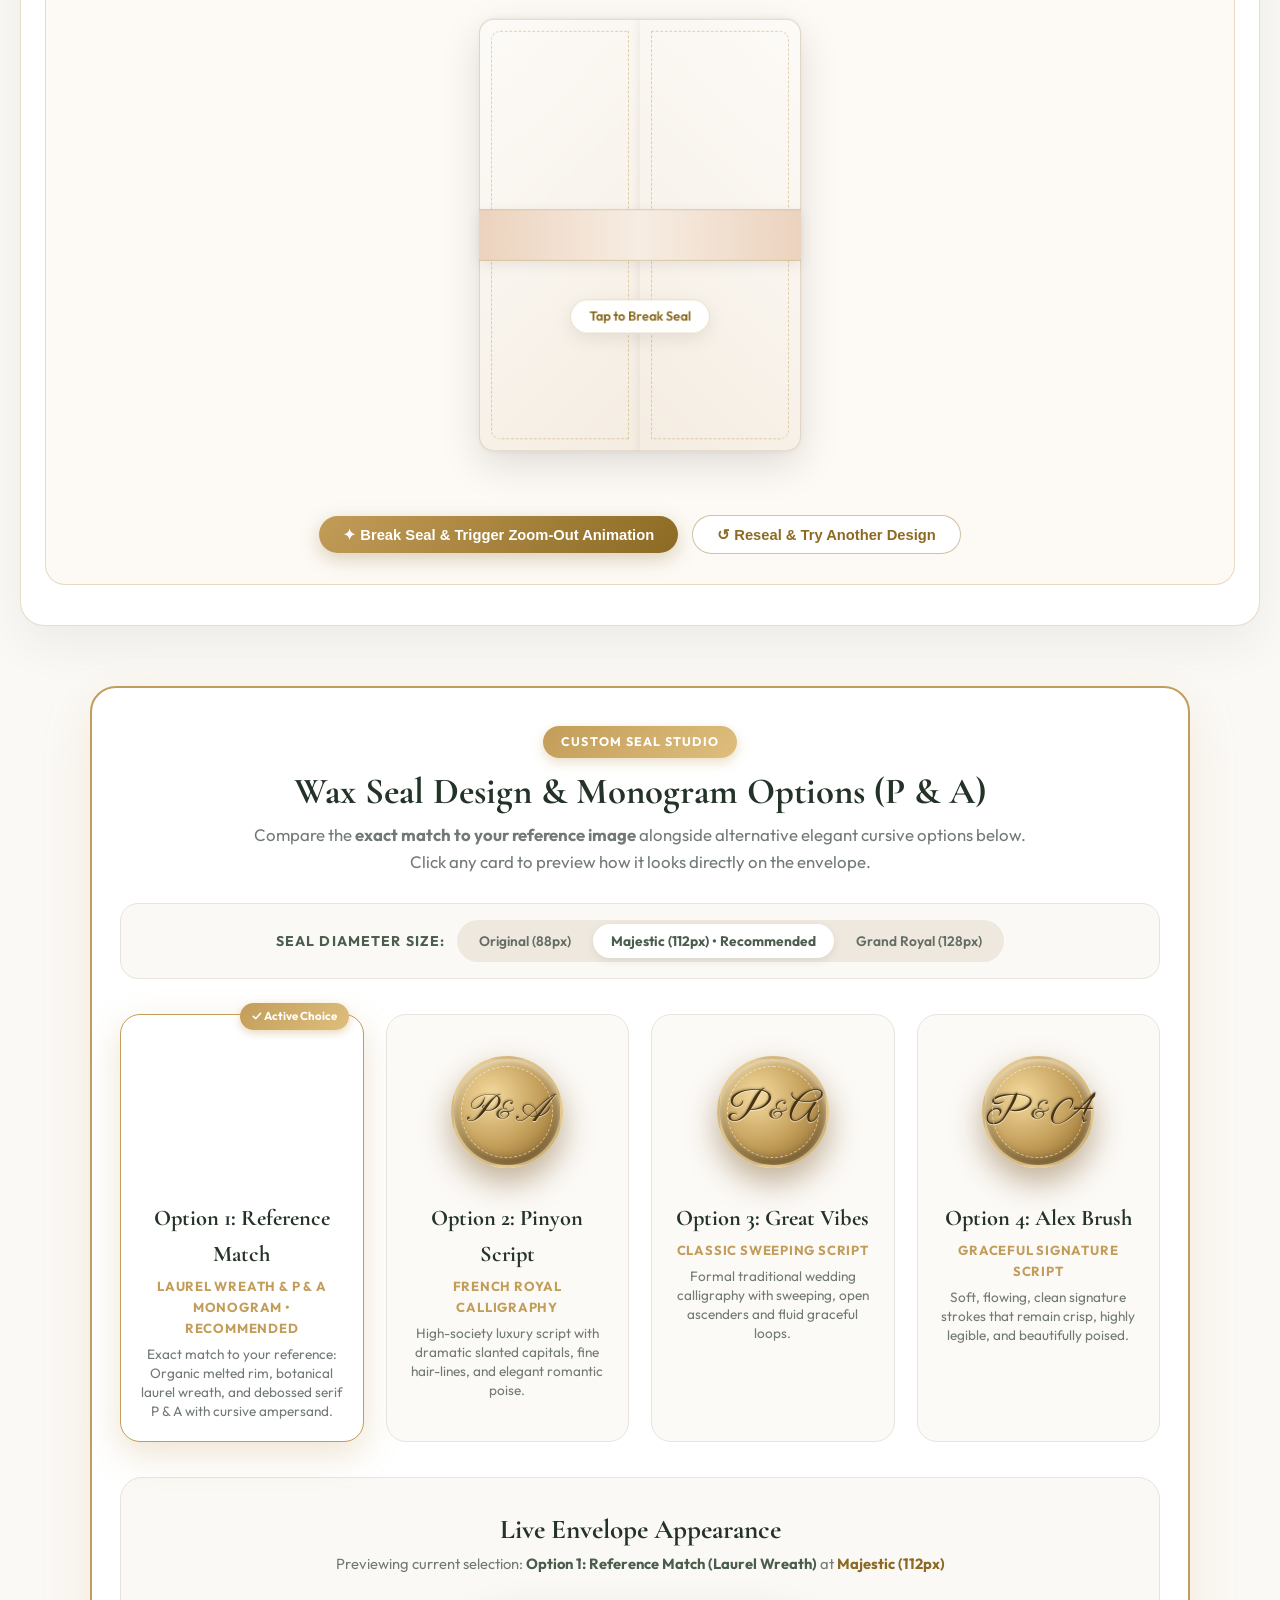
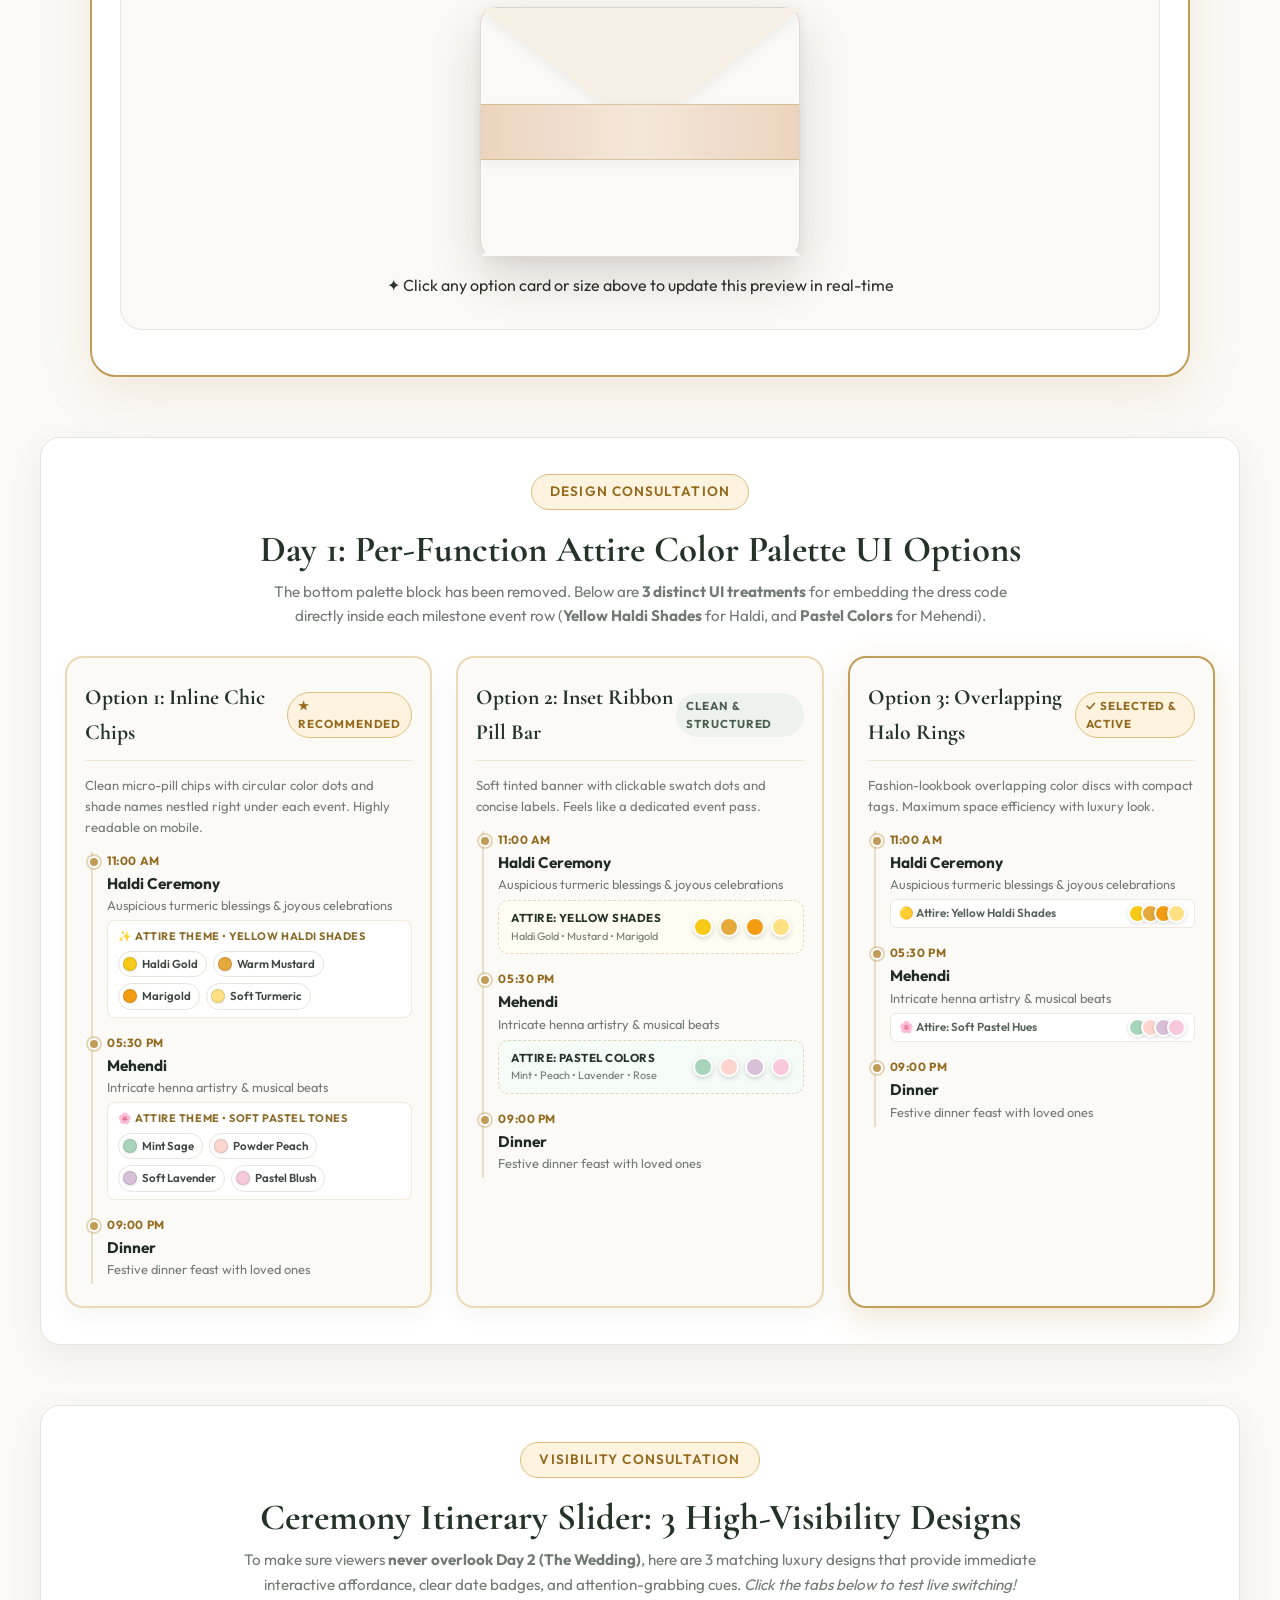
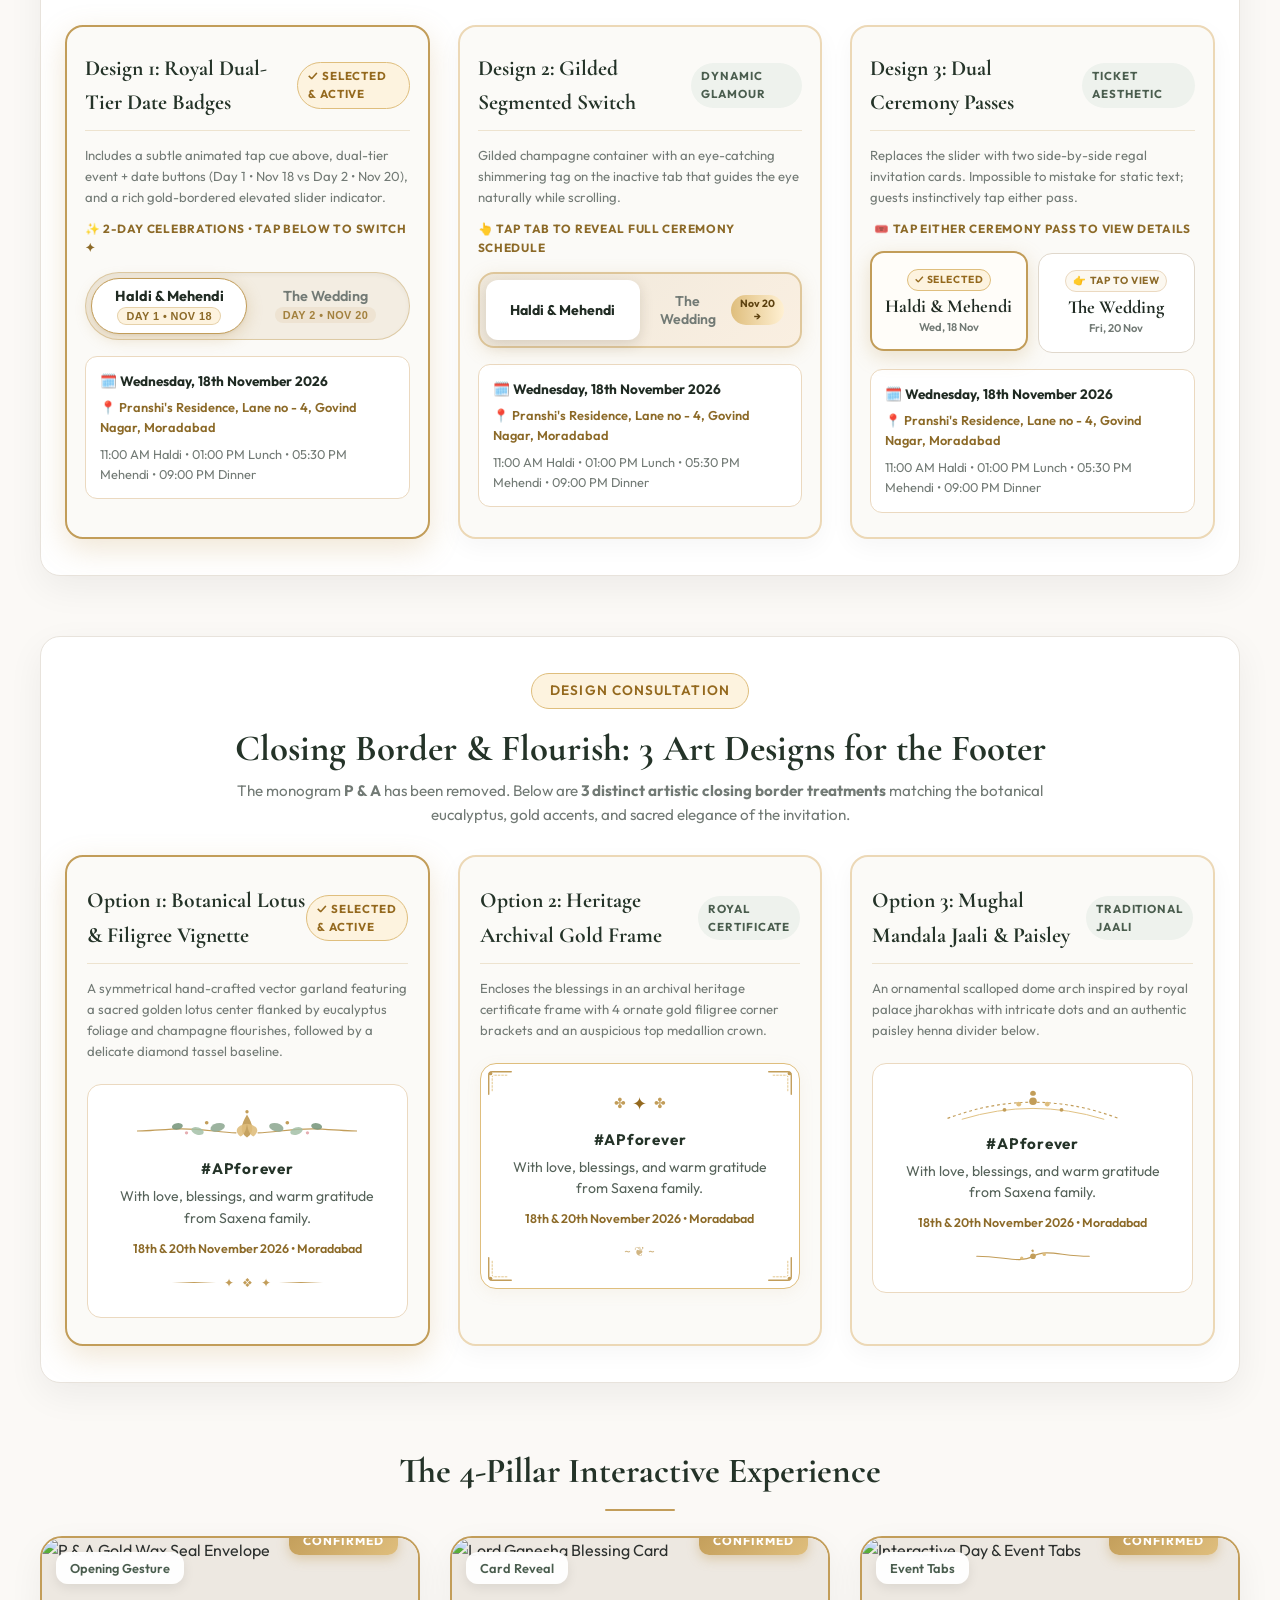
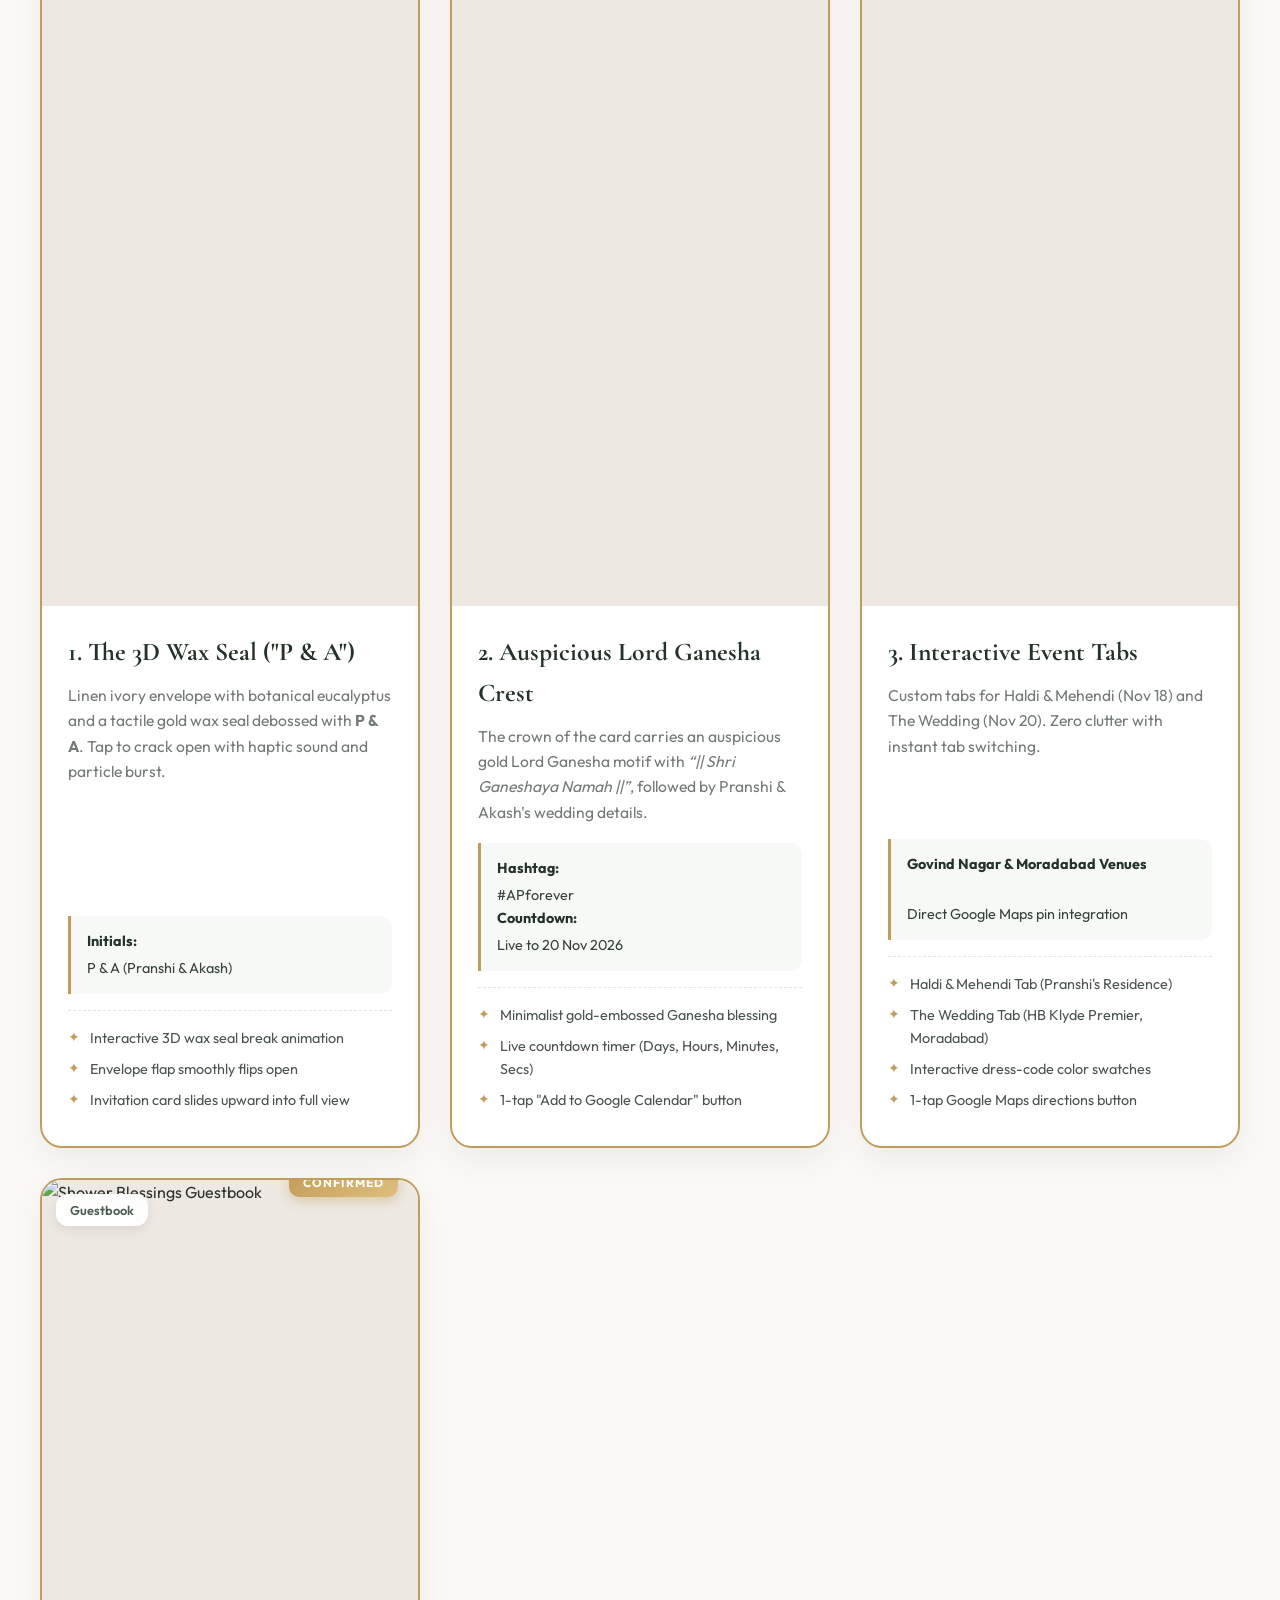
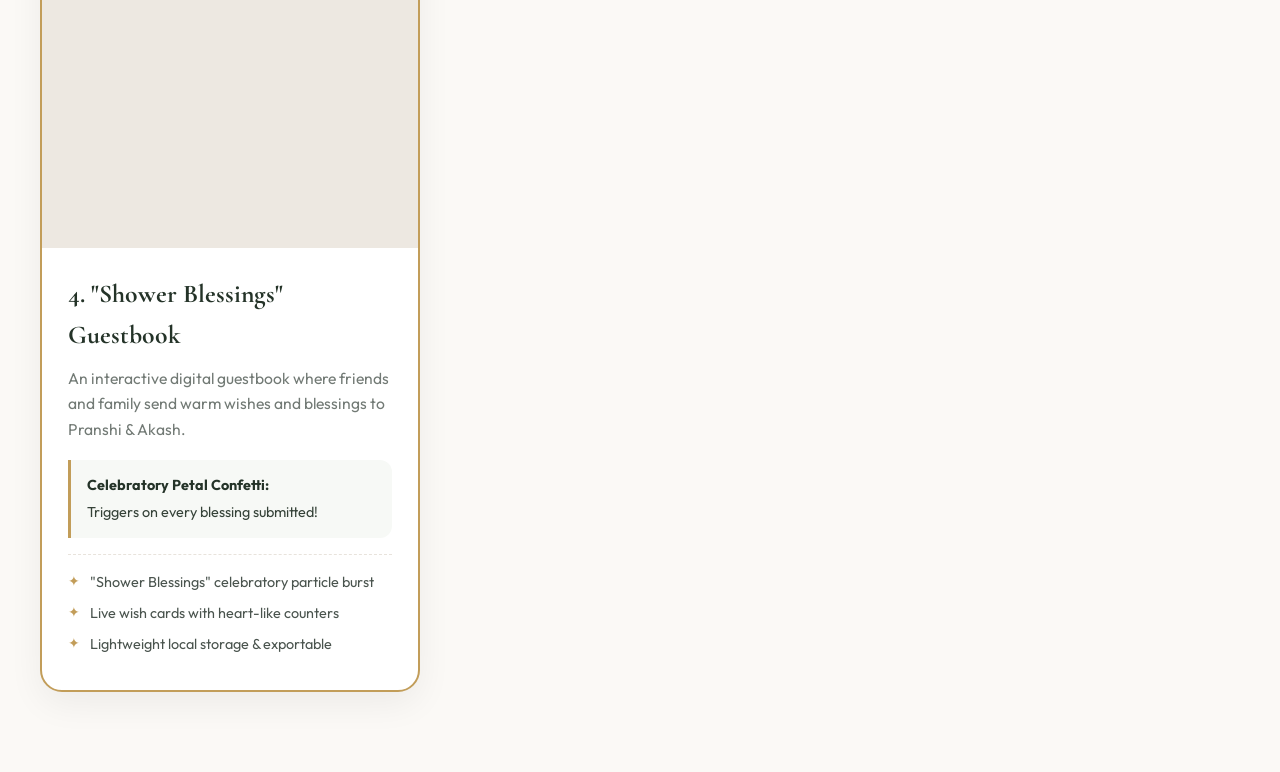
==== commit 8f9cfa83: "feat: add schedule script, styling, and update wedding details and venue addresses in HTML templates" ====
--- a/preview.html
+++ b/preview.html
@@ -2354,9 +2354,9 @@
         <!-- Live Content Demonstration -->
         <div class="demo-output-card" id="d1-output">
           <div style="font-weight: 700; color: #202b23; margin-bottom: 4px;">🗓️ Wednesday, 18th November 2026</div>
-          <div style="font-size: 0.8rem; color: #8c6a28; font-weight: 600;">📍 Pranshi's Residence, Govind Nagar</div>
+          <div style="font-size: 0.8rem; color: #8c6a28; font-weight: 600;">📍 Pranshi's Residence, Lane no - 4, Govind Nagar, Moradabad</div>
           <p style="font-size: 0.8rem; color: #727a75; margin-top: 6px;">
-            11:00 AM Haldi • 05:30 PM Mehendi • 09:00 PM Dinner
+            11:00 AM Haldi • 01:00 PM Lunch • 05:30 PM Mehendi • 09:00 PM Dinner
           </p>
         </div>
       </div>
@@ -2392,9 +2392,9 @@
         <!-- Live Content Demonstration -->
         <div class="demo-output-card" id="d2-output">
           <div style="font-weight: 700; color: #202b23; margin-bottom: 4px;">🗓️ Wednesday, 18th November 2026</div>
-          <div style="font-size: 0.8rem; color: #8c6a28; font-weight: 600;">📍 Pranshi's Residence, Govind Nagar</div>
+          <div style="font-size: 0.8rem; color: #8c6a28; font-weight: 600;">📍 Pranshi's Residence, Lane no - 4, Govind Nagar, Moradabad</div>
           <p style="font-size: 0.8rem; color: #727a75; margin-top: 6px;">
-            11:00 AM Haldi • 05:30 PM Mehendi • 09:00 PM Dinner
+            11:00 AM Haldi • 01:00 PM Lunch • 05:30 PM Mehendi • 09:00 PM Dinner
           </p>
         </div>
       </div>
@@ -2433,9 +2433,9 @@
         <!-- Live Content Demonstration -->
         <div class="demo-output-card" id="d3-output">
           <div style="font-weight: 700; color: #202b23; margin-bottom: 4px;">🗓️ Wednesday, 18th November 2026</div>
-          <div style="font-size: 0.8rem; color: #8c6a28; font-weight: 600;">📍 Pranshi's Residence, Govind Nagar</div>
+          <div style="font-size: 0.8rem; color: #8c6a28; font-weight: 600;">📍 Pranshi's Residence, Lane no - 4, Govind Nagar, Moradabad</div>
           <p style="font-size: 0.8rem; color: #727a75; margin-top: 6px;">
-            11:00 AM Haldi • 05:30 PM Mehendi • 09:00 PM Dinner
+            11:00 AM Haldi • 01:00 PM Lunch • 05:30 PM Mehendi • 09:00 PM Dinner
           </p>
         </div>
       </div>
@@ -2502,7 +2502,7 @@
           <p style="font-weight: 700; color: #243328; margin-bottom: 5px; font-size: 0.95rem; letter-spacing: 0.05em;">
             #APforever</p>
           <p style="font-size: 0.88rem; color: #556259; line-height: 1.5;">With love, blessings, and warm gratitude from
-            both families.</p>
+            Saxena family.</p>
           <p style="font-size: 0.78rem; margin-top: 10px; color: #8c6a28; font-weight: 600;">18th &amp; 20th November
             2026 • Moradabad</p>
 
@@ -2565,7 +2565,7 @@
           <p style="font-weight: 700; color: #243328; margin-bottom: 5px; font-size: 0.95rem; letter-spacing: 0.05em;">
             #APforever</p>
           <p style="font-size: 0.88rem; color: #556259; line-height: 1.5;">With love, blessings, and warm gratitude from
-            both families.</p>
+            Saxena family.</p>
           <p style="font-size: 0.78rem; margin-top: 10px; color: #8c6a28; font-weight: 600;">18th &amp; 20th November
             2026 • Moradabad</p>
 
@@ -2605,7 +2605,7 @@
           <p style="font-weight: 700; color: #243328; margin-bottom: 5px; font-size: 0.95rem; letter-spacing: 0.05em;">
             #APforever</p>
           <p style="font-size: 0.88rem; color: #556259; line-height: 1.5;">With love, blessings, and warm gratitude from
-            both families.</p>
+            Saxena family.</p>
           <p style="font-size: 0.78rem; margin-top: 10px; color: #8c6a28; font-weight: 600;">18th &amp; 20th November
             2026 • Moradabad</p>
 
@@ -2872,7 +2872,7 @@
       pills.setAttribute('data-active', tab);
       btns.forEach(b => b.classList.toggle('active', b.getAttribute('data-tab') === tab));
       if (tab === 'haldi') {
-        output.innerHTML = '<div style="font-weight: 700; color: #202b23; margin-bottom: 4px;">🗓️ Wednesday, 18th November 2026</div><div style="font-size: 0.8rem; color: #8c6a28; font-weight: 600;">📍 Pranshi\'s Residence, Govind Nagar</div><p style="font-size: 0.8rem; color: #727a75; margin-top: 6px;">11:00 AM Haldi • 05:30 PM Mehendi • 09:00 PM Dinner</p>';
+        output.innerHTML = '<div style="font-weight: 700; color: #202b23; margin-bottom: 4px;">🗓️ Wednesday, 18th November 2026</div><div style="font-size: 0.8rem; color: #8c6a28; font-weight: 600;">📍 Pranshi\'s Residence, Lane no - 4, Govind Nagar, Moradabad</div><p style="font-size: 0.8rem; color: #727a75; margin-top: 6px;">11:00 AM Haldi • 01:00 PM Lunch • 05:30 PM Mehendi • 09:00 PM Dinner</p>';
       } else {
         output.innerHTML = '<div style="font-weight: 700; color: #202b23; margin-bottom: 4px;">🗓️ Friday, 20th November 2026</div><div style="font-size: 0.8rem; color: #8c6a28; font-weight: 600;">📍 HB Klyde Premier, Near Aryabhatta International School, Zero Point, Rampur Road, Moradabad, Uttar Pradesh 244001</div><p style="font-size: 0.8rem; color: #727a75; margin-top: 6px;">08:00 PM Baraat • 08:30 PM Jaimala • 09:00 PM Dinner • ~06:00 AM Vidayi</p>';
       }
@@ -2889,7 +2889,7 @@
       if (tab === 'haldi') {
         bWed.innerHTML = '<span>The Wedding</span> <span class="d2-shimmer-tag">Nov 20 →</span>';
         bHaldi.innerHTML = '<span>Haldi & Mehendi</span>';
-        output.innerHTML = '<div style="font-weight: 700; color: #202b23; margin-bottom: 4px;">🗓️ Wednesday, 18th November 2026</div><div style="font-size: 0.8rem; color: #8c6a28; font-weight: 600;">📍 Pranshi\'s Residence, Govind Nagar</div><p style="font-size: 0.8rem; color: #727a75; margin-top: 6px;">11:00 AM Haldi • 05:30 PM Mehendi • 09:00 PM Dinner</p>';
+        output.innerHTML = '<div style="font-weight: 700; color: #202b23; margin-bottom: 4px;">🗓️ Wednesday, 18th November 2026</div><div style="font-size: 0.8rem; color: #8c6a28; font-weight: 600;">📍 Pranshi\'s Residence, Lane no - 4, Govind Nagar, Moradabad</div><p style="font-size: 0.8rem; color: #727a75; margin-top: 6px;">11:00 AM Haldi • 01:00 PM Lunch • 05:30 PM Mehendi • 09:00 PM Dinner</p>';
       } else {
         bHaldi.innerHTML = '<span>Haldi & Mehendi</span> <span class="d2-shimmer-tag">← Nov 18</span>';
         bWed.innerHTML = '<span>The Wedding</span>';
@@ -2908,7 +2908,7 @@
         cHaldi.querySelector('.d3-pass-badge').style = '';
         cWed.querySelector('.d3-pass-badge').textContent = '👉 Tap to View';
         cWed.querySelector('.d3-pass-badge').style = 'background:#fcf8f0; color:#8c6a28; border:1px solid #ebd9c0;';
-        output.innerHTML = '<div style="font-weight: 700; color: #202b23; margin-bottom: 4px;">🗓️ Wednesday, 18th November 2026</div><div style="font-size: 0.8rem; color: #8c6a28; font-weight: 600;">📍 Pranshi\'s Residence, Govind Nagar</div><p style="font-size: 0.8rem; color: #727a75; margin-top: 6px;">11:00 AM Haldi • 05:30 PM Mehendi • 09:00 PM Dinner</p>';
+        output.innerHTML = '<div style="font-weight: 700; color: #202b23; margin-bottom: 4px;">🗓️ Wednesday, 18th November 2026</div><div style="font-size: 0.8rem; color: #8c6a28; font-weight: 600;">📍 Pranshi\'s Residence, Lane no - 4, Govind Nagar, Moradabad</div><p style="font-size: 0.8rem; color: #727a75; margin-top: 6px;">11:00 AM Haldi • 01:00 PM Lunch • 05:30 PM Mehendi • 09:00 PM Dinner</p>';
       } else {
         cWed.querySelector('.d3-pass-badge').textContent = '✓ Selected';
         cWed.querySelector('.d3-pass-badge').style = '';
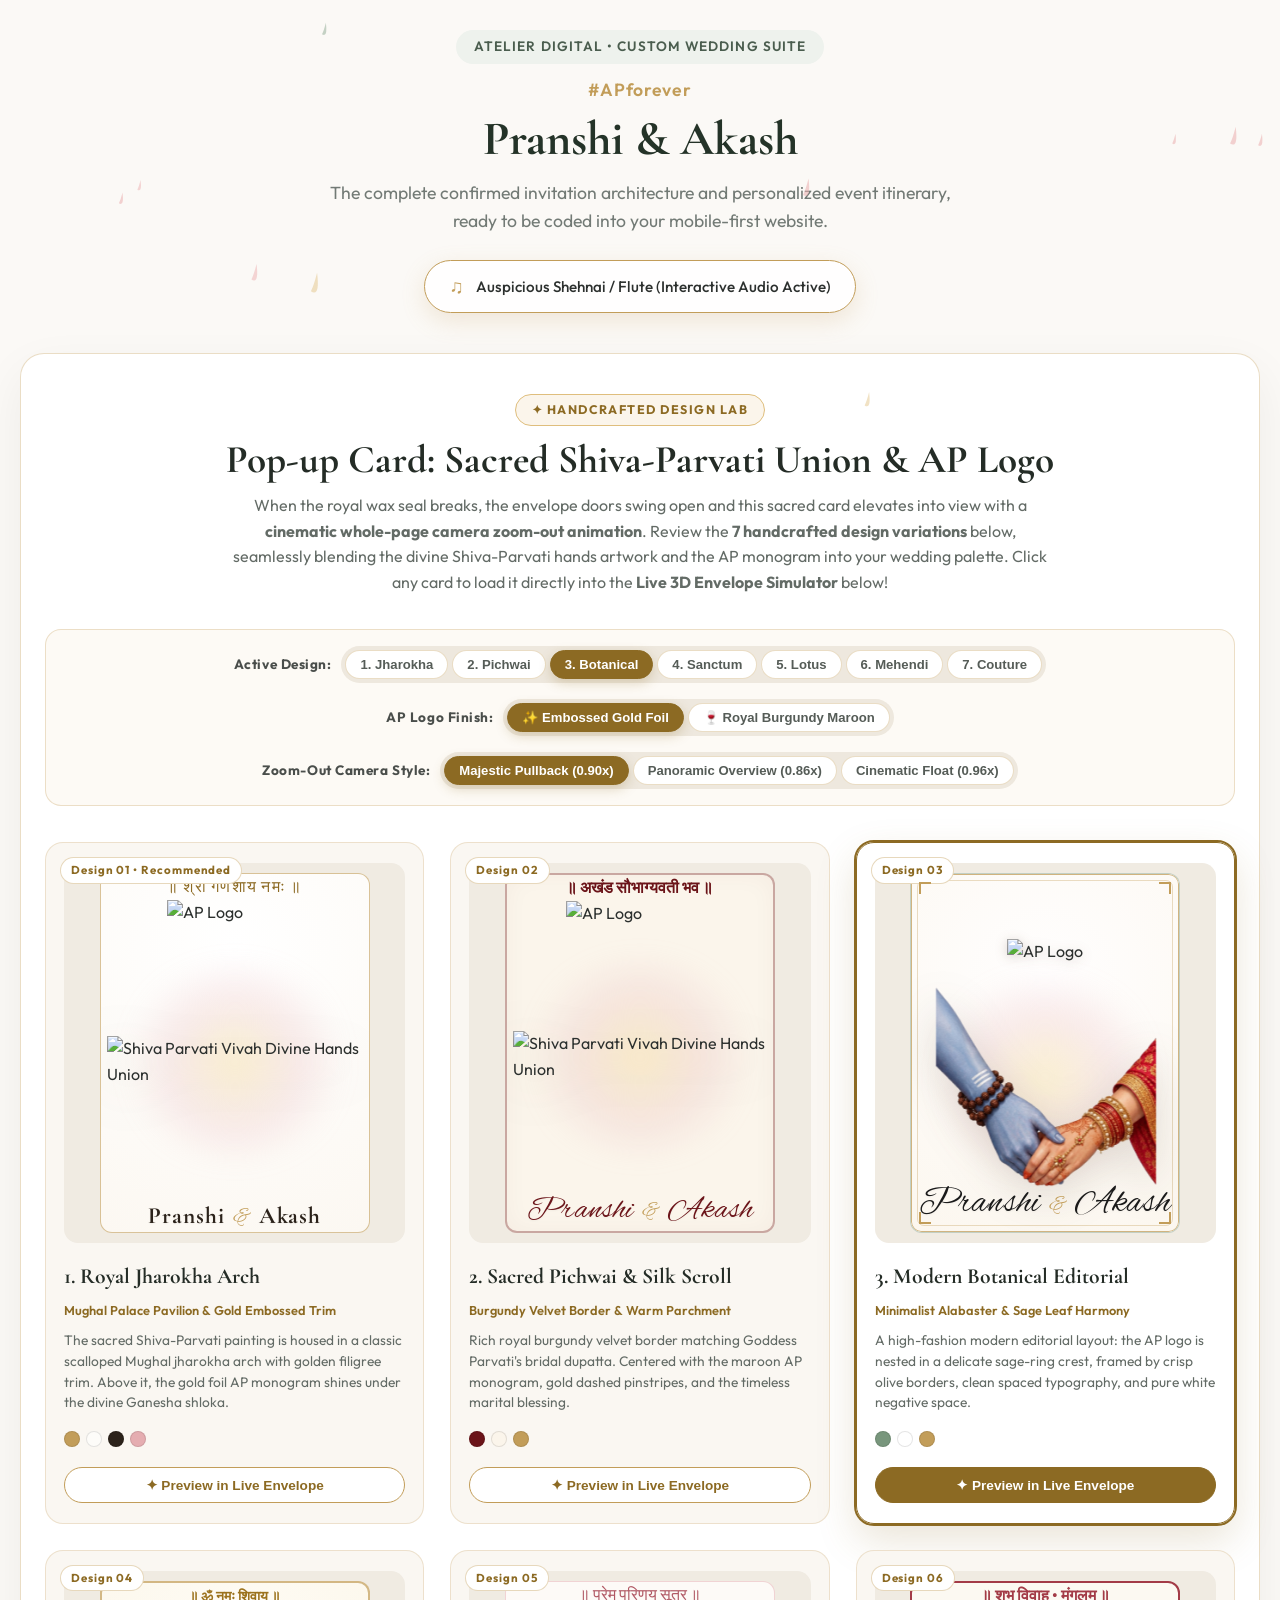
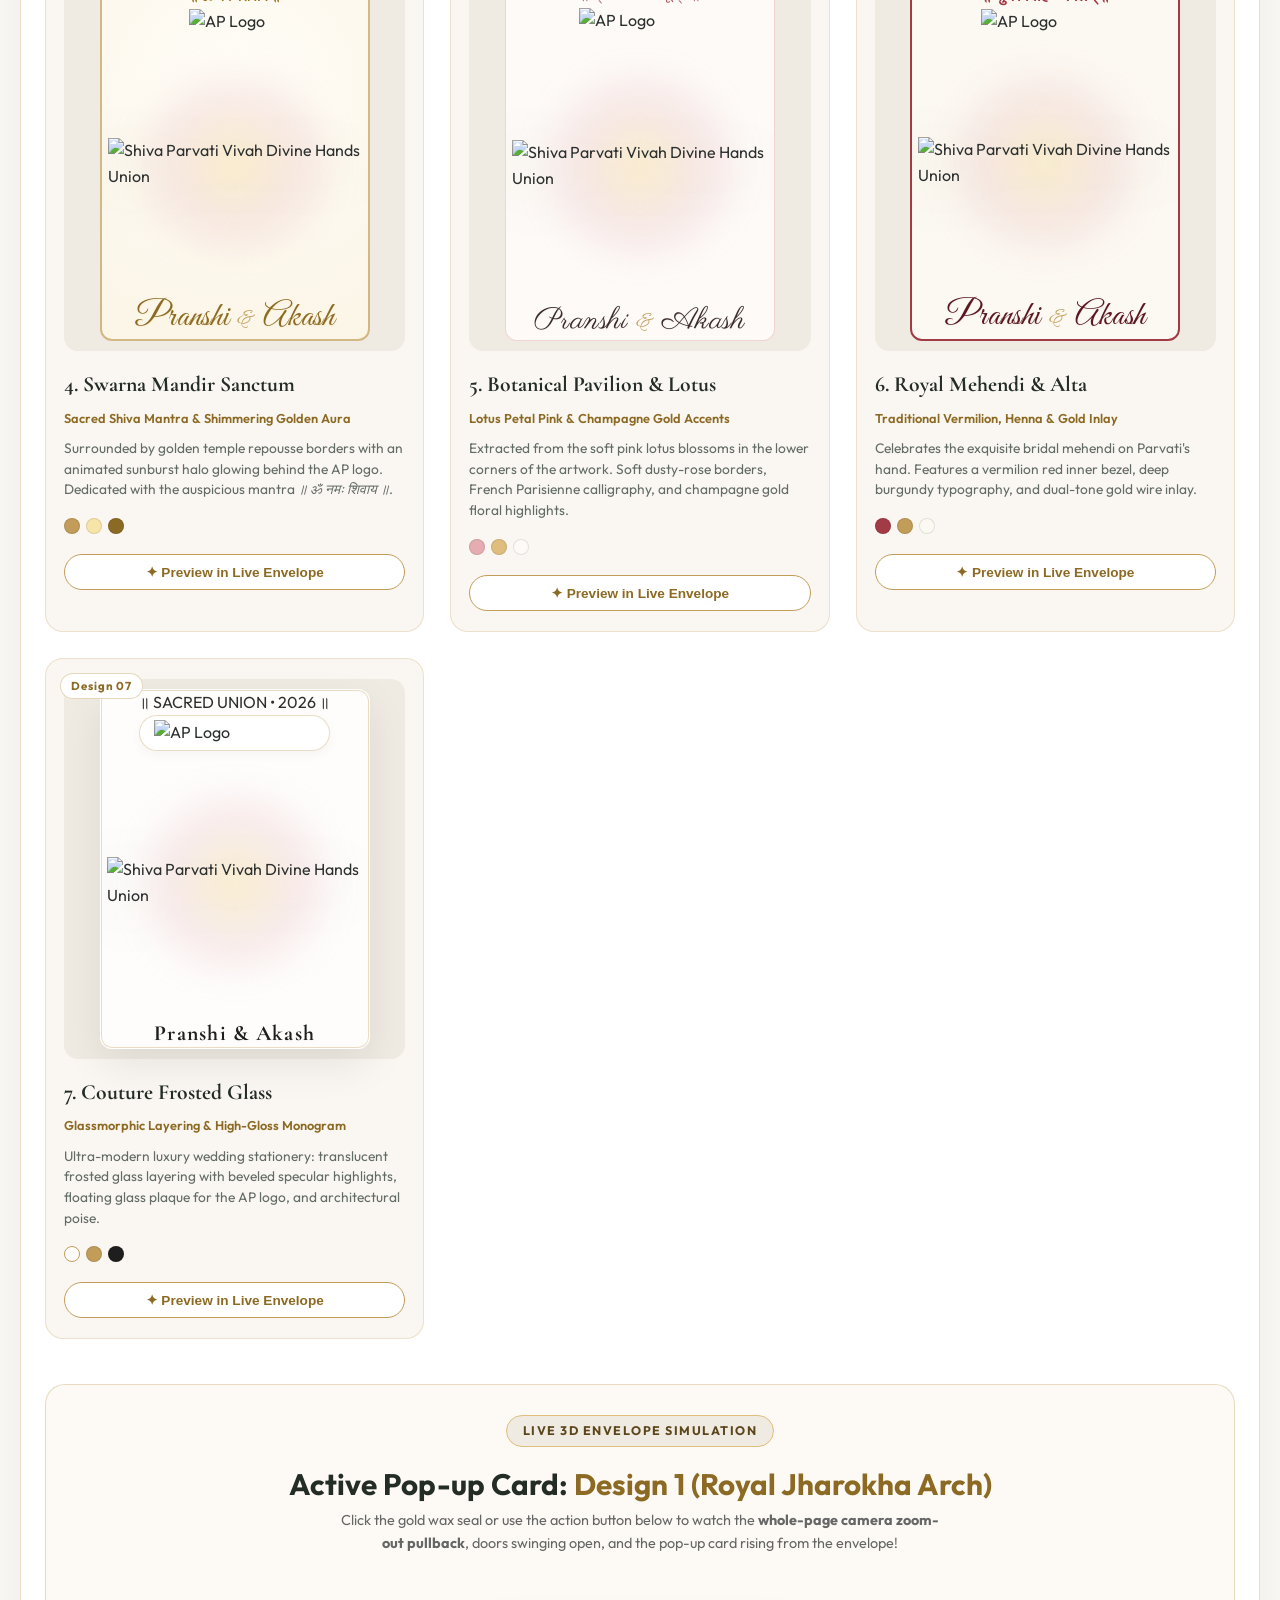
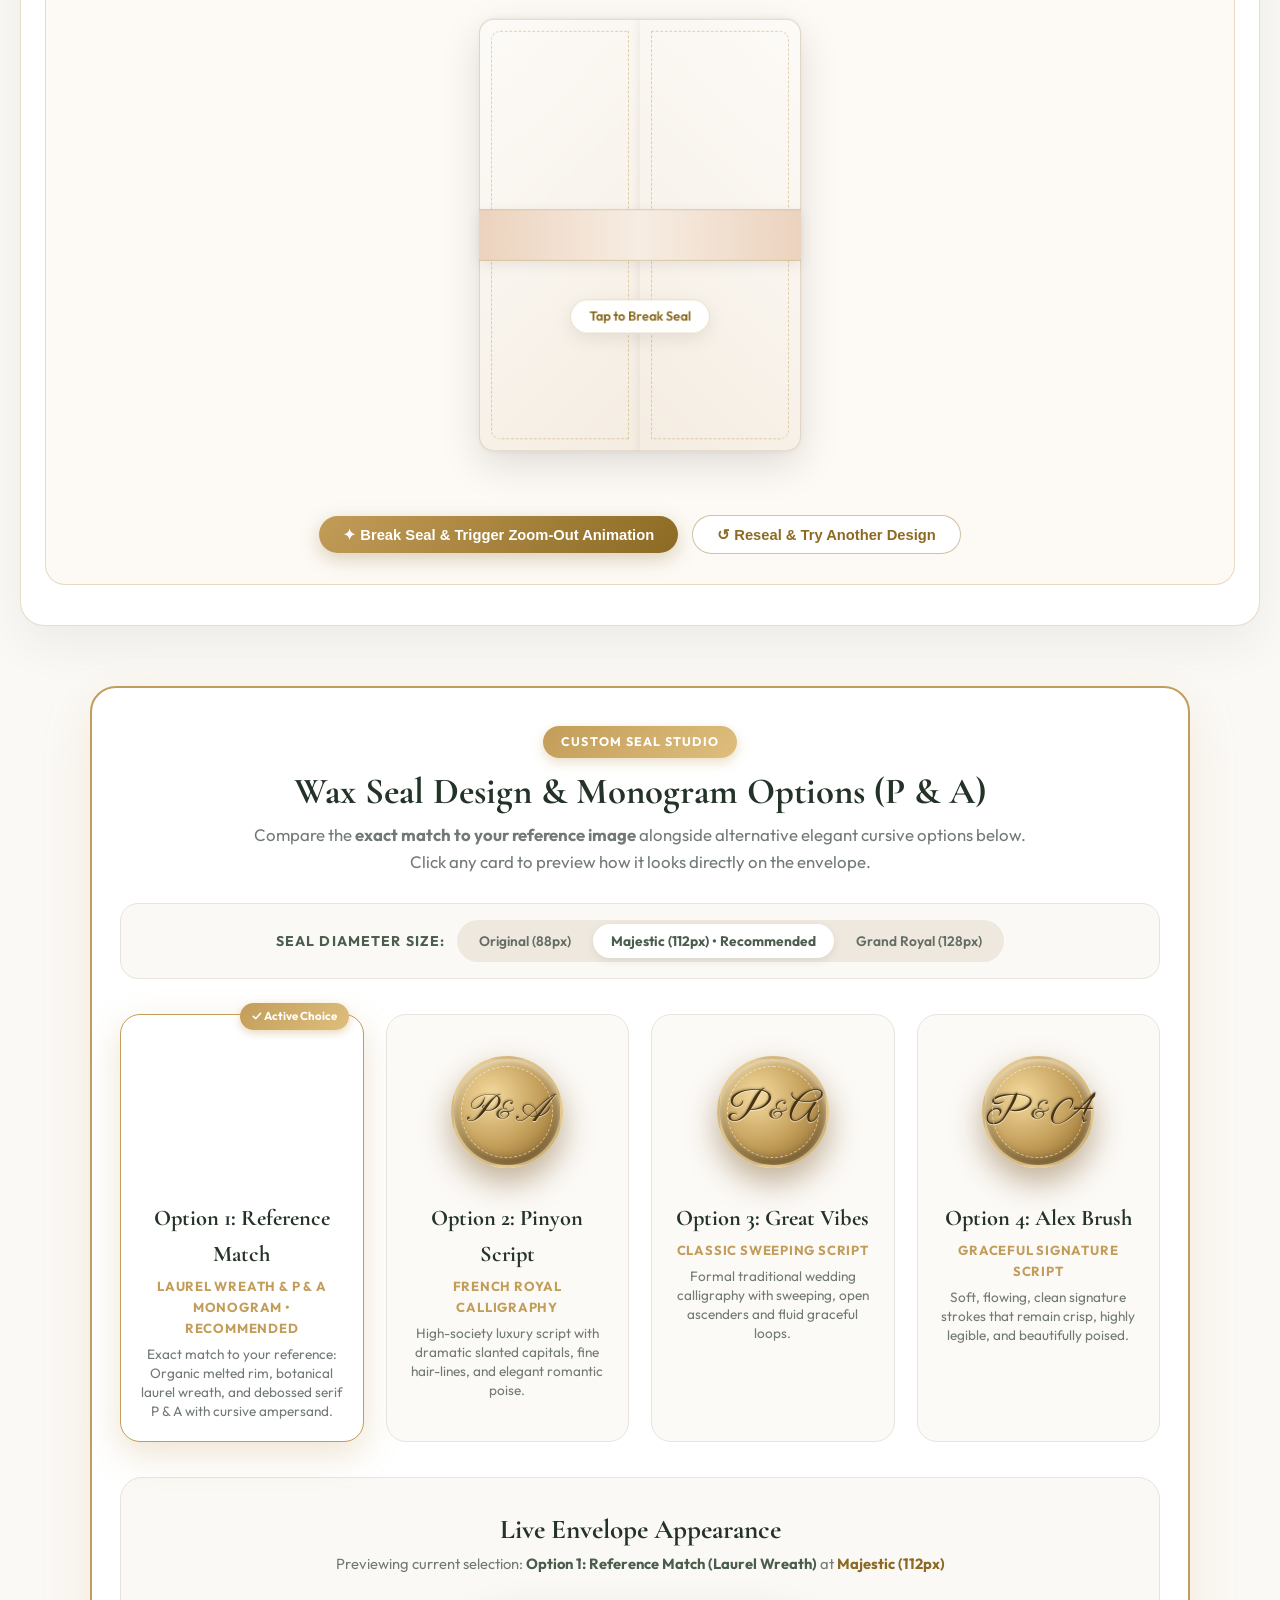
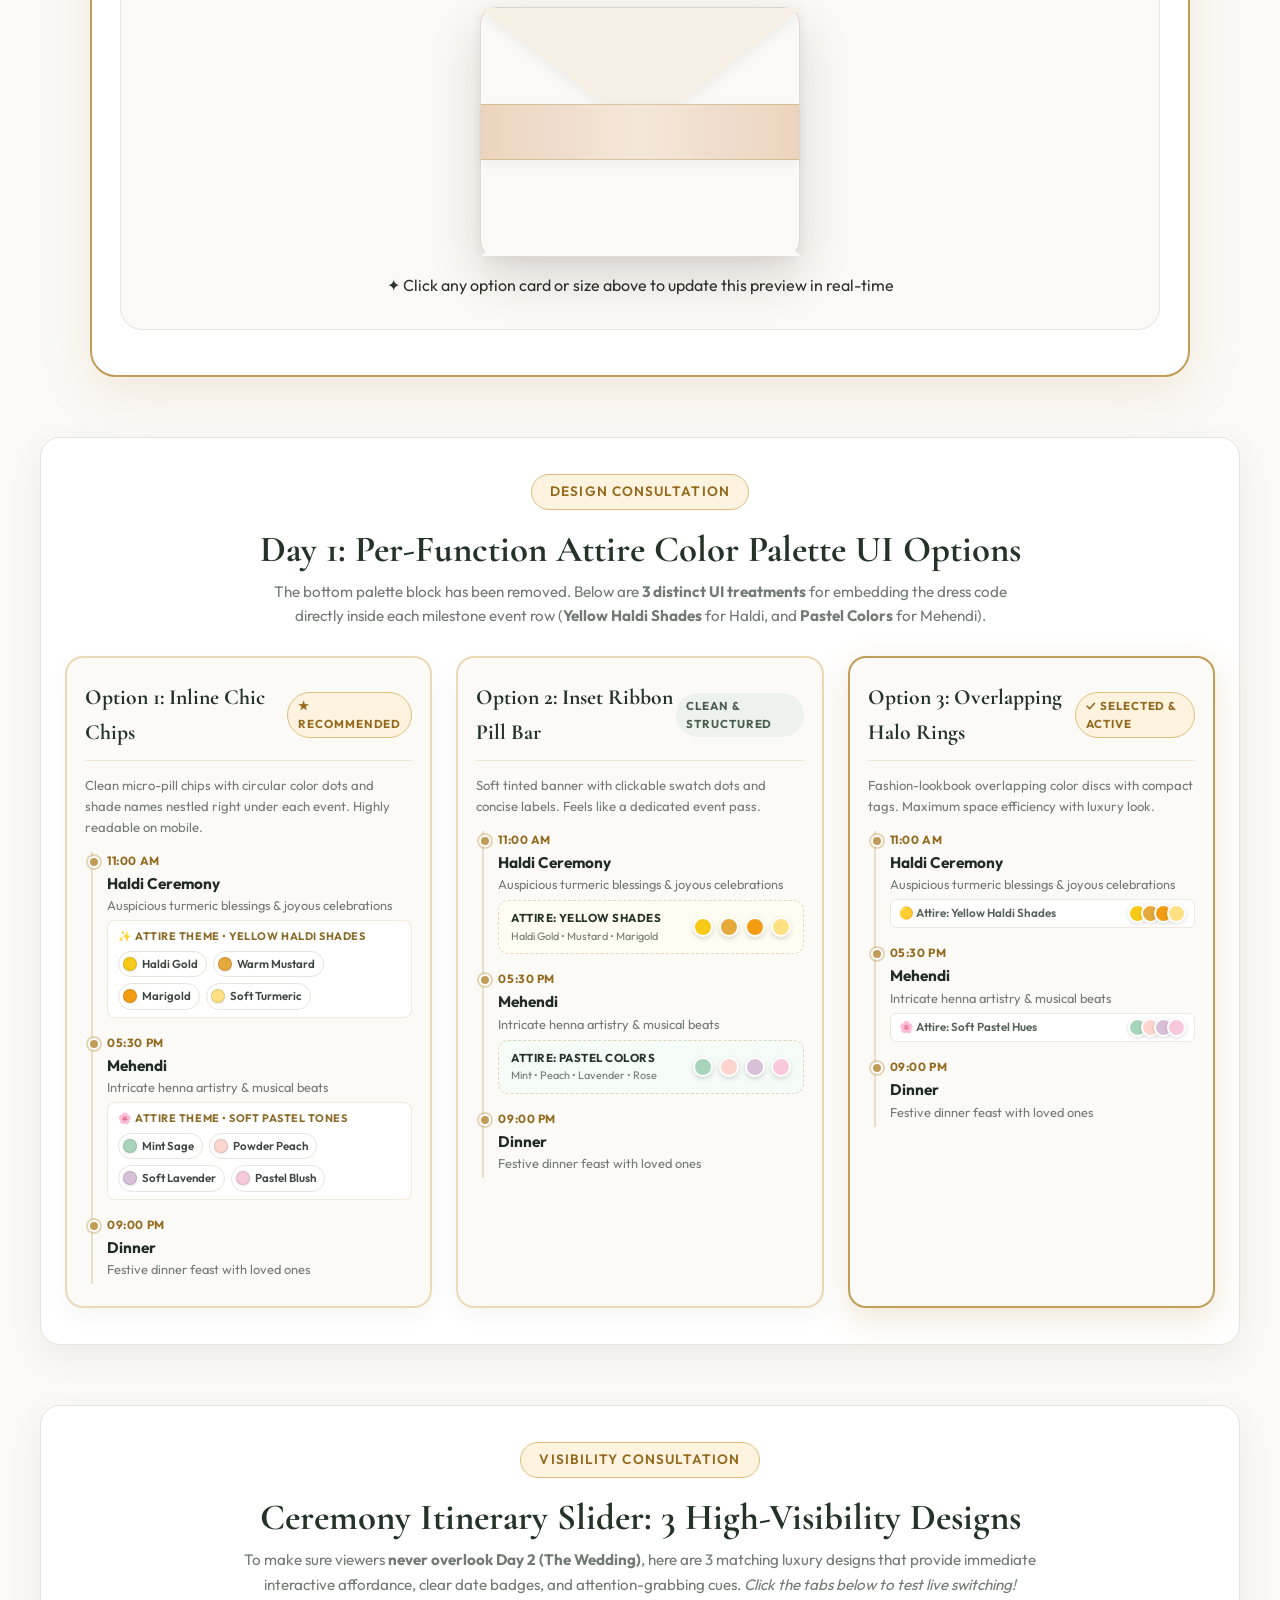
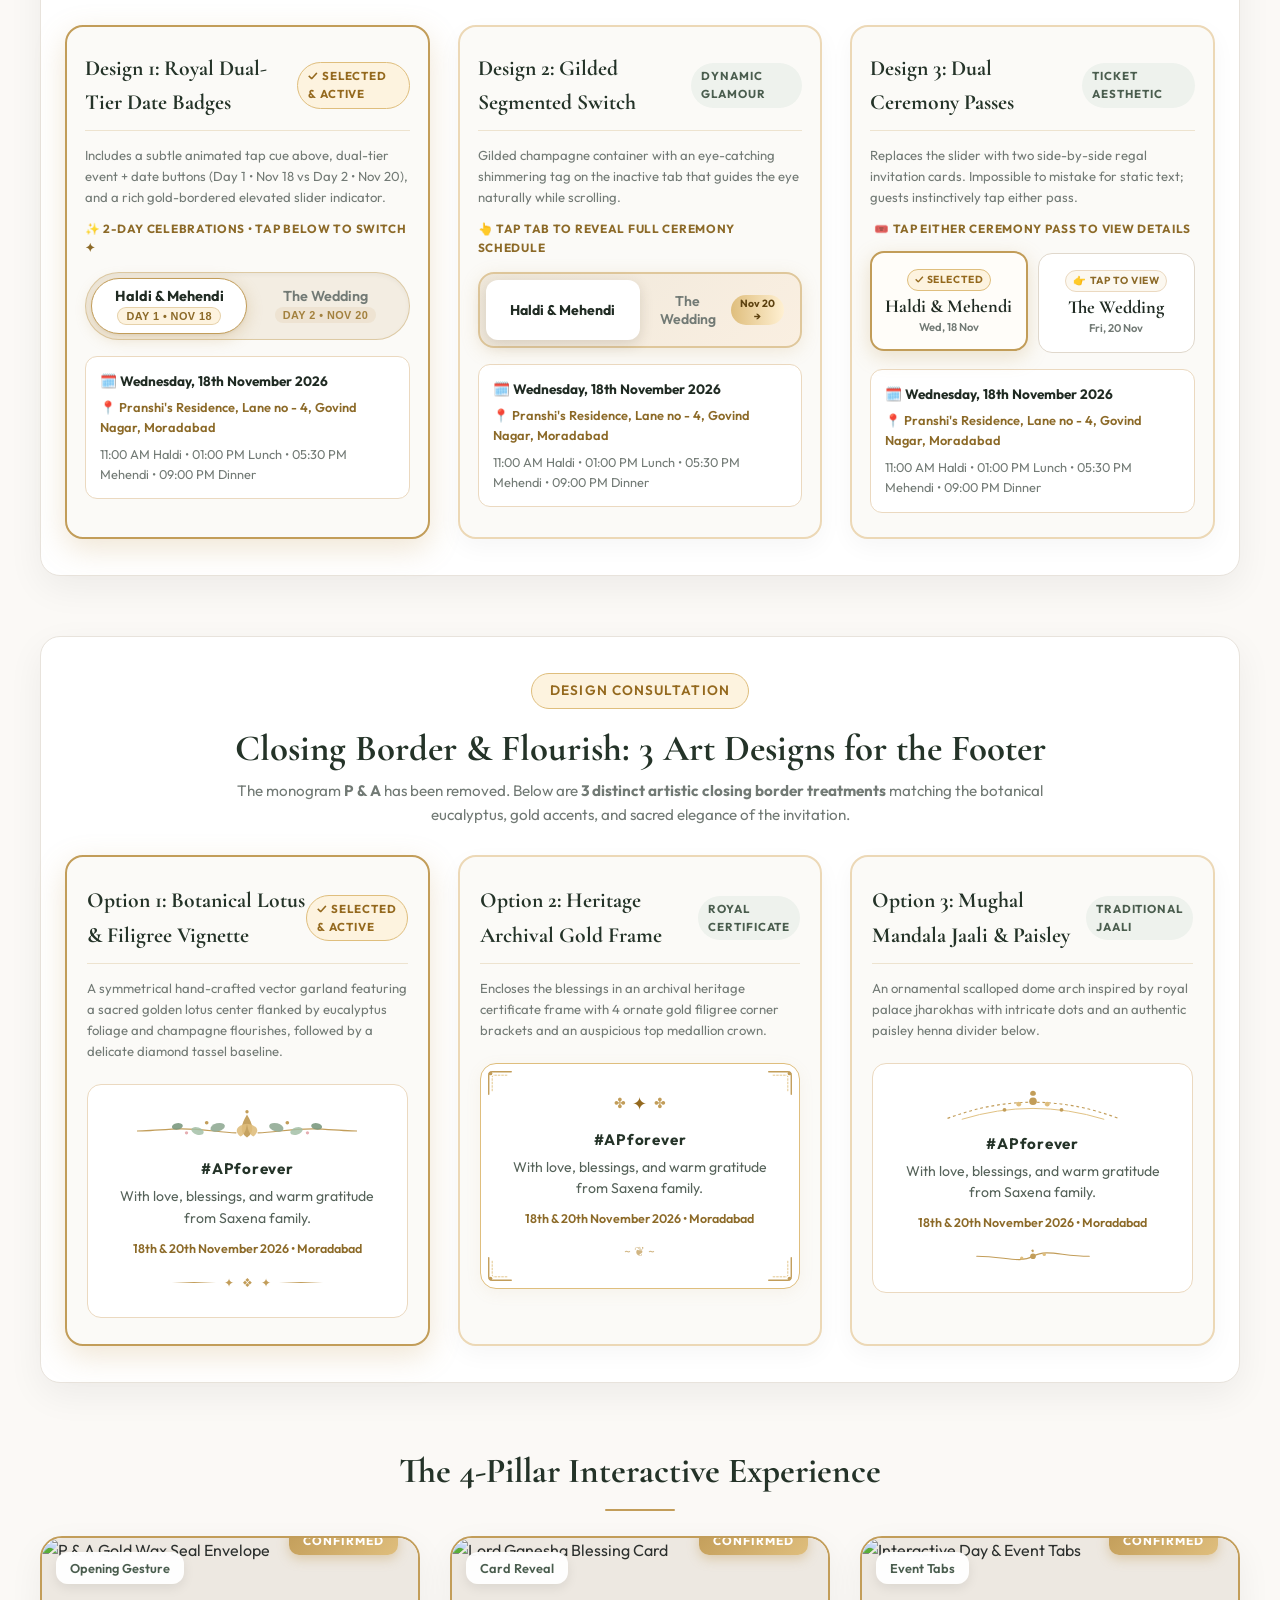
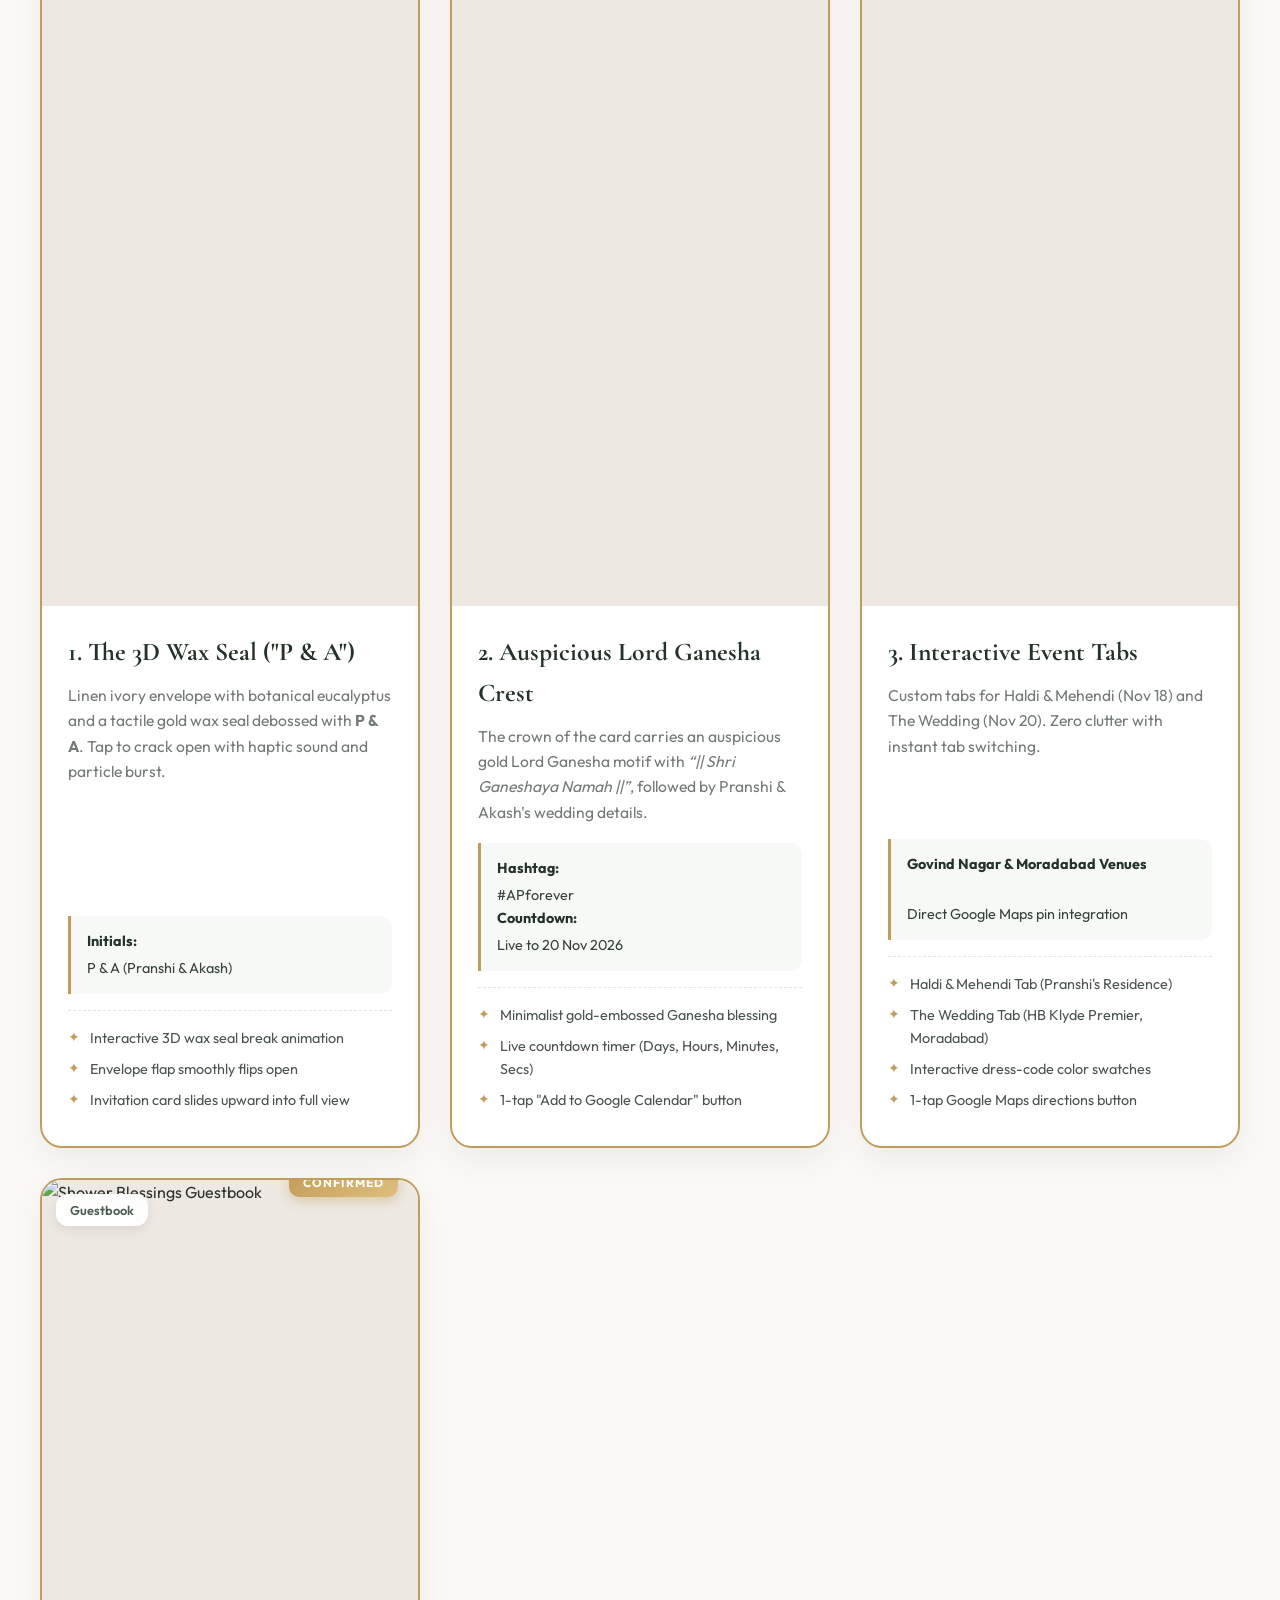
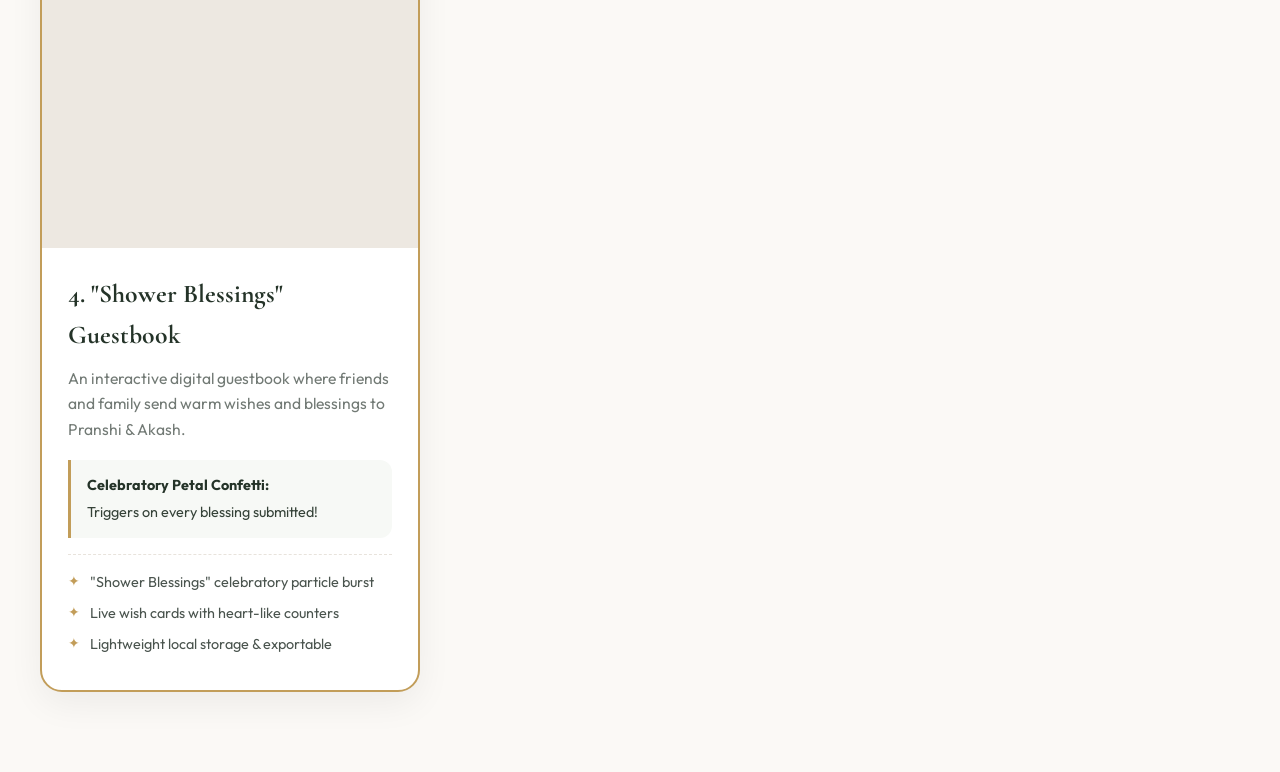
==== commit 5f867767: "docs: update documentation, add styling, schedule JS, and update index and preview files" ====
--- a/preview.html
+++ b/preview.html
@@ -1608,7 +1608,7 @@
                 <span>✦</span>
                 <span>#APforever</span>
                 <span>•</span>
-                <span>18 &amp; 20 Nov 2026</span>
+                <span>18 – 20 Nov 2026</span>
               </div>
             </div>
           </div>
@@ -2935,7 +2935,7 @@
         shloka: '॥ श्री गणेशाय नमः ॥',
         bride: 'Pranshi',
         groom: 'Akash',
-        badge: '✦ #APforever • 18 & 20 Nov 2026'
+        badge: '✦ #APforever • 18 – 20 Nov 2026'
       },
       2: {
         themeClass: 'theme-pichwai',
